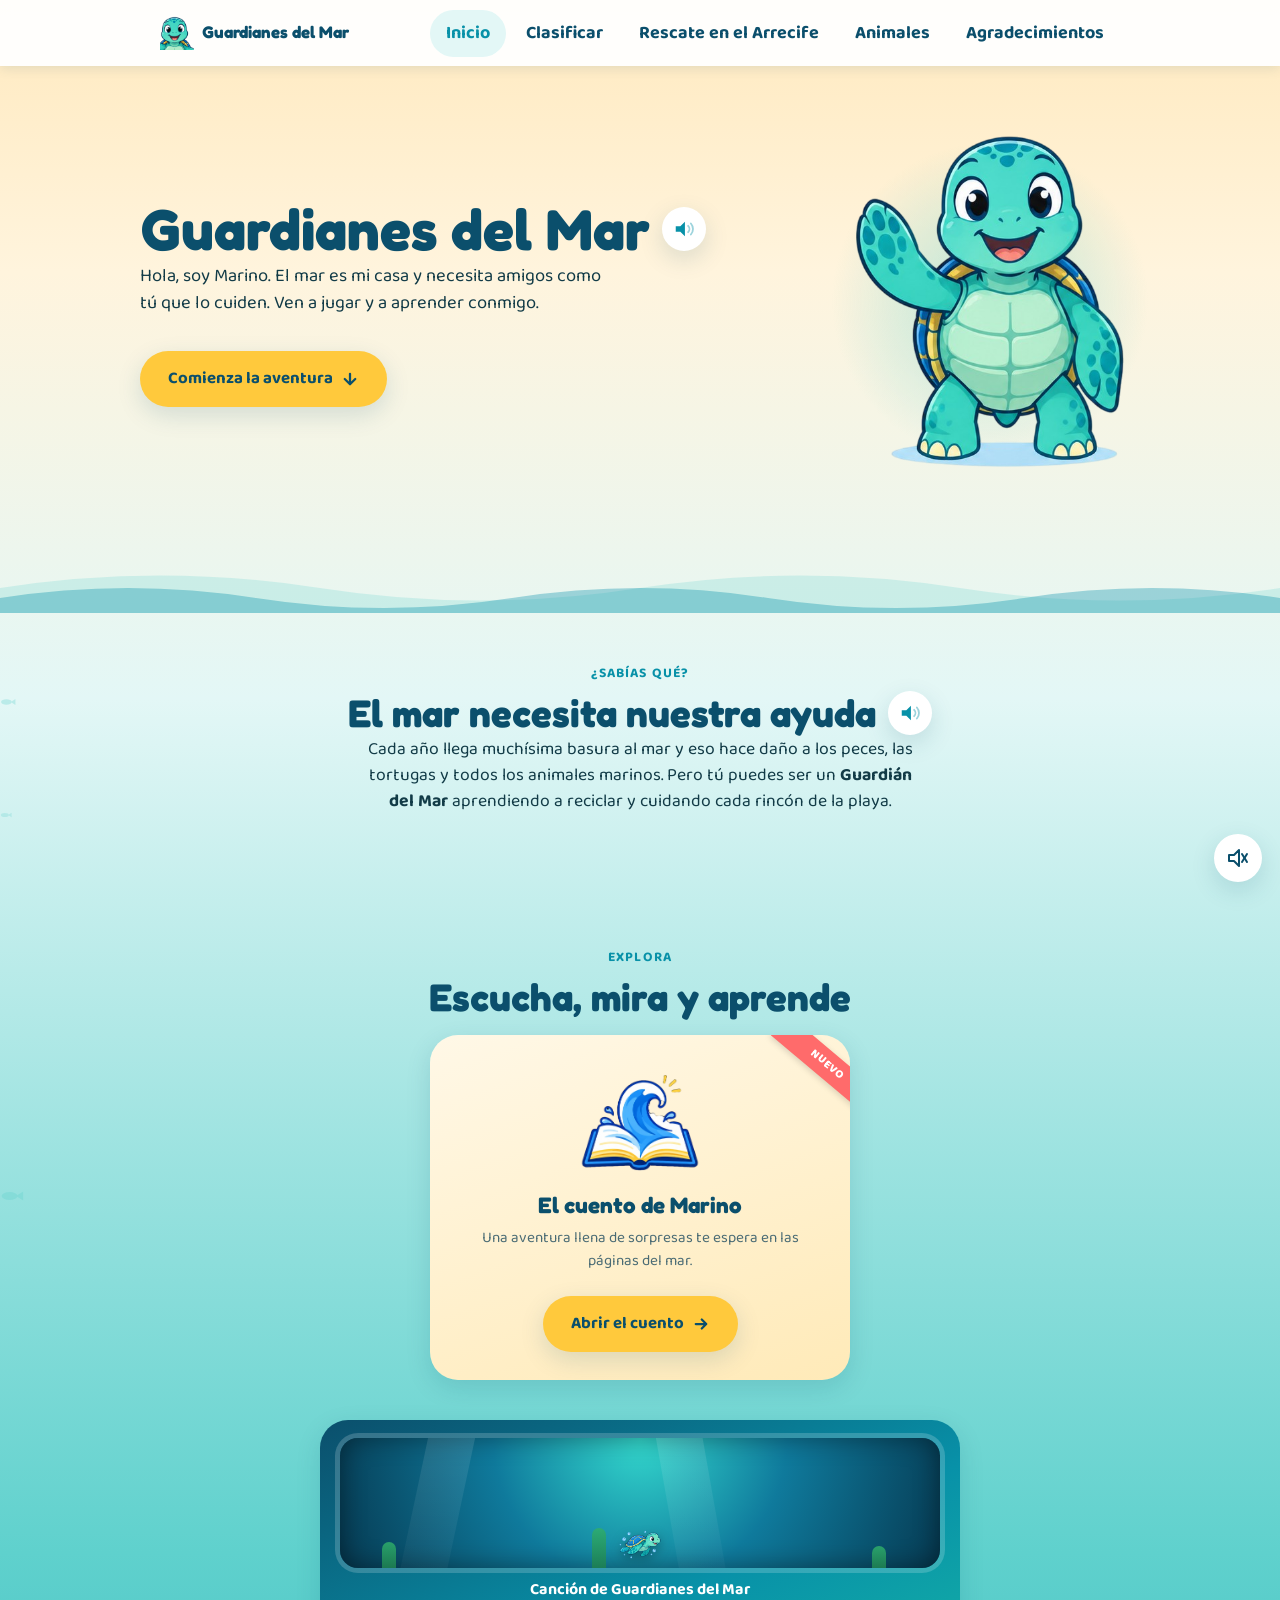
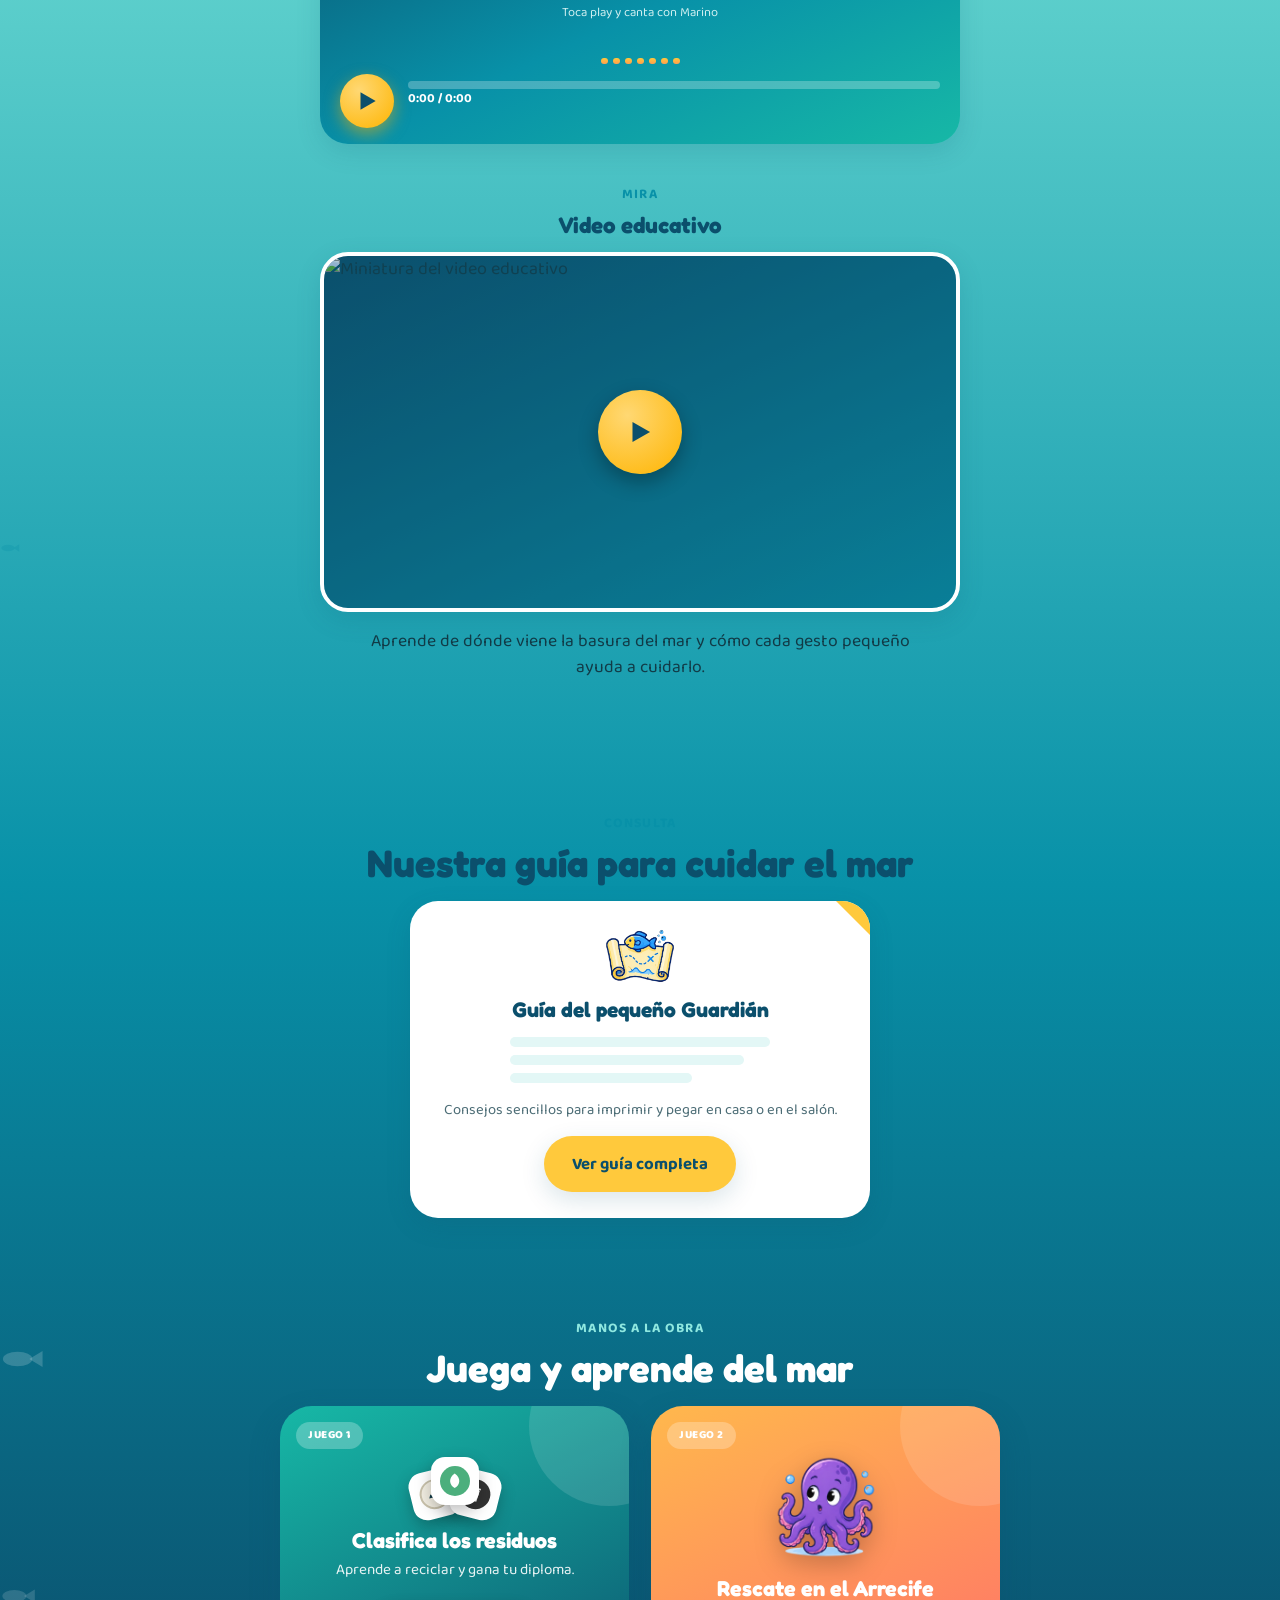
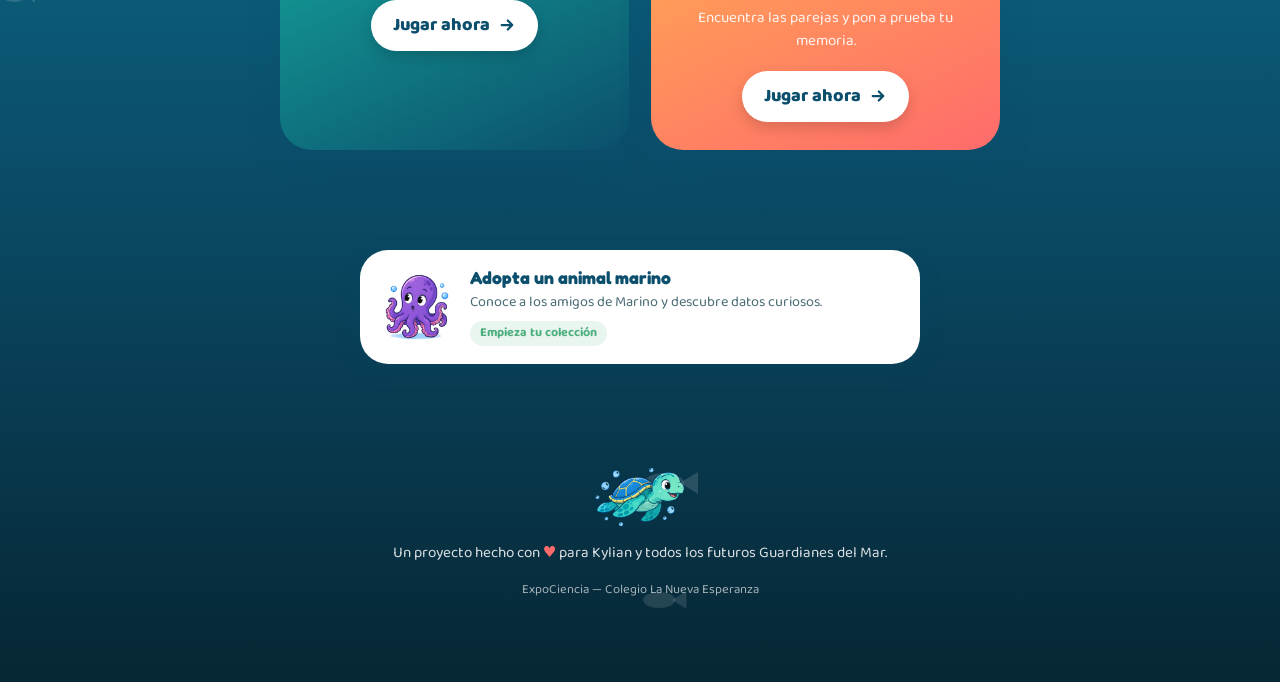
==== index.html @ b90662d3 "Primera versión de Guardianes del Mar Sitio web para el proyecto de ExpoCiencia de Kylian (Colegio L" ====
<!DOCTYPE html>
<html lang="es">
<head>
<meta charset="UTF-8">
<meta name="viewport" content="width=device-width, initial-scale=1, viewport-fit=cover">
<title>Guardianes del Mar</title>
<link rel="preconnect" href="https://fonts.googleapis.com">
<link rel="preconnect" href="https://fonts.gstatic.com" crossorigin>
<link href="https://fonts.googleapis.com/css2?family=Fredoka:wght@500;700&family=Baloo+2:wght@500;700&display=swap" rel="stylesheet">
<link rel="icon" href="imagenes/tortuga_marina.png" type="image/png">
<link rel="stylesheet" href="css/style.css">
</head>
<body>

<div class="burbujas" id="burbujas"></div>

<nav class="topnav">
  <div class="container topnav-inner">
    <a href="index.html" class="marca">
      <img src="imagenes/logo.png" alt="">
      Guardianes del Mar
    </a>
    <button class="menu-toggle" id="menuToggle" aria-label="Abrir menú" aria-expanded="false">
      <span></span><span></span><span></span>
    </button>
    <ul class="topnav-links" id="topnavLinks">
      <li><a href="index.html" class="activa">Inicio</a></li>
      <li><a href="clasificar.html">Clasificar</a></li>
      <li><a href="vuela.html">Rescate en el Arrecife</a></li>
      <li><a href="animales.html">Animales</a></li>
      <li><a href="agradecimientos.html">Agradecimientos</a></li>
    </ul>
  </div>
</nav>

<button class="sound-toggle silenciado" id="soundToggle" aria-label="Activar sonido" aria-pressed="false">
  <svg class="icono" viewBox="0 0 24 24" width="24" height="24" fill="none" stroke="currentColor" stroke-width="2" stroke-linecap="round" stroke-linejoin="round">
    <polygon points="3 9 3 15 8 15 13 20 13 4 8 9 3 9"></polygon>
    <path class="onda1" d="M16 8a5 5 0 0 1 0 8"></path>
    <path class="onda2" d="M19 5a9 9 0 0 1 0 14"></path>
    <line class="linea-muda" x1="16" y1="8" x2="21" y2="16"></line>
    <line class="linea-muda" x1="21" y1="8" x2="16" y2="16"></line>
  </svg>
</button>
<audio id="ambienteAudio" src="audio/ambiente-mar.mp3" loop preload="none"></audio>

<!-- HERO -->
<header class="hero">
  <div class="container hero-grid">
    <div class="hero-texto">
      <div class="titulo-con-audio">
        <h1>Guardianes del Mar</h1>
        <button class="btn-icono-escuchar" id="btnEscucharHero" data-lee="textoHero" type="button" aria-label="Escuchar este texto">
          <svg viewBox="0 0 24 24" width="22" height="22" fill="none" stroke="currentColor" stroke-width="2" stroke-linecap="round" stroke-linejoin="round">
            <polygon points="3 9 3 15 8 15 13 20 13 4 8 9 3 9" fill="currentColor" stroke="none"></polygon>
            <path class="onda-tts onda-tts-1" d="M16.5 8.5a5 5 0 0 1 0 7"></path>
            <path class="onda-tts onda-tts-2" d="M19.5 6a9 9 0 0 1 0 12"></path>
          </svg>
        </button>
      </div>
      <p class="subtitulo" id="textoHero">Hola, soy Marino. El mar es mi casa y necesita amigos como tú que lo cuiden. Ven a jugar y a aprender conmigo.</p>
      <a href="#problema" class="btn btn-primary">
        Comienza la aventura
        <svg viewBox="0 0 24 24" width="18" height="18" fill="none" stroke="currentColor" stroke-width="3" stroke-linecap="round" stroke-linejoin="round"><path d="M12 5v14M5 12l7 7 7-7"></path></svg>
      </a>
    </div>
    <div class="hero-imagen">
      <div class="hero-mancha" aria-hidden="true"></div>
      <img class="mascota" src="imagenes/tortuga_saludo.png" alt="Marino la tortuga saludando">
    </div>
  </div>
</header>
<div class="divisor-ola" aria-hidden="true">
  <svg class="ola-atras" viewBox="0 0 800 50" preserveAspectRatio="none" xmlns="http://www.w3.org/2000/svg">
    <path id="olaPathAtras" d="M0,25 Q50,0 100,25 T200,25 T300,25 T400,25 L400,50 L0,50 Z" fill="#5FD1CD" fill-opacity="0.45"></path>
    <use href="#olaPathAtras" x="400"></use>
  </svg>
  <svg class="ola-frente" viewBox="0 0 800 50" preserveAspectRatio="none" xmlns="http://www.w3.org/2000/svg">
    <path id="olaPathFrente" d="M0,35 Q40,15 80,35 T160,35 T240,35 T320,35 T400,35 L400,50 L0,50 Z" fill="#0891A8" fill-opacity="0.35"></path>
    <use href="#olaPathFrente" x="400"></use>
  </svg>
</div>

<!-- EL PROBLEMA -->
<section id="problema">
  <div class="peces-fondo" aria-hidden="true">
    <svg class="pez-fondo" viewBox="0 0 60 30" style="top:30%;width:16px;height:8px;color:#5FD1CD;opacity:0.3;animation-duration:24s;animation-delay:-3s;" fill="currentColor"><ellipse cx="24" cy="15" rx="20" ry="10"></ellipse><polygon points="40,15 58,4 58,26"></polygon></svg>
    <svg class="pez-fondo" viewBox="0 0 60 30" style="top:70%;width:12px;height:6px;color:#5FD1CD;opacity:0.25;animation-duration:30s;animation-delay:-14s;" fill="currentColor"><ellipse cx="24" cy="15" rx="20" ry="10"></ellipse><polygon points="40,15 58,4 58,26"></polygon></svg>
  </div>
  <div class="container">
    <span class="eyebrow">¿Sabías qué?</span>
    <div class="titulo-con-audio">
      <h2>El mar necesita nuestra ayuda</h2>
      <button class="btn-icono-escuchar" id="btnEscucharProblema" data-lee="textoProblema" type="button" aria-label="Escuchar este texto">
        <svg viewBox="0 0 24 24" width="22" height="22" fill="none" stroke="currentColor" stroke-width="2" stroke-linecap="round" stroke-linejoin="round">
          <polygon points="3 9 3 15 8 15 13 20 13 4 8 9 3 9" fill="currentColor" stroke="none"></polygon>
          <path class="onda-tts onda-tts-1" d="M16.5 8.5a5 5 0 0 1 0 7"></path>
          <path class="onda-tts onda-tts-2" d="M19.5 6a9 9 0 0 1 0 12"></path>
        </svg>
      </button>
    </div>
    <p class="lead" id="textoProblema">
      Cada año llega muchísima basura al mar y eso hace daño a los peces, las tortugas y todos los animales marinos.
      Pero tú puedes ser un <strong>Guardián del Mar</strong> aprendiendo a reciclar y cuidando cada rincón de la playa.
    </p>
  </div>
</section>

<!-- ESCUCHA, MIRA Y APRENDE -->
<section>
  <div class="peces-fondo" aria-hidden="true">
    <svg class="pez-fondo" viewBox="0 0 60 30" style="top:20%;width:24px;height:12px;color:#5FD1CD;opacity:0.3;animation-duration:26s;animation-delay:-8s;" fill="currentColor"><ellipse cx="24" cy="15" rx="20" ry="10"></ellipse><polygon points="40,15 58,4 58,26"></polygon></svg>
    <svg class="pez-fondo" viewBox="0 0 60 30" style="top:85%;width:20px;height:10px;color:#0891A8;opacity:0.28;animation-duration:32s;animation-delay:-20s;" fill="currentColor"><ellipse cx="24" cy="15" rx="20" ry="10"></ellipse><polygon points="40,15 58,4 58,26"></polygon></svg>
  </div>
  <div class="container">
    <span class="eyebrow">Explora</span>
    <h2>Escucha, mira y aprende</h2>

    <a href="proximamente.html?recurso=cuento" class="cuento-card">
      <span class="cuento-cinta">Nuevo</span>
      <img src="imagenes/icono_libro.png" alt="">
      <h3>El cuento de Marino</h3>
      <p>Una aventura llena de sorpresas te espera en las páginas del mar.</p>
      <span class="btn btn-primary">
        Abrir el cuento
        <svg viewBox="0 0 24 24" width="18" height="18" fill="none" stroke="currentColor" stroke-width="3" stroke-linecap="round" stroke-linejoin="round"><path d="M5 12h14M13 6l6 6-6 6"></path></svg>
      </span>
    </a>

    <div class="cancion-viva" id="cancionViva">
      <div class="ventana-mar" id="ventanaMar">
        <span class="rayo-luz r1"></span>
        <span class="rayo-luz r2"></span>
        <img class="pez-silueta" src="imagenes/pez.png" alt="">
        <span class="alga a1"></span>
        <span class="alga a2"></span>
        <span class="alga a3"></span>
        <img class="mascota-nadando" id="mascotaVentana" src="imagenes/tortuga_nadando.png" alt="">
        <div class="particulas-ventana" id="particulasVentana"></div>

        <div class="letra-ventana" id="letraVentana">
          <p class="letra-anterior" id="letraAnterior"></p>
          <p class="letra-actual" id="letraActual"></p>
          <p class="letra-siguiente" id="letraSiguiente"></p>
        </div>
      </div>

      <div class="cancion-info">
        <p class="cancion-titulo">Canción de Guardianes del Mar</p>
        <p class="cancion-subtitulo">Toca play y canta con Marino</p>
      </div>

      <div class="ecualizador" id="ecualizador" aria-hidden="true">
        <span></span><span></span><span></span><span></span><span></span><span></span><span></span>
      </div>

      <div class="cancion-controles">
        <button class="cancion-play" id="playCancion" aria-label="Reproducir canción">
          <svg class="icono-play" viewBox="0 0 24 24" width="26" height="26" fill="currentColor"><polygon points="6 4 20 12 6 20 6 4"></polygon></svg>
          <svg class="icono-pausa" viewBox="0 0 24 24" width="26" height="26" fill="currentColor"><rect x="6" y="4" width="4" height="16"></rect><rect x="14" y="4" width="4" height="16"></rect></svg>
        </button>
        <div class="cancion-progreso-wrap">
          <div class="player-barra" id="cancionBarra">
            <div class="player-progreso" id="cancionProgreso"></div>
          </div>
          <p class="player-tiempo" id="cancionTiempo">0:00 / 0:00</p>
        </div>
      </div>

      <div class="notas-contenedor" id="notasContenedor"></div>
      <audio id="cancionAudio" src="audio/cancion.mp3" preload="none"></audio>
    </div>

    <div class="video-feature">
      <span class="eyebrow" style="margin-top:40px;">Mira</span>
      <h3 style="text-align:center;color:var(--ocean-deep);font-size:1.4rem;">Video educativo</h3>
      <div class="video-marco-nuevo" id="videoMarco" data-video-id="cSQhPy1_XRA">
        <img class="video-miniatura" src="https://img.youtube.com/vi/cSQhPy1_XRA/hqdefault.jpg" alt="Miniatura del video educativo">
        <button class="video-overlay-boton" id="videoOverlayBoton" aria-label="Reproducir video">
          <span class="circulo">
            <svg viewBox="0 0 24 24" width="30" height="30" fill="currentColor"><polygon points="6 4 20 12 6 20 6 4"></polygon></svg>
          </span>
        </button>
      </div>
      <p class="lead" style="margin-top:16px;">Aprende de dónde viene la basura del mar y cómo cada gesto pequeño ayuda a cuidarlo.</p>
    </div>

  </div>
</section>

<!-- GUÍA -->
<section>
  <div class="peces-fondo" aria-hidden="true">
    <svg class="pez-fondo" viewBox="0 0 60 30" style="top:25%;width:30px;height:15px;color:#0891A8;opacity:0.3;animation-duration:28s;animation-delay:-6s;" fill="currentColor"><ellipse cx="24" cy="15" rx="20" ry="10"></ellipse><polygon points="40,15 58,4 58,26"></polygon></svg>
  </div>
  <div class="container">
    <span class="eyebrow">Consulta</span>
    <h2>Nuestra guía para cuidar el mar</h2>
    <div class="guia-preview">
      <img src="imagenes/icono_mapa.png" alt="">
      <h3 style="color:var(--ocean-deep);margin-bottom:4px;">Guía del pequeño Guardián</h3>
      <div class="guia-lineas">
        <span></span><span></span><span></span>
      </div>
      <p style="font-size:0.92rem;color:#4a6b74;">Consejos sencillos para imprimir y pegar en casa o en el salón.</p>
      <a href="proximamente.html?recurso=guia" class="btn btn-primary">Ver guía completa</a>
    </div>
  </div>
</section>

<!-- JUEGA Y APRENDE -->
<section class="seccion-profunda">
  <div class="peces-fondo" aria-hidden="true">
    <svg class="pez-fondo" viewBox="0 0 60 30" style="top:15%;width:44px;height:22px;color:rgba(255,255,255,0.18);animation-duration:24s;animation-delay:-2s;" fill="currentColor"><ellipse cx="24" cy="15" rx="20" ry="10"></ellipse><polygon points="40,15 58,4 58,26"></polygon></svg>
    <svg class="pez-fondo" viewBox="0 0 60 30" style="top:60%;width:36px;height:18px;color:rgba(255,255,255,0.15);animation-duration:34s;animation-delay:-18s;" fill="currentColor"><ellipse cx="24" cy="15" rx="20" ry="10"></ellipse><polygon points="40,15 58,4 58,26"></polygon></svg>
  </div>
  <div class="container">
    <span class="eyebrow">Manos a la obra</span>
    <h2>Juega y aprende del mar</h2>
    <div class="juegos-grid">
      <a href="clasificar.html" class="juego-card juego-clasificar">
        <span class="juego-badge">Juego 1</span>
        <div class="baraja-canecas baraja-mini" aria-hidden="true">
          <span class="carta-baraja carta-1">
            <span class="simbolo-caneca simbolo-blanco tam-mini">
              <svg viewBox="0 0 100 100" fill="currentColor"><path d="M50 6 L65 30 H55 V50 H45 V30 H35 Z" transform="rotate(0 50 50)"></path><path d="M50 6 L65 30 H55 V50 H45 V30 H35 Z" transform="rotate(120 50 50)"></path><path d="M50 6 L65 30 H55 V50 H45 V30 H35 Z" transform="rotate(240 50 50)"></path></svg>
            </span>
          </span>
          <span class="carta-baraja carta-2">
            <span class="simbolo-caneca simbolo-verde tam-mini">
              <svg viewBox="0 0 100 100" fill="currentColor"><path d="M50 92 C18 75 12 32 50 8 C88 32 82 75 50 92 Z"></path></svg>
            </span>
          </span>
          <span class="carta-baraja carta-3">
            <span class="simbolo-caneca simbolo-negro tam-mini">
              <svg viewBox="0 0 100 100" fill="currentColor"><rect x="24" y="14" width="52" height="10" rx="3"></rect><rect x="40" y="5" width="20" height="9" rx="3"></rect><path d="M28 28 H72 L67 92 H33 Z"></path></svg>
            </span>
          </span>
        </div>
        <h3>Clasifica los residuos</h3>
        <p>Aprende a reciclar y gana tu diploma.</p>
        <span class="btn-jugar">
          Jugar ahora
          <svg viewBox="0 0 24 24" width="18" height="18" fill="none" stroke="currentColor" stroke-width="3" stroke-linecap="round" stroke-linejoin="round"><path d="M5 12h14M13 6l6 6-6 6"></path></svg>
        </span>
      </a>
      <a href="vuela.html" class="juego-card juego-vuela">
        <span class="juego-badge">Juego 2</span>
        <img src="imagenes/pulpo.png" alt="">
        <h3>Rescate en el Arrecife</h3>
        <p>Encuentra las parejas y pon a prueba tu memoria.</p>
        <span class="btn-jugar">
          Jugar ahora
          <svg viewBox="0 0 24 24" width="18" height="18" fill="none" stroke="currentColor" stroke-width="3" stroke-linecap="round" stroke-linejoin="round"><path d="M5 12h14M13 6l6 6-6 6"></path></svg>
        </span>
      </a>
    </div>
  </div>
</section>

<!-- ADOPTA (teaser) -->
<section>
  <div class="container">
    <a href="animales.html" class="adopta-teaser">
      <img src="imagenes/pulpo.png" alt="">
      <div class="texto">
        <h3>Adopta un animal marino</h3>
        <p>Conoce a los amigos de Marino y descubre datos curiosos.</p>
        <span class="adopta-teaser-progreso" id="adoptaTeaserProgreso"></span>
      </div>
    </a>
  </div>
</section>

<footer class="seccion-profunda">
  <div class="peces-fondo" aria-hidden="true">
    <svg class="pez-fondo" viewBox="0 0 60 30" style="top:20%;width:60px;height:30px;color:rgba(255,255,255,0.14);animation-duration:26s;animation-delay:-10s;" fill="currentColor"><ellipse cx="24" cy="15" rx="20" ry="10"></ellipse><polygon points="40,15 58,4 58,26"></polygon></svg>
    <svg class="pez-fondo" viewBox="0 0 60 30" style="top:65%;width:48px;height:24px;color:rgba(255,255,255,0.12);animation-duration:36s;animation-delay:-24s;" fill="currentColor"><ellipse cx="24" cy="15" rx="20" ry="10"></ellipse><polygon points="40,15 58,4 58,26"></polygon></svg>
  </div>
  <img src="imagenes/tortuga_nadando.png" alt="Marino nadando" style="width:100px;margin:0 auto 12px;position:relative;z-index:2;">
  <p style="position:relative;z-index:2;">Un proyecto hecho con <span class="corazon">&#9829;</span> para Kylian y todos los futuros Guardianes del Mar.</p>
  <p class="footer-evento" style="position:relative;z-index:2;">ExpoCiencia &mdash; Colegio La Nueva Esperanza</p>
</footer>

<script src="js/common.js"></script>
<script src="js/home.js"></script>
</body>
</html>
---- css/style.css ----
/* ===== Guardianes del Mar — estilos ===== */

:root {
  --ocean-deep: #0B4F6C;
  --ocean: #0891A8;
  --ocean-light: #5FD1CD;
  --ocean-pale: #E3F7F6;
  --sand: #FFF8E7;
  --sun: #FFC93C;
  --coral: #FF6B6B;
  --leaf: #4CAF7D;
  --ink: #123B47;

  --bin-blanco: #F2EEE2;
  --bin-blanco-border: #C9C2AC;
  --bin-verde: #4CAF7D;
  --bin-negro: #333333;

  --font-heading: 'Fredoka', 'Baloo 2', system-ui, sans-serif;
  --font-body: 'Baloo 2', 'Fredoka', system-ui, sans-serif;

  --radius-lg: 28px;
  --radius-md: 18px;
  --shadow-soft: 0 8px 24px rgba(11, 79, 108, 0.15);
  --tap-min: 56px;
  --nav-height: 66px;
}

* { box-sizing: border-box; }

html {
  scroll-behavior: smooth;
}

body {
  margin: 0;
  font-family: var(--font-body);
  /* Recorrido tipo landing: playa arriba, mar profundo abajo */
  background: linear-gradient(180deg,
    #FFE9BE 0%,
    #FFF4DD 7%,
    var(--ocean-pale) 18%,
    var(--ocean-light) 40%,
    var(--ocean) 64%,
    var(--ocean-deep) 86%,
    #062634 100%
  );
  color: var(--ink);
  font-size: 18px;
  line-height: 1.5;
  overflow-x: hidden;
  padding-top: var(--nav-height);
  position: relative;
}

/* ===== Divisor de olas (bajo el hero) — bucle sin costuras ===== */
.divisor-ola {
  position: relative;
  height: 50px;
  overflow: hidden;
}
.divisor-ola svg {
  position: absolute;
  top: 0;
  left: 0;
  width: 200%;
  height: 100%;
  display: block;
}
.divisor-ola .ola-atras {
  animation: deslizar-ola-svg 16s linear infinite;
  opacity: 0.5;
}
.divisor-ola .ola-frente {
  animation: deslizar-ola-svg 10s linear infinite reverse;
}
@keyframes deslizar-ola-svg {
  from { transform: translateX(0); }
  to { transform: translateX(-50%); }
}

/* ===== Zona de océano profundo (texto claro) ===== */
.seccion-profunda .eyebrow { color: #8fe8e0; }
.seccion-profunda h2 { color: white; }
.seccion-profunda footer,
footer.seccion-profunda { color: rgba(255,255,255,0.85); }

img { max-width: 100%; display: block; }

a {
  text-decoration: none;
  color: inherit;
}

h1, h2, h3 {
  font-family: var(--font-heading);
  margin: 0 0 0.4em;
  line-height: 1.15;
}

h2 {
  font-size: clamp(1.6rem, 5vw, 2.4rem);
  color: var(--ocean-deep);
  text-align: center;
}

p { margin: 0 0 1em; }

button {
  font-family: var(--font-body);
  cursor: pointer;
}

.container {
  max-width: 1000px;
  margin: 0 auto;
  padding: 0 20px;
  position: relative;
  z-index: 1;
}

section {
  padding: 50px 0;
  position: relative;
}

.eyebrow {
  display: block;
  text-align: center;
  font-weight: 700;
  color: var(--ocean);
  letter-spacing: 0.08em;
  text-transform: uppercase;
  font-size: 0.85rem;
  margin-bottom: 8px;
}

.lead {
  text-align: center;
  max-width: 560px;
  margin: 0 auto 2rem;
  font-size: 1.1rem;
}

/* ===== Iconos SVG (reemplazan emojis) ===== */
.icono {
  display: inline-block;
  vertical-align: middle;
  flex-shrink: 0;
}

/* ===== Botones ===== */
.btn {
  display: inline-flex;
  align-items: center;
  justify-content: center;
  gap: 8px;
  min-height: var(--tap-min);
  padding: 14px 28px;
  border-radius: 999px;
  border: none;
  font-weight: 700;
  font-size: 1.05rem;
  box-shadow: var(--shadow-soft);
  transition: transform 0.15s ease, box-shadow 0.15s ease;
}
.btn:active { transform: scale(0.96); }
.btn:disabled {
  opacity: 0.5;
  pointer-events: none;
}

.btn-primary {
  background: var(--sun);
  color: var(--ocean-deep);
}
.btn-secondary {
  background: white;
  color: var(--ocean-deep);
  border: 2px solid var(--ocean-light);
}
.btn-block { width: 100%; }

/* ===== Sonido flotante ===== */
.sound-toggle {
  position: fixed;
  bottom: 18px;
  right: 18px;
  z-index: 110;
  width: 48px;
  height: 48px;
  border-radius: 50%;
  border: none;
  background: white;
  box-shadow: var(--shadow-soft);
  display: flex;
  align-items: center;
  justify-content: center;
  color: var(--ocean-deep);
}
.sound-toggle .linea-muda { display: none; }
.sound-toggle.silenciado .onda1,
.sound-toggle.silenciado .onda2 { display: none; }
.sound-toggle.silenciado .linea-muda { display: block; }

/* ===== Navegación ===== */
.topnav {
  position: fixed;
  top: 0;
  left: 0;
  right: 0;
  height: var(--nav-height);
  background: rgba(255, 255, 255, 0.94);
  backdrop-filter: blur(6px);
  box-shadow: 0 2px 12px rgba(11, 79, 108, 0.12);
  z-index: 100;
}
.topnav-inner {
  height: var(--nav-height);
  display: flex;
  align-items: center;
  justify-content: space-between;
}
.marca {
  display: flex;
  align-items: center;
  gap: 8px;
  font-family: var(--font-heading);
  font-weight: 700;
  color: var(--ocean-deep);
  font-size: 1.05rem;
}
.marca img { width: 34px; height: 34px; }

.menu-toggle {
  display: flex;
  flex-direction: column;
  justify-content: center;
  gap: 5px;
  width: 44px;
  height: 44px;
  border: none;
  background: none;
  padding: 0;
}
.menu-toggle span {
  display: block;
  height: 3px;
  border-radius: 2px;
  background: var(--ocean-deep);
  transition: transform 0.2s ease, opacity 0.2s ease;
}
.menu-toggle.abierto span:nth-child(1) { transform: translateY(8px) rotate(45deg); }
.menu-toggle.abierto span:nth-child(2) { opacity: 0; }
.menu-toggle.abierto span:nth-child(3) { transform: translateY(-8px) rotate(-45deg); }

.topnav-links {
  list-style: none;
  margin: 0;
  padding: 0;
  position: fixed;
  top: var(--nav-height);
  left: 0;
  right: 0;
  background: white;
  flex-direction: column;
  max-height: 0;
  overflow: hidden;
  transition: max-height 0.25s ease;
  box-shadow: 0 8px 12px rgba(11, 79, 108, 0.08);
}
.topnav-links.abierto {
  max-height: 400px;
}
.topnav-links li a {
  display: block;
  padding: 16px 24px;
  font-weight: 700;
  color: var(--ocean-deep);
  border-top: 1px solid var(--ocean-pale);
}
.topnav-links li a.activa {
  color: var(--ocean);
  background: var(--ocean-pale);
}

@media (min-width: 860px) {
  .menu-toggle { display: none; }
  .topnav-links {
    position: static;
    display: flex;
    flex-direction: row;
    max-height: none;
    box-shadow: none;
    background: none;
    gap: 4px;
  }
  .topnav-links li a {
    border-top: none;
    padding: 10px 16px;
    border-radius: 999px;
  }
  .topnav-links li a.activa {
    background: var(--ocean-pale);
  }
}

/* ===== Burbujas flotantes ===== */
.burbujas {
  position: fixed;
  inset: 0;
  overflow: hidden;
  pointer-events: none;
  z-index: 1;
  transition: opacity 0.5s ease;
}
.burbuja {
  position: absolute;
  bottom: -60px;
  border-radius: 50%;
  background: radial-gradient(circle at 30% 30%, rgba(255,255,255,0.9), rgba(95, 209, 205, 0.25));
  border: 1px solid rgba(255,255,255,0.6);
  animation-name: subir-burbuja;
  animation-timing-function: ease-in;
  animation-iteration-count: infinite;
}
@keyframes subir-burbuja {
  0% { transform: translateY(0) translateX(0); opacity: 0; }
  10% { opacity: 0.8; }
  90% { opacity: 0.6; }
  100% { transform: translateY(-110vh) translateX(var(--deriva, 30px)); opacity: 0; }
}

/* ===== Peces de fondo (más grandes según la profundidad) ===== */
.peces-fondo {
  position: absolute;
  inset: 0;
  overflow: hidden;
  pointer-events: none;
  z-index: 0;
}
.pez-fondo {
  position: absolute;
  animation-name: nadar-fondo;
  animation-timing-function: linear;
  animation-iteration-count: infinite;
}
@keyframes nadar-fondo {
  0% { transform: translateX(-20vw) scaleX(1); }
  49% { transform: translateX(120vw) scaleX(1); }
  50% { transform: translateX(120vw) scaleX(-1); }
  99% { transform: translateX(-20vw) scaleX(-1); }
  100% { transform: translateX(-20vw) scaleX(1); }
}

/* ===== Cabecera de página interna ===== */
.page-header {
  text-align: center;
  padding: 34px 0 10px;
}
.page-header img {
  width: 100px;
  margin: 0 auto 10px;
}

/* ===== Hero (home) ===== */
.hero {
  position: relative;
  padding-top: 20px;
  padding-bottom: 46px;
  text-align: center;
  overflow: hidden;
}
.hero .container {
  position: relative;
  z-index: 2;
}
.hero-grid {
  display: flex;
  flex-direction: column;
  align-items: center;
}
.hero-texto { order: 2; }
.hero-imagen {
  order: 1;
  position: relative;
  display: flex;
  align-items: center;
  justify-content: center;
}
.hero-mancha {
  position: absolute;
  width: min(320px, 80vw);
  height: min(320px, 80vw);
  border-radius: 50%;
  background: radial-gradient(circle, rgba(95, 209, 205, 0.45) 0%, rgba(95, 209, 205, 0) 70%);
}
.hero .mascota {
  position: relative;
  width: min(260px, 60vw);
  margin: 0 auto 12px;
  animation: float 3.5s ease-in-out infinite;
}
.hero h1 {
  font-size: clamp(2.2rem, 8vw, 3.6rem);
  color: var(--ocean-deep);
}
.hero .subtitulo {
  font-size: 1.15rem;
  max-width: 480px;
  margin: 0 auto 1.8rem;
}
.hero .btn-primary { margin-top: 4px; }

@media (min-width: 900px) {
  .hero-grid {
    flex-direction: row;
    justify-content: space-between;
    gap: 40px;
    text-align: left;
    padding: 30px 0;
  }
  .hero-texto { order: 1; flex: 1; }
  .hero-imagen { order: 2; flex-shrink: 0; }
  .hero .titulo-con-audio { justify-content: flex-start; }
  .hero .subtitulo { margin: 0 0 1.8rem; }
  .hero .mascota { width: 300px; margin: 0; }
}


@keyframes float {
  0%, 100% { transform: translateY(0); }
  50% { transform: translateY(-12px); }
}

/* ===== Tarjetas de navegación (home) ===== */
.hub-grid {
  display: grid;
  grid-template-columns: 1fr;
  gap: 18px;
}
@media (min-width: 700px) {
  .hub-grid { grid-template-columns: repeat(2, 1fr); }
}
@media (min-width: 1024px) {
  .hub-grid { grid-template-columns: repeat(3, 1fr); }
}
.hub-card {
  background: white;
  border-radius: var(--radius-lg);
  padding: 26px 22px;
  text-align: center;
  box-shadow: var(--shadow-soft);
  display: block;
  transition: transform 0.15s ease;
}
.hub-card:active { transform: scale(0.97); }
.hub-card img {
  width: 96px;
  margin: 0 auto 12px;
}
.hub-card h3 {
  color: var(--ocean-deep);
  font-size: 1.25rem;
}
.hub-card p {
  font-size: 0.92rem;
  color: #4a6b74;
  margin-bottom: 0;
}

/* ===== Tarjetas de juegos (llamativas) ===== */
.juegos-grid {
  display: grid;
  grid-template-columns: 1fr;
  gap: 22px;
  max-width: 720px;
  margin: 0 auto;
}
@media (min-width: 700px) {
  .juegos-grid { grid-template-columns: repeat(2, 1fr); }
}
.juego-card {
  position: relative;
  display: block;
  border-radius: 32px;
  padding: 40px 24px 28px;
  text-align: center;
  color: white;
  overflow: hidden;
  box-shadow: 0 14px 30px rgba(11, 79, 108, 0.28);
  transition: transform 0.18s ease;
}
.juego-card:active { transform: scale(0.96); }
.juego-clasificar { background: linear-gradient(155deg, #17b8a6 0%, #0B4F6C 100%); }
.juego-vuela { background: linear-gradient(155deg, #FFB84D 0%, #FF6B6B 100%); }
.juego-card::after {
  content: '';
  position: absolute;
  width: 160px;
  height: 160px;
  border-radius: 50%;
  background: rgba(255,255,255,0.12);
  top: -60px;
  right: -60px;
}
.juego-badge {
  position: absolute;
  top: 16px;
  left: 16px;
  background: rgba(255,255,255,0.25);
  color: white;
  font-size: 0.7rem;
  font-weight: 800;
  text-transform: uppercase;
  letter-spacing: 0.05em;
  padding: 5px 12px;
  border-radius: 999px;
}
.juego-card img {
  width: 108px;
  margin: 6px auto 14px;
  filter: drop-shadow(0 8px 12px rgba(0,0,0,0.25));
  position: relative;
}
.juego-card h3 { color: white; font-size: 1.35rem; margin-bottom: 6px; }
.juego-card p { color: rgba(255,255,255,0.9); font-size: 0.95rem; margin-bottom: 0; }
.btn-jugar {
  display: inline-flex;
  align-items: center;
  gap: 8px;
  background: white;
  color: var(--ocean-deep);
  font-weight: 800;
  padding: 12px 22px;
  border-radius: 999px;
  margin-top: 18px;
  box-shadow: 0 6px 14px rgba(0,0,0,0.15);
  position: relative;
}

/* ===== Tarjetas de recursos ===== */
.recurso-grid {
  display: grid;
  grid-template-columns: 1fr;
  gap: 20px;
}
@media (min-width: 700px) {
  .recurso-grid { grid-template-columns: repeat(2, 1fr); }
}

.recurso-card {
  background: white;
  border-radius: var(--radius-lg);
  padding: 28px 22px;
  text-align: center;
  box-shadow: var(--shadow-soft);
}
.recurso-card img {
  width: 84px;
  margin: 0 auto 14px;
}
.recurso-card h3 {
  color: var(--ocean-deep);
  font-size: 1.3rem;
}
.recurso-card p {
  font-size: 0.95rem;
  color: #4a6b74;
}

/* ===== Cuento animado (invitación a leer) ===== */
.cuento-card {
  position: relative;
  display: block;
  max-width: 420px;
  margin: 0 auto 40px;
  background: linear-gradient(160deg, #FFF8E7 0%, #FFEAB8 100%);
  border-radius: 28px;
  padding: 34px 26px 28px;
  text-align: center;
  box-shadow: var(--shadow-soft);
  overflow: hidden;
}
.cuento-card:active { transform: scale(0.98); }
.cuento-cinta {
  position: absolute;
  top: 16px;
  right: -38px;
  background: var(--coral);
  color: white;
  font-weight: 800;
  font-size: 0.72rem;
  text-transform: uppercase;
  letter-spacing: 0.04em;
  padding: 5px 42px;
  transform: rotate(40deg);
  box-shadow: 0 2px 6px rgba(0,0,0,0.15);
}
.cuento-card img {
  width: 130px;
  margin: 0 auto 16px;
  animation: flotar-libro 3s ease-in-out infinite;
}
@keyframes flotar-libro {
  0%, 100% { transform: translateY(0) rotate(-2deg); }
  50% { transform: translateY(-7px) rotate(2deg); }
}
.cuento-card h3 { color: var(--ocean-deep); font-size: 1.4rem; }
.cuento-card p { font-size: 0.95rem; color: #4a6b74; }
.cuento-card .btn { margin-top: 8px; pointer-events: none; }

/* ===== Reproductor de canción ===== */
.player-marco {
  max-width: 420px;
  margin: 0 auto;
  background: white;
  border-radius: var(--radius-lg);
  padding: 22px;
  text-align: center;
  box-shadow: var(--shadow-soft);
  border: 4px dashed var(--ocean-light);
  position: relative;
}
.player-marco img {
  width: 90px;
  margin: 0 auto 10px;
}
.player-barra {
  flex: 1;
  height: 10px;
  border-radius: 999px;
  background: var(--ocean-pale);
  overflow: hidden;
  cursor: pointer;
}
.player-progreso {
  height: 100%;
  width: 0%;
  background: var(--ocean-light);
  border-radius: 999px;
  transition: width 0.1s linear;
}
.player-tiempo {
  font-size: 0.8rem;
  color: var(--ocean-deep);
  font-weight: 700;
  min-width: 74px;
}

/* ===== Marco ilustrado del reproductor de canción =====
   Coordenadas medidas sobre imagenes/audio_marco.png (1774x887),
   expresadas como % del ancho del contenedor para que el botón
   circular y la barra queden encajados sin importar el tamaño. */
.audio-marco {
  position: relative;
  width: 100%;
  max-width: 640px;
  margin: 0 auto;
  aspect-ratio: 1774 / 887;
  background-image: url('../imagenes/audio_marco.png');
  background-size: 100% 100%;
  background-repeat: no-repeat;
}
.audio-marco .player-play {
  position: absolute;
  left: 13.8%;
  top: 38.3%;
  width: 15.6%;
  aspect-ratio: 1 / 1;
  border: none;
  background: transparent;
  border-radius: 50%;
  padding: 0;
  cursor: pointer;
}
.audio-marco .pausa-icono {
  position: absolute;
  inset: 0;
  border-radius: 50%;
  background: radial-gradient(circle at 35% 30%, #ffd873, #feb400);
  display: none;
  align-items: center;
  justify-content: center;
  gap: 14%;
}
.audio-marco .player-play.reproduciendo .pausa-icono { display: flex; }
.audio-marco .pausa-icono span {
  width: 15%;
  height: 42%;
  background: white;
  border-radius: 3px;
}
.audio-marco .track {
  position: absolute;
  left: 34.5%;
  top: 46.2%;
  width: 47.3%;
  height: 17.5%;
  display: flex;
  flex-direction: column;
  justify-content: center;
  gap: 6px;
}
.audio-marco .track .player-barra { height: 8px; background: rgba(8, 145, 168, 0.18); }
.audio-marco .track .player-tiempo {
  text-align: center;
  min-width: 0;
  font-size: 0.72rem;
}

/* ===== Botón "escuchar" (texto a voz) — solo ícono ===== */
.titulo-con-audio {
  display: flex;
  align-items: center;
  justify-content: center;
  gap: 12px;
  flex-wrap: wrap;
}
.titulo-con-audio h1,
.titulo-con-audio h2 { margin-bottom: 0; }

.btn-icono-escuchar {
  width: 44px;
  height: 44px;
  flex-shrink: 0;
  border-radius: 50%;
  border: none;
  background: white;
  color: var(--ocean);
  box-shadow: var(--shadow-soft);
  display: flex;
  align-items: center;
  justify-content: center;
}
.btn-icono-escuchar:active { transform: scale(0.92); }
.btn-icono-escuchar.leyendo {
  background: var(--sun);
  color: var(--ocean-deep);
}
.onda-tts { opacity: 0.4; transform-origin: 12px 12px; }
.btn-icono-escuchar.leyendo .onda-tts-1 { animation: pulso-onda 0.7s ease-in-out infinite; }
.btn-icono-escuchar.leyendo .onda-tts-2 { animation: pulso-onda 0.7s ease-in-out infinite 0.15s; }
@keyframes pulso-onda {
  0%, 100% { opacity: 0.35; transform: scale(0.85); }
  50% { opacity: 1; transform: scale(1.1); }
}

/* ===== Reproductor de canción dinámico ===== */
.cancion-viva {
  position: relative;
  max-width: 640px;
  margin: 0 auto;
  border-radius: 28px;
  padding: 18px 20px 16px;
  background: linear-gradient(155deg, #0B4F6C 0%, #0891A8 55%, #17b8a6 100%);
  color: white;
  overflow: hidden;
  box-shadow: var(--shadow-soft);
}
/* ---- Ventana al mar (visualizador) ---- */
.ventana-mar {
  position: relative;
  height: 130px;
  border-radius: 18px;
  overflow: hidden;
  margin-bottom: 10px;
  background: radial-gradient(circle at 50% 0%, #34d9ce 0%, #0f7a9c 45%, #063a52 100%);
  box-shadow: inset 0 0 26px rgba(0,0,0,0.4), 0 0 0 5px rgba(255,255,255,0.18);
  transition: transform 0.1s ease;
}
.rayo-luz {
  position: absolute;
  top: -20%;
  width: 46px;
  height: 160%;
  background: linear-gradient(180deg, rgba(255,255,255,0.4), rgba(255,255,255,0));
  opacity: 0.3;
  transition: opacity 0.15s ease;
}
.rayo-luz.r1 { left: 12%; transform: rotate(12deg); }
.rayo-luz.r2 { left: 55%; transform: rotate(-10deg); }

.pez-silueta {
  position: absolute;
  width: 32px;
  top: 26%;
  left: -15%;
  opacity: 0.9;
  animation: nadar-pez 11s linear infinite;
}
@keyframes nadar-pez {
  0% { left: -15%; transform: scaleX(1) translateY(0); }
  48% { transform: scaleX(1) translateY(-8px); }
  50% { left: 115%; transform: scaleX(1) translateY(0); }
  50.01% { transform: scaleX(-1) translateY(0); }
  98% { transform: scaleX(-1) translateY(8px); }
  100% { left: -15%; transform: scaleX(-1) translateY(0); }
}

.mascota-nadando {
  position: absolute;
  width: 46px;
  bottom: 8px;
  left: 50%;
  transform: translateX(-50%);
  filter: drop-shadow(0 4px 6px rgba(0,0,0,0.3));
}
.cancion-viva.reproduciendo .mascota-nadando {
  animation: mascota-nadar 2.2s ease-in-out infinite;
}
@keyframes mascota-nadar {
  0%, 100% { transform: translateX(-50%) translateY(0) rotate(-4deg); }
  50% { transform: translateX(-50%) translateY(-12px) rotate(4deg); }
}

.alga { position: absolute; bottom: -6px; width: 14px; border-radius: 40px 40px 4px 4px; background: linear-gradient(180deg, #2fae6b, #1c7a4a); opacity: 0.85; transform-origin: bottom center; }
.alga.a1 { left: 7%; height: 32px; }
.alga.a2 { left: 42%; height: 46px; }
.alga.a3 { right: 9%; height: 28px; }
.cancion-viva.reproduciendo .alga { animation: mecer-alga 1.6s ease-in-out infinite; }
.alga.a1 { animation-delay: 0s; }
.alga.a2 { animation-delay: 0.2s; }
.alga.a3 { animation-delay: 0.4s; }
@keyframes mecer-alga {
  0%, 100% { transform: rotate(-8deg); }
  50% { transform: rotate(8deg); }
}

.particulas-ventana { position: absolute; inset: 0; overflow: hidden; pointer-events: none; }
.particula-ventana {
  position: absolute;
  bottom: -8px;
  width: 6px;
  height: 6px;
  border-radius: 50%;
  background: rgba(255,255,255,0.65);
  animation: subir-particula-ventana 3.6s linear forwards;
}
@keyframes subir-particula-ventana {
  0% { transform: translateY(0); opacity: 0; }
  10% { opacity: 0.8; }
  100% { transform: translateY(-180px); opacity: 0; }
}

/* ---- Letra sincronizada (estilo Spotify) ---- */
.letra-ventana {
  position: absolute;
  inset: 0;
  display: flex;
  flex-direction: column;
  align-items: center;
  justify-content: center;
  gap: 4px;
  padding: 8px 16px;
  text-align: center;
  background: rgba(3, 30, 42, 0.4);
  opacity: 0;
  transition: opacity 0.35s ease;
  pointer-events: none;
}
.cancion-viva.reproduciendo .letra-ventana { opacity: 1; }
.letra-actual {
  font-family: var(--font-heading);
  font-weight: 700;
  font-size: 1.05rem;
  line-height: 1.25;
  color: white;
  text-shadow: 0 2px 8px rgba(0,0,0,0.55);
  margin: 0;
}
.letra-actual.nueva { animation: aparecer-letra 0.35s ease; }
@keyframes aparecer-letra {
  from { opacity: 0; transform: translateY(8px); }
  to { opacity: 1; transform: translateY(0); }
}
.letra-anterior, .letra-siguiente {
  font-size: 0.72rem;
  color: rgba(255,255,255,0.55);
  margin: 0;
  min-height: 1em;
}

.cancion-info { text-align: center; margin-bottom: 0; }
.cancion-titulo { font-weight: 700; margin: 0; font-size: 1rem; }
.cancion-subtitulo { margin: 1px 0 0; font-size: 0.8rem; color: #cfeff0; }

.ecualizador {
  display: flex;
  align-items: flex-end;
  justify-content: center;
  gap: 5px;
  height: 32px;
  margin: 10px 0 10px;
}
.ecualizador span {
  width: 7px;
  min-height: 6px;
  height: 18%;
  border-radius: 4px;
  background: linear-gradient(180deg, var(--sun), #ff9f4d);
  transition: height 0.25s ease;
}
.cancion-viva.reproduciendo .ecualizador span {
  animation-name: rebotar-barra;
  animation-timing-function: ease-in-out;
  animation-iteration-count: infinite;
}
.ecualizador span:nth-child(1) { animation-duration: 0.7s; }
.ecualizador span:nth-child(2) { animation-duration: 0.9s; animation-delay: 0.1s; }
.ecualizador span:nth-child(3) { animation-duration: 0.6s; animation-delay: 0.05s; }
.ecualizador span:nth-child(4) { animation-duration: 1s; animation-delay: 0.2s; }
.ecualizador span:nth-child(5) { animation-duration: 0.65s; animation-delay: 0.15s; }
.ecualizador span:nth-child(6) { animation-duration: 0.85s; animation-delay: 0.05s; }
.ecualizador span:nth-child(7) { animation-duration: 0.75s; animation-delay: 0.25s; }
@keyframes rebotar-barra {
  0%, 100% { height: 18%; }
  50% { height: 100%; }
}

.cancion-controles {
  display: flex;
  align-items: center;
  gap: 14px;
}
.cancion-play {
  width: 54px;
  height: 54px;
  flex-shrink: 0;
  border-radius: 50%;
  border: none;
  background: radial-gradient(circle at 35% 30%, #ffd873, #feb400);
  color: var(--ocean-deep);
  display: flex;
  align-items: center;
  justify-content: center;
  box-shadow: 0 6px 16px rgba(254, 180, 0, 0.5);
}
.cancion-play:active { transform: scale(0.94); }
.cancion-play .icono-pausa { display: none; }
.cancion-play.reproduciendo .icono-play { display: none; }
.cancion-play.reproduciendo .icono-pausa { display: block; }

.cancion-progreso-wrap { flex: 1; min-width: 0; }
.cancion-viva .player-barra { height: 8px; background: rgba(255,255,255,0.25); }
.cancion-viva .player-progreso { background: var(--sun); }
.cancion-viva .player-tiempo { color: white; }

.notas-contenedor {
  position: absolute;
  inset: 0;
  overflow: hidden;
  pointer-events: none;
}
.nota-flotante {
  position: absolute;
  bottom: 20px;
  color: rgba(255, 255, 255, 0.85);
  animation: nota-subir 2.4s ease-out forwards;
}
@keyframes nota-subir {
  0% { transform: translateY(0) rotate(0deg); opacity: 0; }
  15% { opacity: 1; }
  100% { transform: translateY(-140px) rotate(18deg); opacity: 0; }
}

/* ===== Video educativo ===== */
.video-feature { max-width: 640px; margin: 40px auto 0; }
.video-marco-nuevo {
  position: relative;
  max-width: 640px;
  margin: 14px auto 0;
  border-radius: var(--radius-lg);
  overflow: hidden;
  aspect-ratio: 16 / 9;
  background: linear-gradient(155deg, var(--ocean-deep), var(--ocean));
  box-shadow: var(--shadow-soft);
  border: 4px solid white;
}
.video-marco-nuevo iframe {
  width: 100%;
  height: 100%;
  border: 0;
  display: block;
  background: #000;
}
.video-miniatura {
  width: 100%;
  height: 100%;
  object-fit: cover;
  display: block;
}
.video-overlay-boton {
  position: absolute;
  inset: 0;
  width: 100%;
  border: none;
  padding: 0;
  background: rgba(11, 79, 108, 0.28);
  display: flex;
  align-items: center;
  justify-content: center;
  transition: opacity 0.2s ease;
}
.video-overlay-boton .circulo {
  width: 84px;
  height: 84px;
  border-radius: 50%;
  background: radial-gradient(circle at 35% 30%, #ffd873, #feb400);
  color: var(--ocean-deep);
  display: flex;
  align-items: center;
  justify-content: center;
  box-shadow: 0 8px 20px rgba(0,0,0,0.3);
}

/* ===== Preview de guía ===== */
.guia-preview {
  max-width: 460px;
  margin: 0 auto;
  background: white;
  border-radius: var(--radius-lg);
  box-shadow: var(--shadow-soft);
  padding: 26px 24px;
  text-align: center;
  position: relative;
  overflow: hidden;
}
.guia-preview::before {
  content: '';
  position: absolute;
  top: 0; right: 0;
  width: 0; height: 0;
  border-style: solid;
  border-width: 0 34px 34px 0;
  border-color: transparent var(--sun) transparent transparent;
}
.guia-preview img { width: 76px; margin: 0 auto 12px; }
.guia-lineas {
  margin: 16px auto;
  max-width: 260px;
  text-align: left;
}
.guia-lineas span {
  display: block;
  height: 10px;
  border-radius: 6px;
  background: var(--ocean-pale);
  margin-bottom: 8px;
}
.guia-lineas span:nth-child(1) { width: 100%; }
.guia-lineas span:nth-child(2) { width: 90%; }
.guia-lineas span:nth-child(3) { width: 70%; }

/* ===== Adopta (teaser en home) ===== */
.adopta-teaser {
  display: flex;
  align-items: center;
  gap: 18px;
  max-width: 560px;
  margin: 0 auto;
  background: white;
  border-radius: var(--radius-lg);
  box-shadow: var(--shadow-soft);
  padding: 18px 22px;
}
.adopta-teaser img { width: 70px; flex-shrink: 0; }
.adopta-teaser .texto { flex: 1; }
.adopta-teaser h3 { margin: 0 0 4px; color: var(--ocean-deep); font-size: 1.1rem; }
.adopta-teaser p { margin: 0; font-size: 0.9rem; color: #4a6b74; }
.adopta-teaser-progreso {
  display: inline-block;
  margin-top: 8px;
  font-size: 0.78rem;
  font-weight: 700;
  color: var(--leaf);
  background: rgba(76, 175, 125, 0.12);
  padding: 3px 10px;
  border-radius: 999px;
}

/* ===== Páginas placeholder (próximamente) ===== */
.proximamente {
  text-align: center;
  padding: 60px 0 90px;
}
.proximamente img {
  width: 140px;
  margin: 0 auto 20px;
}
.proximamente .caja {
  max-width: 420px;
  margin: 0 auto 26px;
  background: white;
  border-radius: var(--radius-lg);
  padding: 30px 24px;
  box-shadow: var(--shadow-soft);
}

/* ===== Juego de clasificación ===== */
.juego {
  background: var(--ocean-deep);
  color: white;
  border-radius: var(--radius-lg);
  padding: 30px 16px 40px;
}
.juego h2 { color: white; }
.juego .lead { color: #cfeff0; }

/* ===== Guía animada previa al juego ===== */
.guia-intro {
  max-width: 640px;
  margin: 0 auto 30px;
  background: rgba(255,255,255,0.07);
  border-radius: var(--radius-lg);
  padding: 24px 18px;
  text-align: center;
}
.baraja-canecas {
  position: relative;
  height: 108px;
  display: flex;
  align-items: center;
  justify-content: center;
  margin-bottom: 6px;
}
.carta-baraja {
  position: absolute;
  width: 66px;
  height: 66px;
  display: flex;
  align-items: center;
  justify-content: center;
  background: white;
  border-radius: 14px;
  padding: 8px;
  box-shadow: 0 6px 16px rgba(0,0,0,0.25);
  transition: transform 0.25s ease;
}
.carta-1 { transform: rotate(-14deg) translate(-34px, 6px); z-index: 1; }
.carta-2 { transform: rotate(0deg) translateY(-6px); z-index: 3; }
.carta-3 { transform: rotate(14deg) translate(34px, 6px); z-index: 2; }
.baraja-canecas:hover .carta-1 { transform: rotate(-20deg) translate(-44px, 0); }
.baraja-canecas:hover .carta-3 { transform: rotate(20deg) translate(44px, 0); }

/* ===== Símbolos de canecas (dibujados en SVG) ===== */
.simbolo-caneca {
  display: flex;
  align-items: center;
  justify-content: center;
  border-radius: 50%;
  flex-shrink: 0;
}
.simbolo-caneca svg { width: 58%; height: 58%; display: block; }
.simbolo-caneca.simbolo-blanco { background: var(--bin-blanco); color: var(--ink); border: 2px solid var(--bin-blanco-border); }
.simbolo-caneca.simbolo-verde { background: var(--bin-verde); color: white; }
.simbolo-caneca.simbolo-negro { background: var(--bin-negro); color: white; }

.simbolo-caneca.tam-baraja { width: 46px; height: 46px; }
.simbolo-caneca.tam-guia { width: 52px; height: 52px; }
.simbolo-caneca.tam-mini { width: 30px; height: 30px; }

.baraja-mini { height: 78px; margin-bottom: 4px; }
.baraja-mini .carta-baraja { width: 48px; height: 48px; padding: 5px; }
.baraja-mini .carta-1 { transform: rotate(-14deg) translate(-22px, 4px); }
.baraja-mini .carta-2 { transform: translateY(-4px); }
.baraja-mini .carta-3 { transform: rotate(14deg) translate(22px, 4px); }
.juego-card:hover .baraja-mini .carta-1,
.juego-card:active .baraja-mini .carta-1 { transform: rotate(-20deg) translate(-28px, 0); }
.juego-card:hover .baraja-mini .carta-3,
.juego-card:active .baraja-mini .carta-3 { transform: rotate(20deg) translate(28px, 0); }

/* Símbolo directo sobre el cuerpo de la caneca dentro del juego (sin insignia propia) */
.caneca-icono { width: 46px; height: 46px; display: flex; align-items: center; justify-content: center; }
.caneca-icono svg { width: 100%; height: 100%; }

.guia-titulo {
  font-family: var(--font-heading);
  font-weight: 700;
  font-size: 1.15rem;
  margin: 0 0 18px;
  color: white;
}
.guia-tarjetas {
  display: grid;
  grid-template-columns: 1fr;
  gap: 12px;
  margin-bottom: 20px;
}
@media (min-width: 600px) {
  .guia-tarjetas { grid-template-columns: repeat(3, 1fr); }
}
.guia-tarjeta {
  background: white;
  border-radius: var(--radius-md);
  padding: 16px 12px;
  opacity: 0;
  animation: aparecer-guia 0.5s ease forwards;
}
@keyframes aparecer-guia {
  from { opacity: 0; transform: translateY(14px); }
  to { opacity: 1; transform: translateY(0); }
}
.guia-tarjeta img { width: 52px; height: 52px; object-fit: contain; margin: 0 auto 8px; }
.guia-tarjeta h4 { margin: 0 0 4px; color: var(--ocean-deep); font-family: var(--font-heading); }
.guia-tarjeta p { margin: 0; font-size: 0.85rem; color: #4a6b74; }

.juego-contenido.oculto { display: none; }

.marcador {
  text-align: center;
  font-family: var(--font-heading);
  font-size: 1.1rem;
  margin-bottom: 20px;
}

.canecas {
  display: grid;
  grid-template-columns: repeat(3, 1fr);
  gap: 12px;
  max-width: 560px;
  margin: 0 auto 30px;
}
.caneca {
  position: relative;
  border: none;
  background: transparent;
  padding: 22px 6px 14px;
  min-height: 128px;
  display: flex;
  flex-direction: column;
  align-items: center;
  justify-content: flex-end;
  gap: 6px;
  font-weight: 700;
  font-size: 0.85rem;
  transition: transform 0.15s ease;
}
.caneca-tapa {
  position: absolute;
  top: 0;
  left: 8%;
  right: 8%;
  height: 14px;
  background: var(--color-caneca-oscuro);
  border-radius: 5px 5px 0 0;
  z-index: 1;
}
.caneca-tapa::after {
  content: '';
  position: absolute;
  top: -6px;
  left: 32%;
  right: 32%;
  height: 7px;
  background: var(--color-caneca-oscuro);
  border-radius: 4px;
}
.caneca::before {
  content: '';
  position: absolute;
  inset: 14px 0 0 0;
  background: var(--color-caneca);
  clip-path: polygon(9% 0%, 91% 0%, 82% 100%, 18% 100%);
  border-radius: 0 0 8px 8px;
  box-shadow: 0 6px 0 rgba(0,0,0,0.15);
  z-index: 0;
}
.caneca img, .caneca-icono, .caneca-texto { position: relative; z-index: 2; }
.caneca img { width: 52px; height: 52px; object-fit: contain; margin-bottom: 2px; }

.caneca[data-categoria="blanco"] { --color-caneca: var(--bin-blanco); --color-caneca-oscuro: var(--bin-blanco-border); color: var(--ink); transform: rotate(-4deg); }
.caneca[data-categoria="verde"] { --color-caneca: var(--bin-verde); --color-caneca-oscuro: #2e7d54; color: white; }
.caneca[data-categoria="negro"] { --color-caneca: var(--bin-negro); --color-caneca-oscuro: #1a1a1a; color: white; transform: rotate(4deg); }

.caneca.activa {
  transform: rotate(0deg) translateY(-4px) scale(1.04);
}
.caneca.activa::before {
  box-shadow: 0 10px 0 rgba(0,0,0,0.2), 0 0 0 4px var(--sun);
}
.caneca.sacudir {
  animation: sacudir 0.4s;
}
@keyframes sacudir {
  0%, 100% { transform: translateX(0); }
  25% { transform: translateX(-6px); }
  75% { transform: translateX(6px); }
}

.pool-objetos {
  display: grid;
  grid-template-columns: repeat(3, 1fr);
  gap: 14px;
  max-width: 560px;
  margin: 0 auto;
}
@media (min-width: 700px) {
  .pool-objetos { grid-template-columns: repeat(4, 1fr); }
}

.objeto {
  background: white;
  border: none;
  border-radius: var(--radius-md);
  padding: 10px;
  min-height: 84px;
  display: flex;
  align-items: center;
  justify-content: center;
  box-shadow: var(--shadow-soft);
  transition: transform 0.15s ease, box-shadow 0.15s ease, opacity 0.3s ease;
}
.objeto img { width: 56px; height: 56px; object-fit: contain; }
.objeto.seleccionado {
  transform: scale(1.12) translateY(-6px);
  box-shadow: 0 0 0 4px var(--sun), var(--shadow-soft);
}
.objeto.resuelto {
  opacity: 0;
  transform: scale(0.4);
  pointer-events: none;
}

.mensaje-juego {
  text-align: center;
  min-height: 1.6em;
  font-weight: 700;
  margin-top: 18px;
  font-size: 1.05rem;
  max-width: 480px;
  margin-left: auto;
  margin-right: auto;
}
.mensaje-juego.mensaje-pista {
  color: var(--sun);
  font-size: 0.95rem;
}

.juego-completo {
  text-align: center;
  margin-top: 10px;
  max-width: 420px;
  margin-left: auto;
  margin-right: auto;
  background: rgba(255,255,255,0.08);
  border-radius: var(--radius-lg);
  padding: 26px 20px;
  display: none;
}
.juego-completo.visible { display: block; }

/* ===== Adopta un animal ===== */
.animales-grid {
  display: grid;
  grid-template-columns: repeat(2, 1fr);
  gap: 16px;
  max-width: 560px;
  margin: 0 auto;
}
@media (min-width: 700px) {
  .animales-grid { grid-template-columns: repeat(5, 1fr); max-width: 720px; }
}
.animal-card {
  position: relative;
  background: white;
  border: none;
  border-radius: var(--radius-md);
  padding: 16px 10px;
  text-align: center;
  box-shadow: var(--shadow-soft);
  min-height: var(--tap-min);
  transition: transform 0.15s ease;
}
.animal-card img {
  width: 90px;
  margin: 0 auto 8px;
  transition: transform 0.2s ease;
}
.animal-card:active img { transform: scale(0.92); }
.animal-card .dato {
  display: none;
  font-size: 0.85rem;
  color: var(--ocean-deep);
  margin-top: 6px;
}
.animal-card.abierta .dato { display: block; }

.animal-insignia {
  position: absolute;
  top: -8px;
  right: -8px;
  width: 28px;
  height: 28px;
  border-radius: 50%;
  background: var(--leaf);
  color: white;
  display: none;
  align-items: center;
  justify-content: center;
  box-shadow: var(--shadow-soft);
  animation: pop-match 0.4s ease;
}
.animal-card.adoptado .animal-insignia { display: flex; }
.animal-card.adoptado { box-shadow: 0 0 0 3px var(--leaf), var(--shadow-soft); }

/* ===== Progreso de adopción ===== */
.adopcion-progreso {
  max-width: 420px;
  margin: 0 auto 26px;
  text-align: center;
}
.adopcion-progreso p {
  font-weight: 700;
  color: var(--ocean-deep);
  margin-bottom: 8px;
}
.adopcion-barra {
  height: 14px;
  border-radius: 999px;
  background: white;
  box-shadow: var(--shadow-soft);
  overflow: hidden;
}
.adopcion-relleno {
  height: 100%;
  width: 0%;
  background: linear-gradient(90deg, var(--leaf), var(--ocean-light));
  border-radius: 999px;
  transition: width 0.4s ease;
}

.adopcion-completa {
  display: none;
  text-align: center;
  max-width: 420px;
  margin: 30px auto 0;
  background: white;
  border-radius: var(--radius-lg);
  padding: 24px 20px;
  box-shadow: var(--shadow-soft);
}
.adopcion-completa.visible { display: block; }
.adopcion-completa img { width: 100px; margin: 0 auto 10px; animation: float 2s ease-in-out infinite; }
.adopcion-completa-titulo {
  font-family: var(--font-heading);
  font-weight: 700;
  font-size: 1.2rem;
  color: var(--ocean-deep);
  margin-bottom: 4px;
}

/* ===== Diploma ===== */
.diploma-wrap {
  text-align: center;
}
.diploma-form {
  max-width: 360px;
  margin: 0 auto 24px;
  display: flex;
  gap: 10px;
}
.diploma-form input {
  flex: 1;
  min-height: var(--tap-min);
  border-radius: 999px;
  border: 2px solid var(--ocean-light);
  padding: 0 18px;
  font-size: 1rem;
  font-family: var(--font-body);
}
canvas#diplomaCanvas {
  max-width: 100%;
  width: 480px;
  border-radius: var(--radius-md);
  box-shadow: var(--shadow-soft);
  margin: 0 auto 20px;
}

/* ===== Juego Vuela y Recicla ===== */
.vuela-wrap {
  text-align: center;
}
.vuela-registro {
  max-width: 360px;
  margin: 0 auto 20px;
  background: white;
  border-radius: var(--radius-lg);
  padding: 24px;
  box-shadow: var(--shadow-soft);
}
.vuela-registro input {
  width: 100%;
  min-height: var(--tap-min);
  border-radius: 999px;
  border: 2px solid var(--ocean-light);
  padding: 0 18px;
  font-size: 1rem;
  font-family: var(--font-body);
  margin-bottom: 12px;
  text-align: center;
}
.vuela-estado {
  max-width: 420px;
  margin: 0 auto 16px;
  font-weight: 700;
  color: var(--ocean-deep);
  text-align: center;
}
.vuela-controles {
  margin-top: 16px;
  display: flex;
  justify-content: center;
  gap: 12px;
  flex-wrap: wrap;
}

/* ===== Juego de memoria: Rescate en el Arrecife ===== */
.memoria-stats {
  display: flex;
  justify-content: space-around;
  max-width: 420px;
  margin: 0 auto 18px;
  background: white;
  border-radius: var(--radius-md);
  padding: 14px 10px;
  box-shadow: var(--shadow-soft);
}
.memoria-stats > div { display: flex; flex-direction: column; align-items: center; }
.memoria-stats-numero {
  font-family: var(--font-heading);
  font-weight: 700;
  font-size: 1.3rem;
  color: var(--ocean-deep);
}
.memoria-stats-label { font-size: 0.72rem; color: #6a8a92; text-transform: uppercase; letter-spacing: 0.04em; }

.memoria-grid {
  display: grid;
  grid-template-columns: repeat(4, 1fr);
  gap: 10px;
  max-width: 420px;
  margin: 0 auto 20px;
}
.memoria-carta {
  border: none;
  background: none;
  padding: 0;
  aspect-ratio: 1;
  perspective: 700px;
  cursor: pointer;
}
.memoria-carta-interior {
  display: block;
  position: relative;
  width: 100%;
  height: 100%;
  transition: transform 0.5s;
  transform-style: preserve-3d;
}
.memoria-carta.volteada .memoria-carta-interior,
.memoria-carta.emparejada .memoria-carta-interior {
  transform: rotateY(180deg);
}
.memoria-cara-atras,
.memoria-cara-frente {
  position: absolute;
  inset: 0;
  backface-visibility: hidden;
  border-radius: var(--radius-md);
  display: flex;
  align-items: center;
  justify-content: center;
  box-shadow: var(--shadow-soft);
}
.memoria-cara-atras {
  background: linear-gradient(155deg, var(--ocean), var(--ocean-deep));
}
.memoria-cara-atras::after {
  content: '';
  position: absolute;
  inset: 0;
  background: url('../imagenes/logo.png') center/55% no-repeat;
  opacity: 0.9;
}
.memoria-cara-frente {
  background: white;
  transform: rotateY(180deg);
  padding: 8px;
}
.memoria-cara-frente img { width: 100%; height: 100%; object-fit: contain; }
.memoria-carta.emparejada .memoria-cara-frente {
  box-shadow: 0 0 0 3px var(--leaf), var(--shadow-soft);
}
.memoria-carta.emparejada { animation: pop-match 0.4s ease; }
@keyframes pop-match {
  0% { transform: scale(1); }
  50% { transform: scale(1.1); }
  100% { transform: scale(1); }
}
.memoria-carta.sacudir .memoria-carta-interior { animation: sacudir 0.4s; }

.memoria-completo {
  display: none;
  text-align: center;
  margin: 6px auto 24px;
  max-width: 420px;
  background: white;
  border-radius: var(--radius-lg);
  padding: 22px 18px;
  box-shadow: var(--shadow-soft);
}
.memoria-completo.visible { display: block; }
.memoria-completo img { width: 100px; margin: 0 auto 10px; animation: float 2s ease-in-out infinite; }
.memoria-completo-titulo {
  font-family: var(--font-heading);
  font-weight: 700;
  font-size: 1.3rem;
  color: var(--ocean-deep);
  margin: 0 0 6px;
}
#memoriaResumen { margin: 0; color: #4a6b74; }

.confeti {
  position: fixed;
  top: -20px;
  border-radius: 2px;
  z-index: 300;
  pointer-events: none;
  animation-name: caer-confeti;
  animation-timing-function: ease-in;
  animation-fill-mode: forwards;
}
@keyframes caer-confeti {
  to { transform: translateY(100vh) rotate(360deg); opacity: 0.3; }
}

.ranking-tabla {
  max-width: 420px;
  margin: 30px auto 0;
  background: white;
  border-radius: var(--radius-lg);
  box-shadow: var(--shadow-soft);
  overflow: hidden;
}
.ranking-tabla h3 {
  background: var(--ocean-deep);
  color: white;
  margin: 0;
  padding: 14px;
  font-size: 1.1rem;
}
.ranking-fila {
  display: flex;
  align-items: center;
  gap: 10px;
  padding: 10px 16px;
  border-bottom: 1px solid var(--ocean-pale);
  font-weight: 700;
}
.ranking-fila:last-child { border-bottom: none; }
.ranking-puesto {
  width: 28px;
  height: 28px;
  border-radius: 50%;
  background: var(--ocean-pale);
  color: var(--ocean-deep);
  display: flex;
  align-items: center;
  justify-content: center;
  font-size: 0.85rem;
  flex-shrink: 0;
}
.ranking-fila:nth-child(2) .ranking-puesto { background: var(--sun); }
.ranking-nombre { flex: 1; text-align: left; }
.ranking-nota {
  font-size: 0.8rem;
  color: #6a8a92;
  text-align: center;
  padding: 10px;
  font-weight: 500;
}

/* ===== Equipo del proyecto ===== */
.equipo-grid {
  display: grid;
  grid-template-columns: repeat(2, 1fr);
  gap: 16px;
  max-width: 640px;
  margin: 0 auto 36px;
}
@media (min-width: 700px) {
  .equipo-grid { grid-template-columns: repeat(3, 1fr); }
}
.equipo-card {
  background: white;
  border-radius: var(--radius-lg);
  padding: 22px 14px;
  text-align: center;
  box-shadow: var(--shadow-soft);
}
.equipo-avatar {
  display: flex;
  align-items: center;
  justify-content: center;
  width: 64px;
  height: 64px;
  margin: 0 auto 12px;
  border-radius: 50%;
  color: white;
  font-family: var(--font-heading);
  font-weight: 700;
  font-size: 1.6rem;
}
.equipo-card h3 { color: var(--ocean-deep); font-size: 1.05rem; margin-bottom: 2px; }
.equipo-card p { margin: 0; font-size: 0.85rem; color: #4a6b74; }

.equipo-color-1 .equipo-avatar { background: var(--ocean-deep); }
.equipo-color-2 .equipo-avatar { background: var(--ocean); }
.equipo-color-3 .equipo-avatar { background: var(--leaf); }
.equipo-color-4 .equipo-avatar { background: var(--coral); }
.equipo-color-5 .equipo-avatar { background: #C77DBE; }
.equipo-color-6 .equipo-avatar { background: #E08E3E; }

.creditos-musica {
  text-align: center;
  font-size: 0.78rem;
  color: #6a8a92;
  max-width: 480px;
  margin: 20px auto 0;
}

/* ===== Agradecimientos ===== */
.agradecimientos-texto {
  max-width: 620px;
  margin: 0 auto;
  background: white;
  border-radius: var(--radius-lg);
  padding: 34px 26px;
  box-shadow: var(--shadow-soft);
}
.agradecimientos-texto p { font-size: 1.05rem; }
.firma {
  text-align: right;
  font-family: var(--font-heading);
  color: var(--ocean);
  margin-top: 20px;
}

/* ===== Footer ===== */
footer {
  text-align: center;
  padding: 50px 20px 70px;
  color: var(--ocean-deep);
  font-size: 0.95rem;
  position: relative;
  z-index: 2;
}
footer .corazon { color: var(--coral); }
footer .footer-evento { font-size: 0.8rem; opacity: 0.75; margin-top: 4px; }
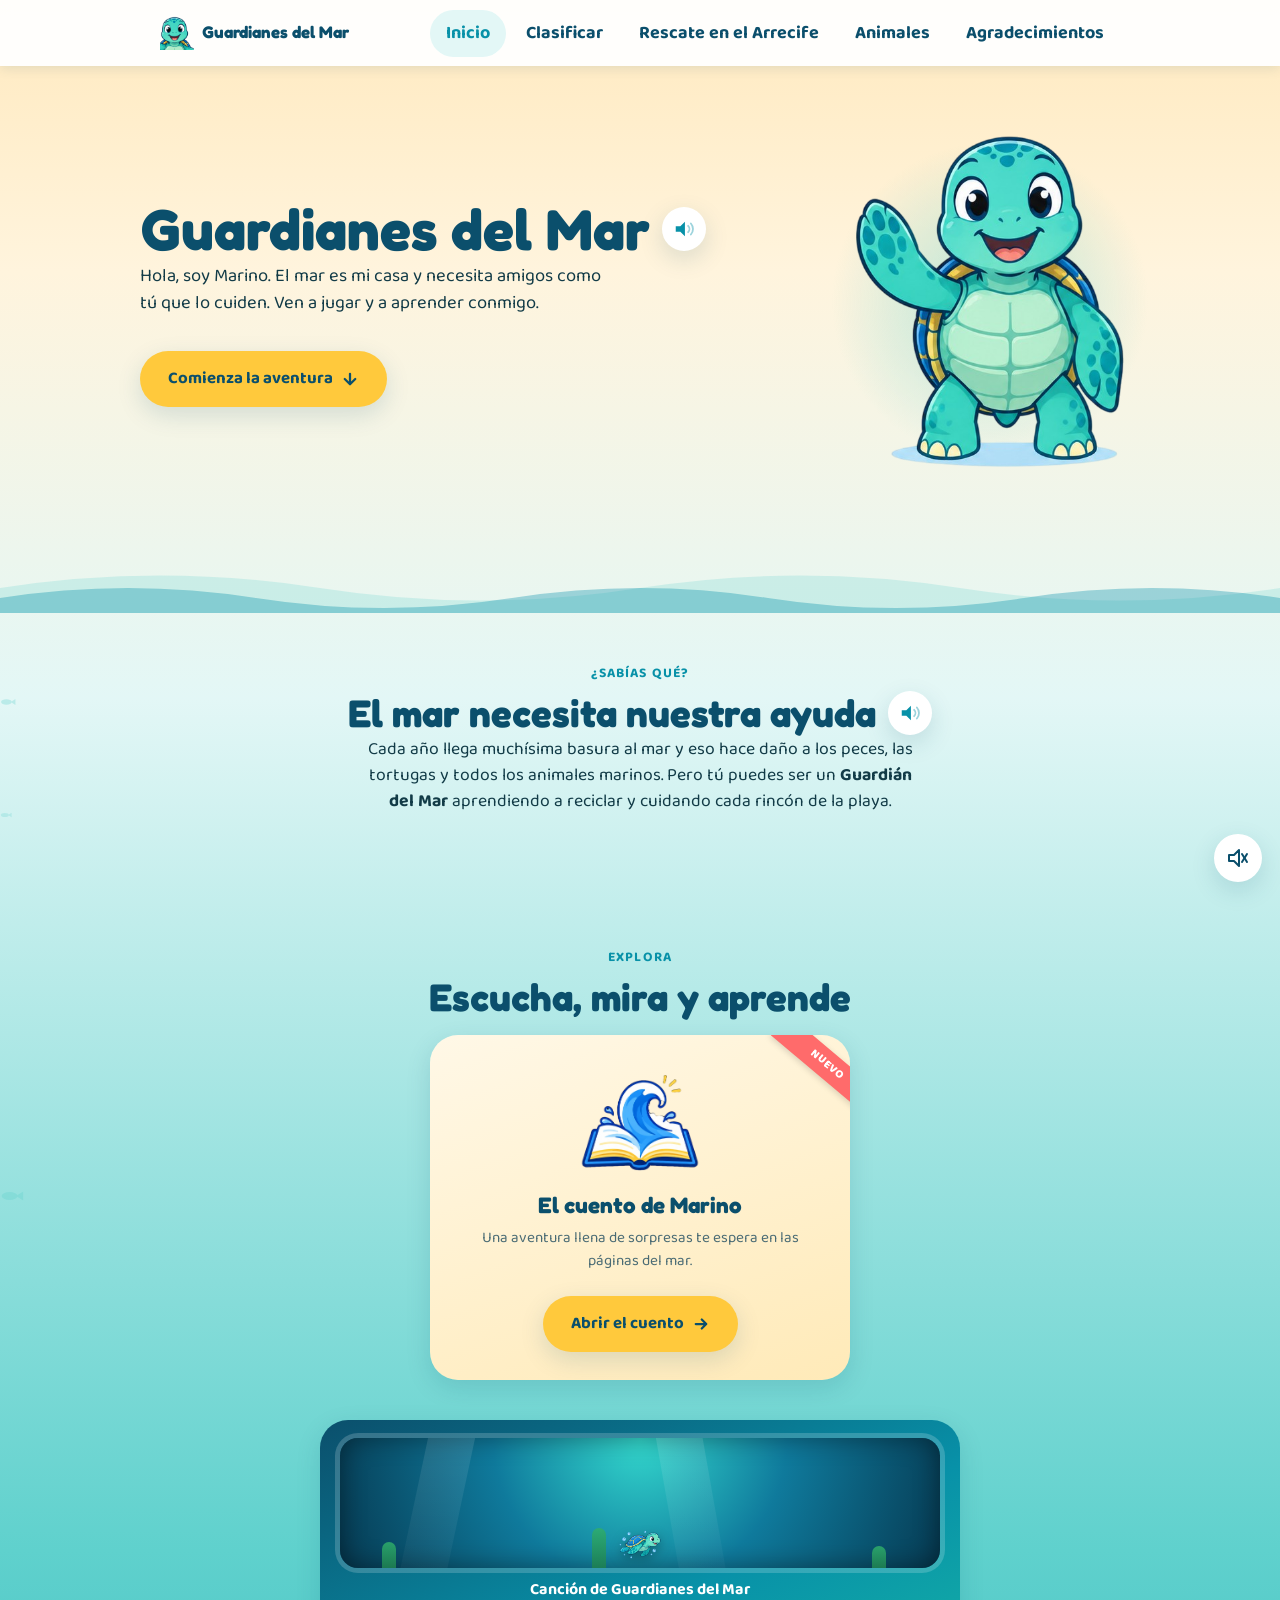
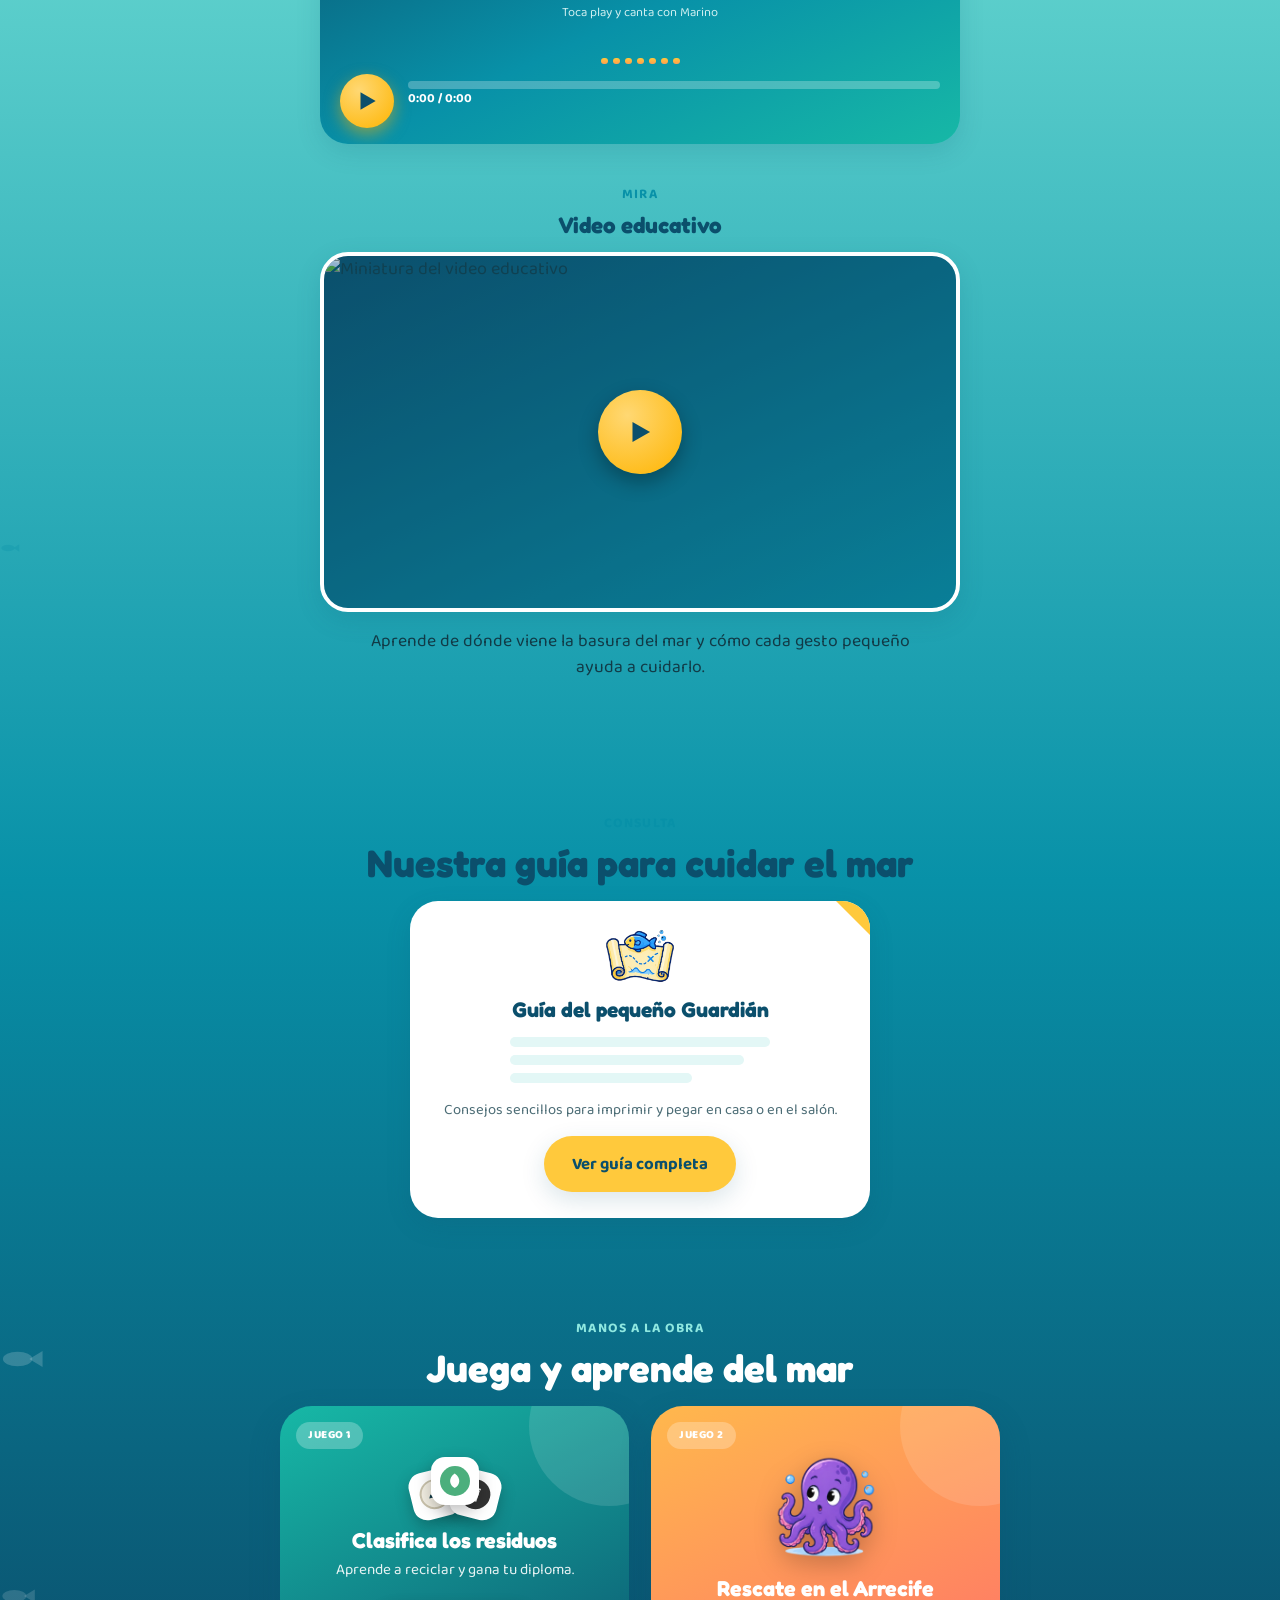
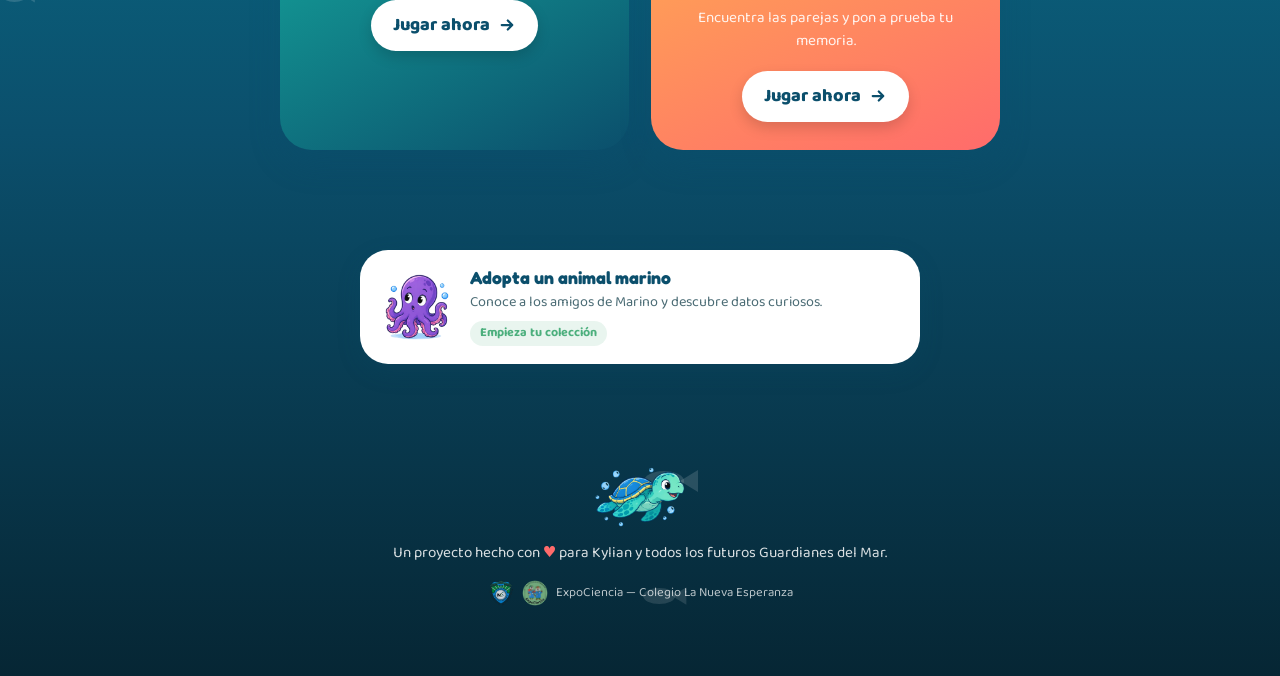
==== commit 30e74bc1: "Agregar los logos del colegio y de ExpoCiencia Se colocan en el encabezado de la página de equipo y " ====
--- a/index.html
+++ b/index.html
@@ -279,7 +279,11 @@
   </div>
   <img src="imagenes/tortuga_nadando.png" alt="Marino nadando" style="width:100px;margin:0 auto 12px;position:relative;z-index:2;">
   <p style="position:relative;z-index:2;">Un proyecto hecho con <span class="corazon">&#9829;</span> para Kylian y todos los futuros Guardianes del Mar.</p>
-  <p class="footer-evento" style="position:relative;z-index:2;">ExpoCiencia &mdash; Colegio La Nueva Esperanza</p>
+  <div class="footer-evento" style="position:relative;z-index:2;">
+    <img src="imagenes/logo_colegio.png" alt="">
+    <img src="imagenes/expociencia.png" alt="">
+    <span>ExpoCiencia &mdash; Colegio La Nueva Esperanza</span>
+  </div>
 </footer>
 
 <script src="js/common.js"></script>
--- a/css/style.css
+++ b/css/style.css
@@ -362,6 +362,19 @@
   width: 100px;
   margin: 0 auto 10px;
 }
+.logos-evento {
+  display: flex;
+  align-items: center;
+  justify-content: center;
+  gap: 18px;
+  margin-bottom: 10px;
+}
+.logos-evento img {
+  width: 76px;
+  margin: 0;
+  border-radius: 50%;
+}
+.logos-evento img:first-child { border-radius: 0; width: 66px; }
 
 /* ===== Hero (home) ===== */
 .hero {
@@ -1757,4 +1770,13 @@
   z-index: 2;
 }
 footer .corazon { color: var(--coral); }
-footer .footer-evento { font-size: 0.8rem; opacity: 0.75; margin-top: 4px; }
+footer .footer-evento {
+  display: flex;
+  align-items: center;
+  justify-content: center;
+  gap: 8px;
+  font-size: 0.8rem;
+  opacity: 0.85;
+  margin-top: 10px;
+}
+footer .footer-evento img { width: 26px; height: 26px; margin: 0; border-radius: 50%; }
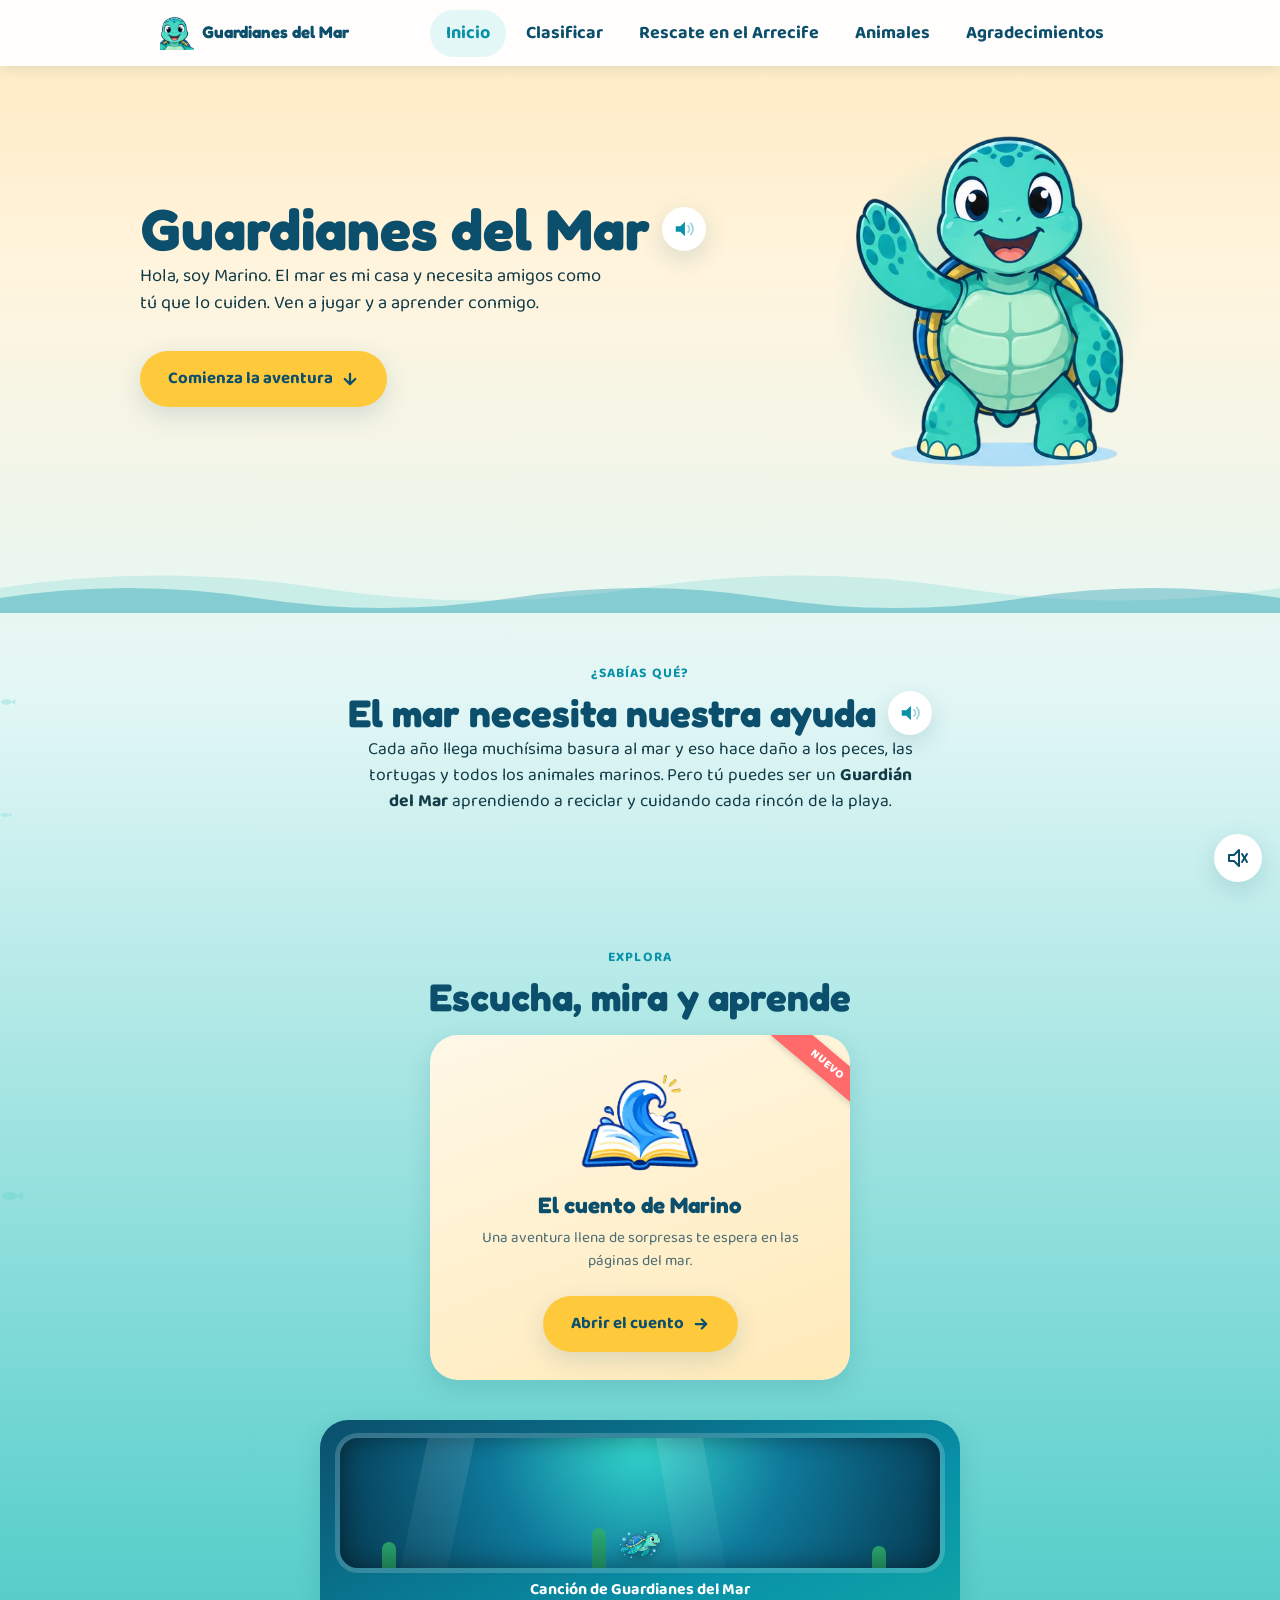
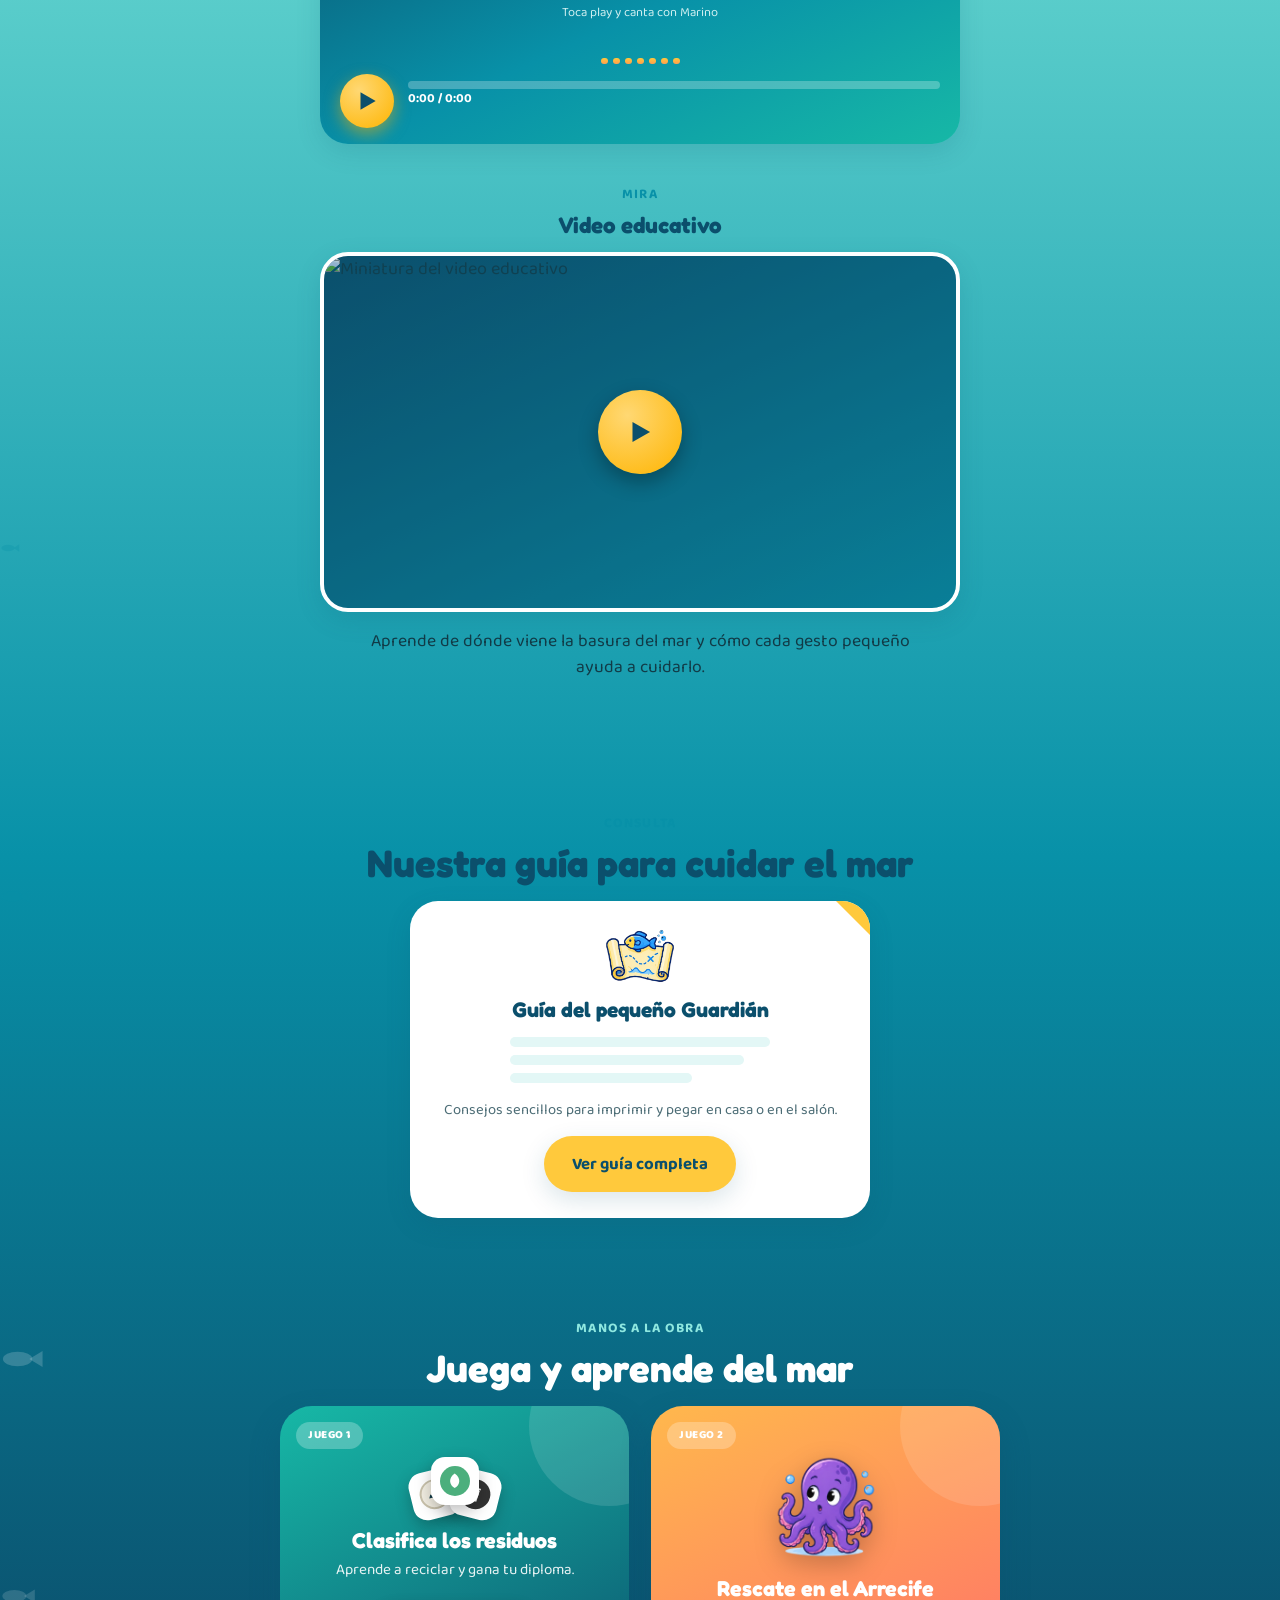
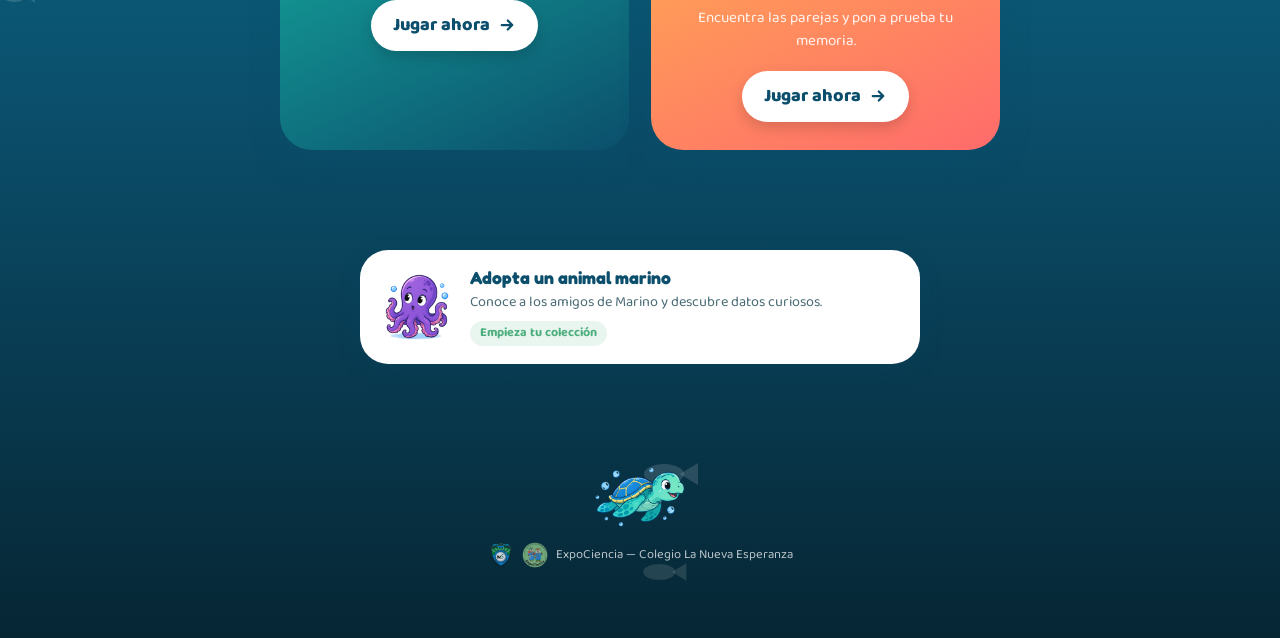
==== commit fcb95f6b: "Quitar la dedicatoria del footer y hacer más general la del equipo La dedicatoria dirigida a Kylian " ====
--- a/index.html
+++ b/index.html
@@ -278,7 +278,6 @@
     <svg class="pez-fondo" viewBox="0 0 60 30" style="top:65%;width:48px;height:24px;color:rgba(255,255,255,0.12);animation-duration:36s;animation-delay:-24s;" fill="currentColor"><ellipse cx="24" cy="15" rx="20" ry="10"></ellipse><polygon points="40,15 58,4 58,26"></polygon></svg>
   </div>
   <img src="imagenes/tortuga_nadando.png" alt="Marino nadando" style="width:100px;margin:0 auto 12px;position:relative;z-index:2;">
-  <p style="position:relative;z-index:2;">Un proyecto hecho con <span class="corazon">&#9829;</span> para Kylian y todos los futuros Guardianes del Mar.</p>
   <div class="footer-evento" style="position:relative;z-index:2;">
     <img src="imagenes/logo_colegio.png" alt="">
     <img src="imagenes/expociencia.png" alt="">
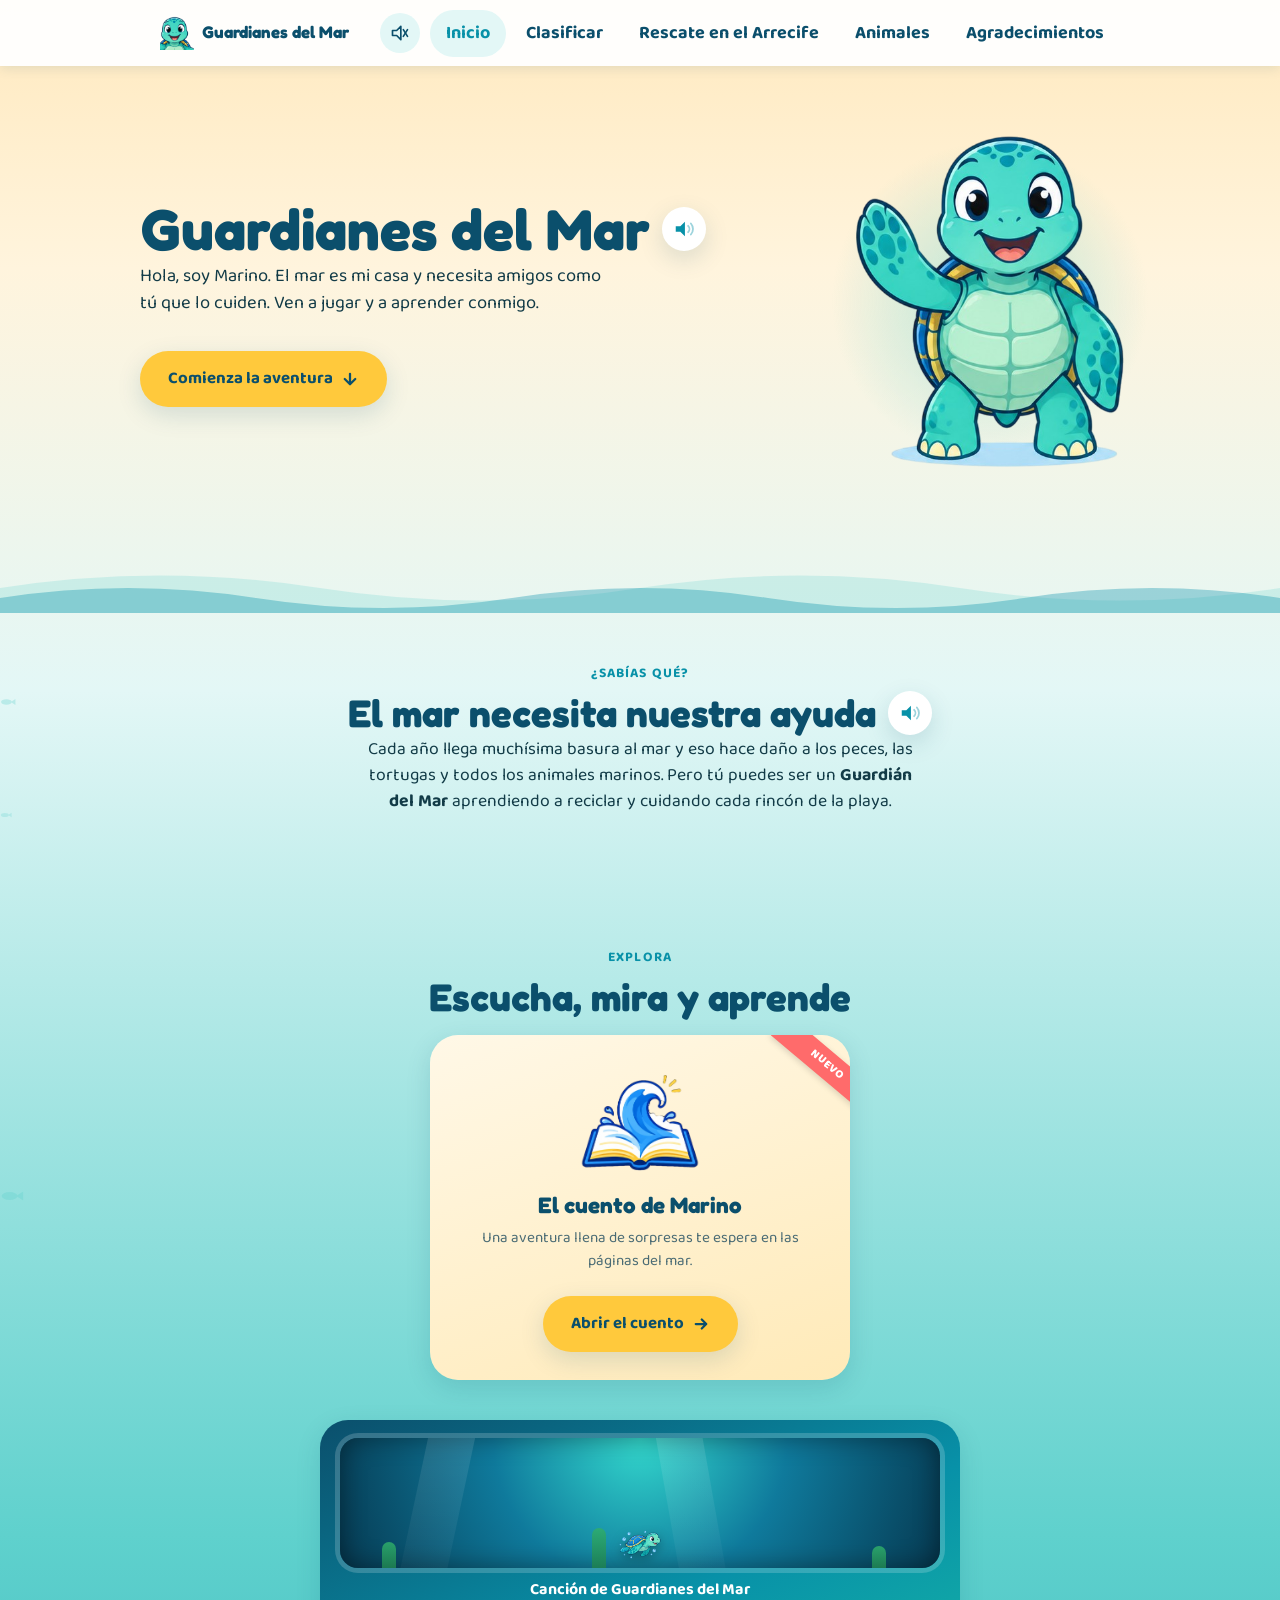
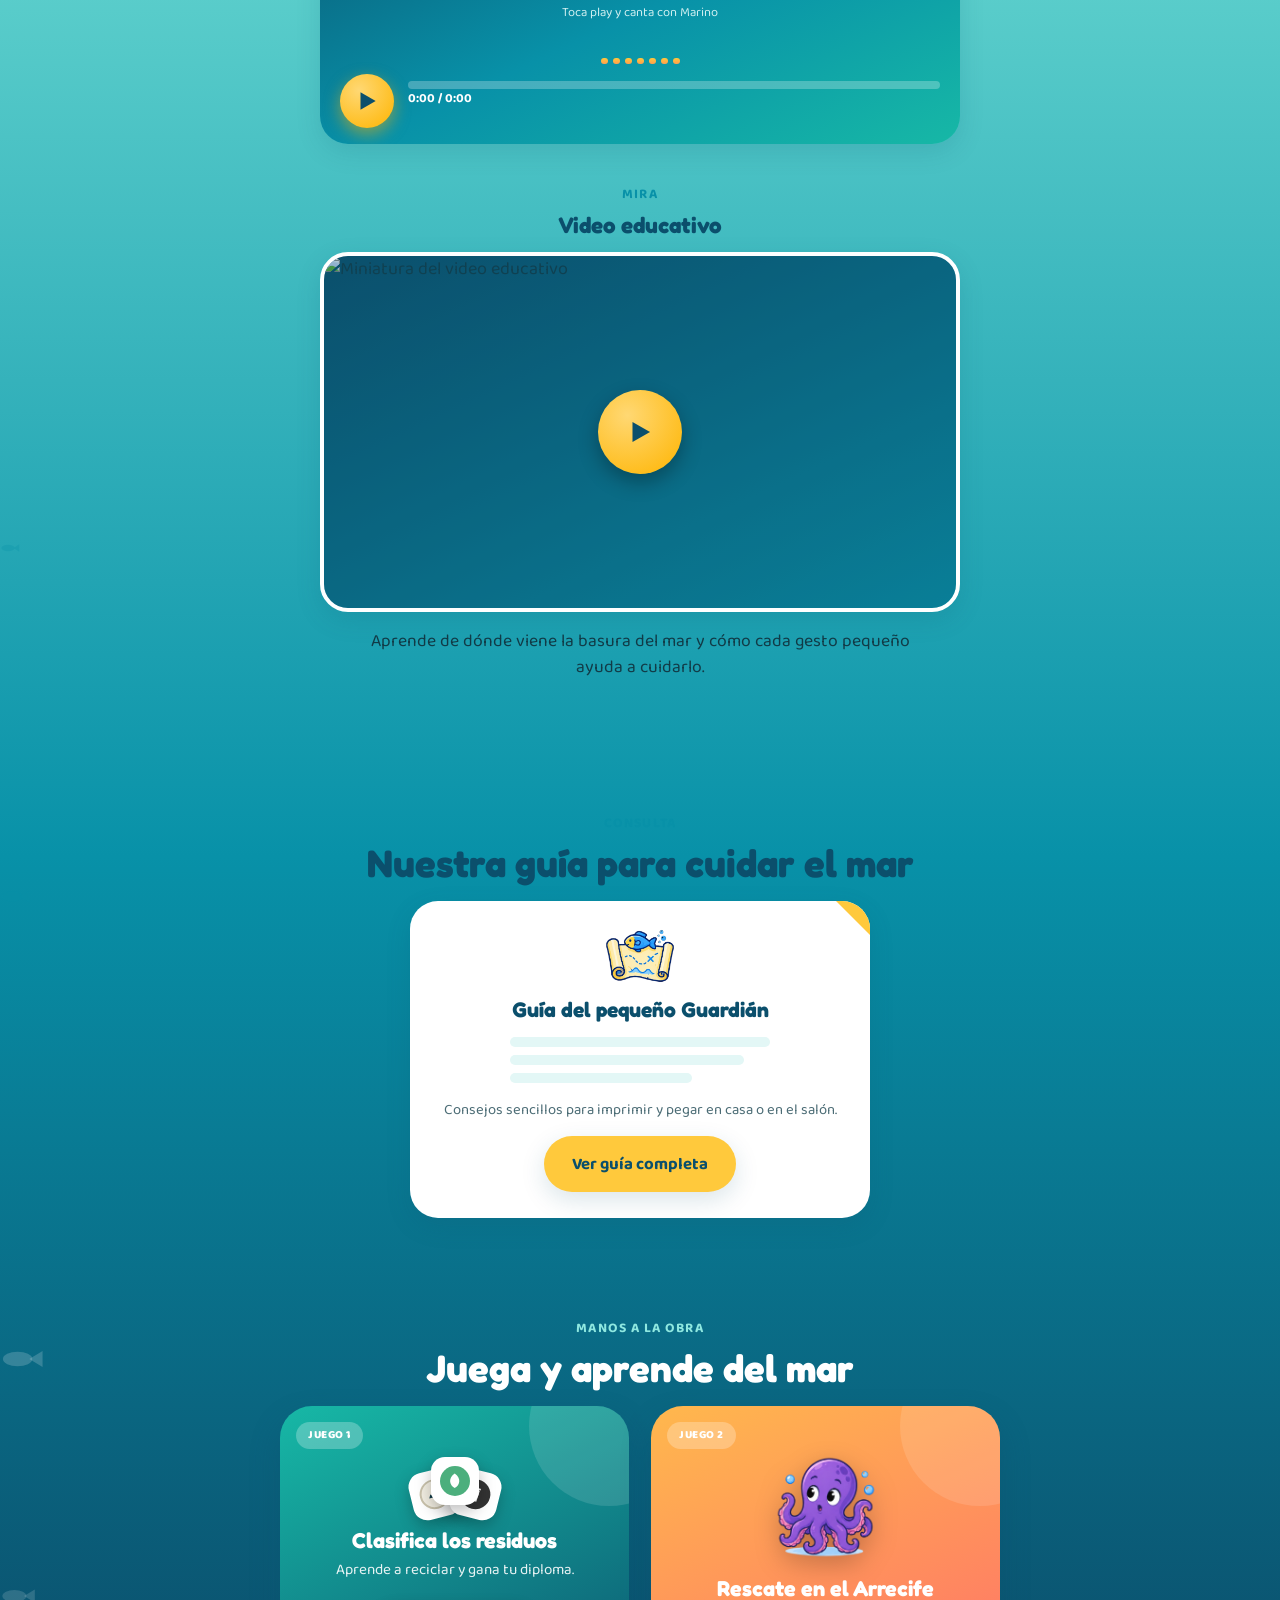
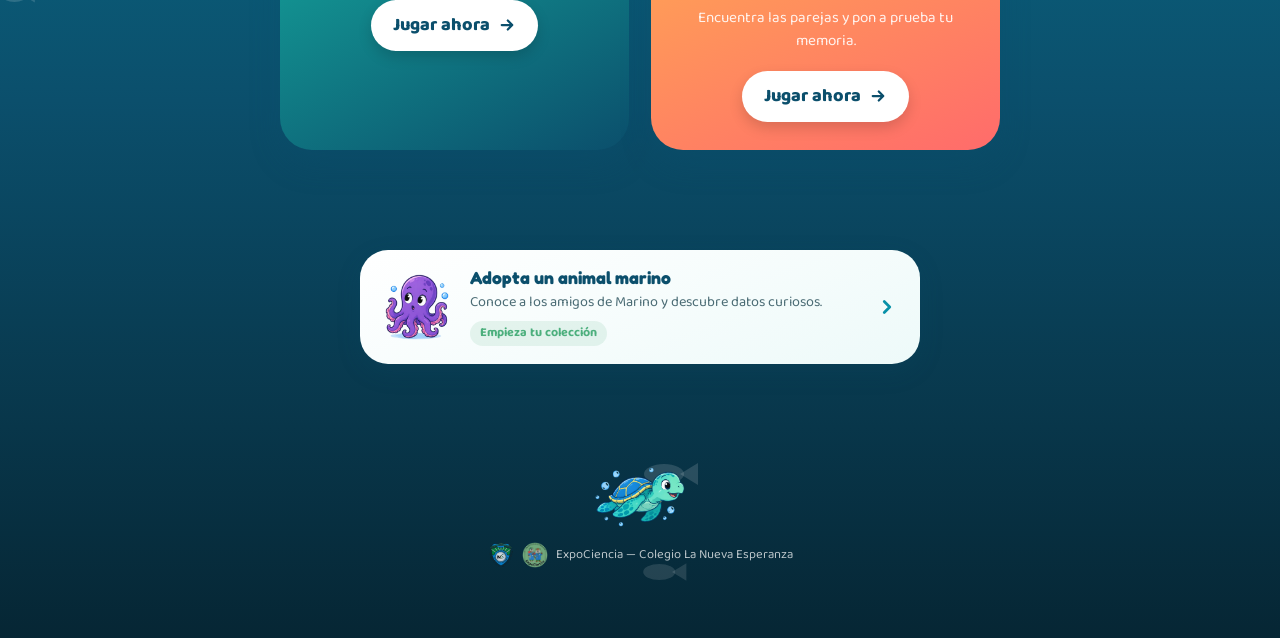
==== commit fd3170bd: "Rediseño UI/UX móvil: navbar integra el botón de sonido, animaciones de aparición al hacer scroll y " ====
--- a/index.html
+++ b/index.html
@@ -20,9 +20,20 @@
       <img src="imagenes/logo.png" alt="">
       Guardianes del Mar
     </a>
-    <button class="menu-toggle" id="menuToggle" aria-label="Abrir menú" aria-expanded="false">
-      <span></span><span></span><span></span>
-    </button>
+    <div class="topnav-acciones">
+      <button class="sound-toggle silenciado" id="soundToggle" aria-label="Activar sonido" aria-pressed="false">
+        <svg class="icono" viewBox="0 0 24 24" width="20" height="20" fill="none" stroke="currentColor" stroke-width="2" stroke-linecap="round" stroke-linejoin="round">
+          <polygon points="3 9 3 15 8 15 13 20 13 4 8 9 3 9"></polygon>
+          <path class="onda1" d="M16 8a5 5 0 0 1 0 8"></path>
+          <path class="onda2" d="M19 5a9 9 0 0 1 0 14"></path>
+          <line class="linea-muda" x1="16" y1="8" x2="21" y2="16"></line>
+          <line class="linea-muda" x1="21" y1="8" x2="16" y2="16"></line>
+        </svg>
+      </button>
+      <button class="menu-toggle" id="menuToggle" aria-label="Abrir menú" aria-expanded="false">
+        <span></span><span></span><span></span>
+      </button>
+    </div>
     <ul class="topnav-links" id="topnavLinks">
       <li><a href="index.html" class="activa">Inicio</a></li>
       <li><a href="clasificar.html">Clasificar</a></li>
@@ -33,15 +44,6 @@
   </div>
 </nav>
 
-<button class="sound-toggle silenciado" id="soundToggle" aria-label="Activar sonido" aria-pressed="false">
-  <svg class="icono" viewBox="0 0 24 24" width="24" height="24" fill="none" stroke="currentColor" stroke-width="2" stroke-linecap="round" stroke-linejoin="round">
-    <polygon points="3 9 3 15 8 15 13 20 13 4 8 9 3 9"></polygon>
-    <path class="onda1" d="M16 8a5 5 0 0 1 0 8"></path>
-    <path class="onda2" d="M19 5a9 9 0 0 1 0 14"></path>
-    <line class="linea-muda" x1="16" y1="8" x2="21" y2="16"></line>
-    <line class="linea-muda" x1="21" y1="8" x2="16" y2="16"></line>
-  </svg>
-</button>
 <audio id="ambienteAudio" src="audio/ambiente-mar.mp3" loop preload="none"></audio>
 
 <!-- HERO -->
@@ -268,6 +270,7 @@
         <p>Conoce a los amigos de Marino y descubre datos curiosos.</p>
         <span class="adopta-teaser-progreso" id="adoptaTeaserProgreso"></span>
       </div>
+      <svg class="adopta-teaser-flecha" viewBox="0 0 24 24" width="22" height="22" fill="none" stroke="currentColor" stroke-width="3" stroke-linecap="round" stroke-linejoin="round"><path d="M9 6l6 6-6 6"></path></svg>
     </a>
   </div>
 </section>
--- a/css/style.css
+++ b/css/style.css
@@ -142,6 +142,24 @@
   font-size: 1.1rem;
 }
 
+/* ===== Animaciones de entrada al hacer scroll ===== */
+.reveal {
+  opacity: 0;
+  transform: translateY(28px);
+  transition: opacity 0.6s ease, transform 0.6s ease;
+}
+.reveal.visible {
+  opacity: 1;
+  transform: translateY(0);
+}
+@media (prefers-reduced-motion: reduce) {
+  .reveal {
+    opacity: 1;
+    transform: none;
+    transition: none;
+  }
+}
+
 /* ===== Iconos SVG (reemplazan emojis) ===== */
 .icono {
   display: inline-block;
@@ -181,23 +199,23 @@
 }
 .btn-block { width: 100%; }
 
-/* ===== Sonido flotante ===== */
+/* ===== Sonido (integrado en la barra de navegación) ===== */
 .sound-toggle {
-  position: fixed;
-  bottom: 18px;
-  right: 18px;
-  z-index: 110;
-  width: 48px;
-  height: 48px;
+  position: relative;
+  flex-shrink: 0;
+  width: 40px;
+  height: 40px;
   border-radius: 50%;
   border: none;
-  background: white;
-  box-shadow: var(--shadow-soft);
-  display: flex;
-  align-items: center;
-  justify-content: center;
-  color: var(--ocean-deep);
-}
+  background: var(--ocean-pale);
+  display: flex;
+  align-items: center;
+  justify-content: center;
+  color: var(--ocean-deep);
+  transition: transform 0.15s ease, background 0.15s ease;
+}
+.sound-toggle:active { transform: scale(0.9); }
+.sound-toggle:not(.silenciado) { background: var(--ocean-light); color: white; }
 .sound-toggle .linea-muda { display: none; }
 .sound-toggle.silenciado .onda1,
 .sound-toggle.silenciado .onda2 { display: none; }
@@ -219,18 +237,25 @@
   height: var(--nav-height);
   display: flex;
   align-items: center;
-  justify-content: space-between;
+  gap: 10px;
 }
 .marca {
   display: flex;
   align-items: center;
   gap: 8px;
+  margin-right: auto;
   font-family: var(--font-heading);
   font-weight: 700;
   color: var(--ocean-deep);
   font-size: 1.05rem;
 }
 .marca img { width: 34px; height: 34px; }
+
+.topnav-acciones {
+  display: flex;
+  align-items: center;
+  gap: 8px;
+}
 
 .menu-toggle {
   display: flex;
@@ -1038,7 +1063,9 @@
   text-align: center;
   position: relative;
   overflow: hidden;
-}
+  transition: transform 0.15s ease;
+}
+.guia-preview:active { transform: scale(0.98); }
 .guia-preview::before {
   content: '';
   position: absolute;
@@ -1072,15 +1099,21 @@
   gap: 18px;
   max-width: 560px;
   margin: 0 auto;
-  background: white;
+  background: linear-gradient(160deg, #ffffff 0%, var(--ocean-pale) 160%);
   border-radius: var(--radius-lg);
   box-shadow: var(--shadow-soft);
   padding: 18px 22px;
-}
+  transition: transform 0.15s ease;
+}
+.adopta-teaser:active { transform: scale(0.98); }
 .adopta-teaser img { width: 70px; flex-shrink: 0; }
 .adopta-teaser .texto { flex: 1; }
 .adopta-teaser h3 { margin: 0 0 4px; color: var(--ocean-deep); font-size: 1.1rem; }
 .adopta-teaser p { margin: 0; font-size: 0.9rem; color: #4a6b74; }
+.adopta-teaser-flecha {
+  flex-shrink: 0;
+  color: var(--ocean);
+}
 .adopta-teaser-progreso {
   display: inline-block;
   margin-top: 8px;
@@ -1182,6 +1215,8 @@
 .juego-card:active .baraja-mini .carta-1 { transform: rotate(-20deg) translate(-28px, 0); }
 .juego-card:hover .baraja-mini .carta-3,
 .juego-card:active .baraja-mini .carta-3 { transform: rotate(20deg) translate(28px, 0); }
+.carta-baraja img { width: 100%; height: 100%; object-fit: contain; }
+.vuela-registro .baraja-mini { margin-bottom: 14px; }
 
 /* Símbolo directo sobre el cuerpo de la caneca dentro del juego (sin insignia propia) */
 .caneca-icono { width: 46px; height: 46px; display: flex; align-items: center; justify-content: center; }
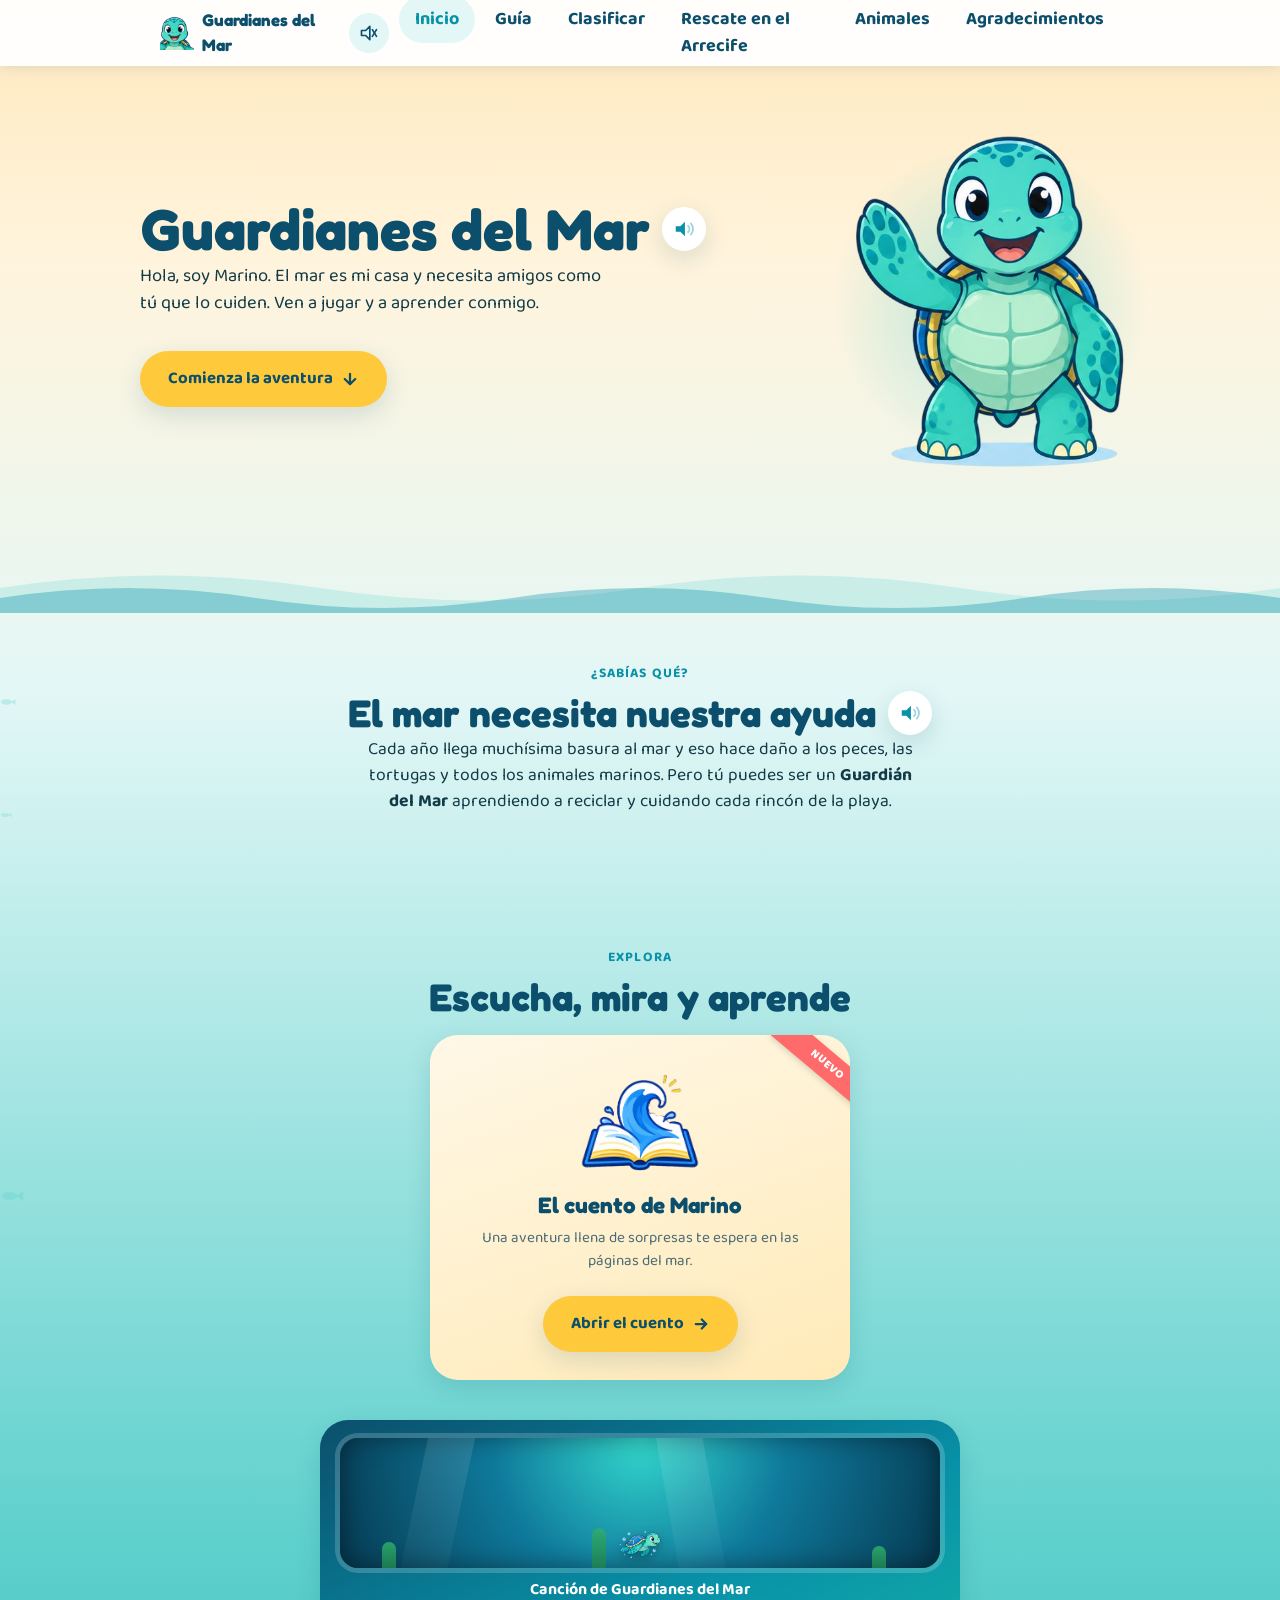
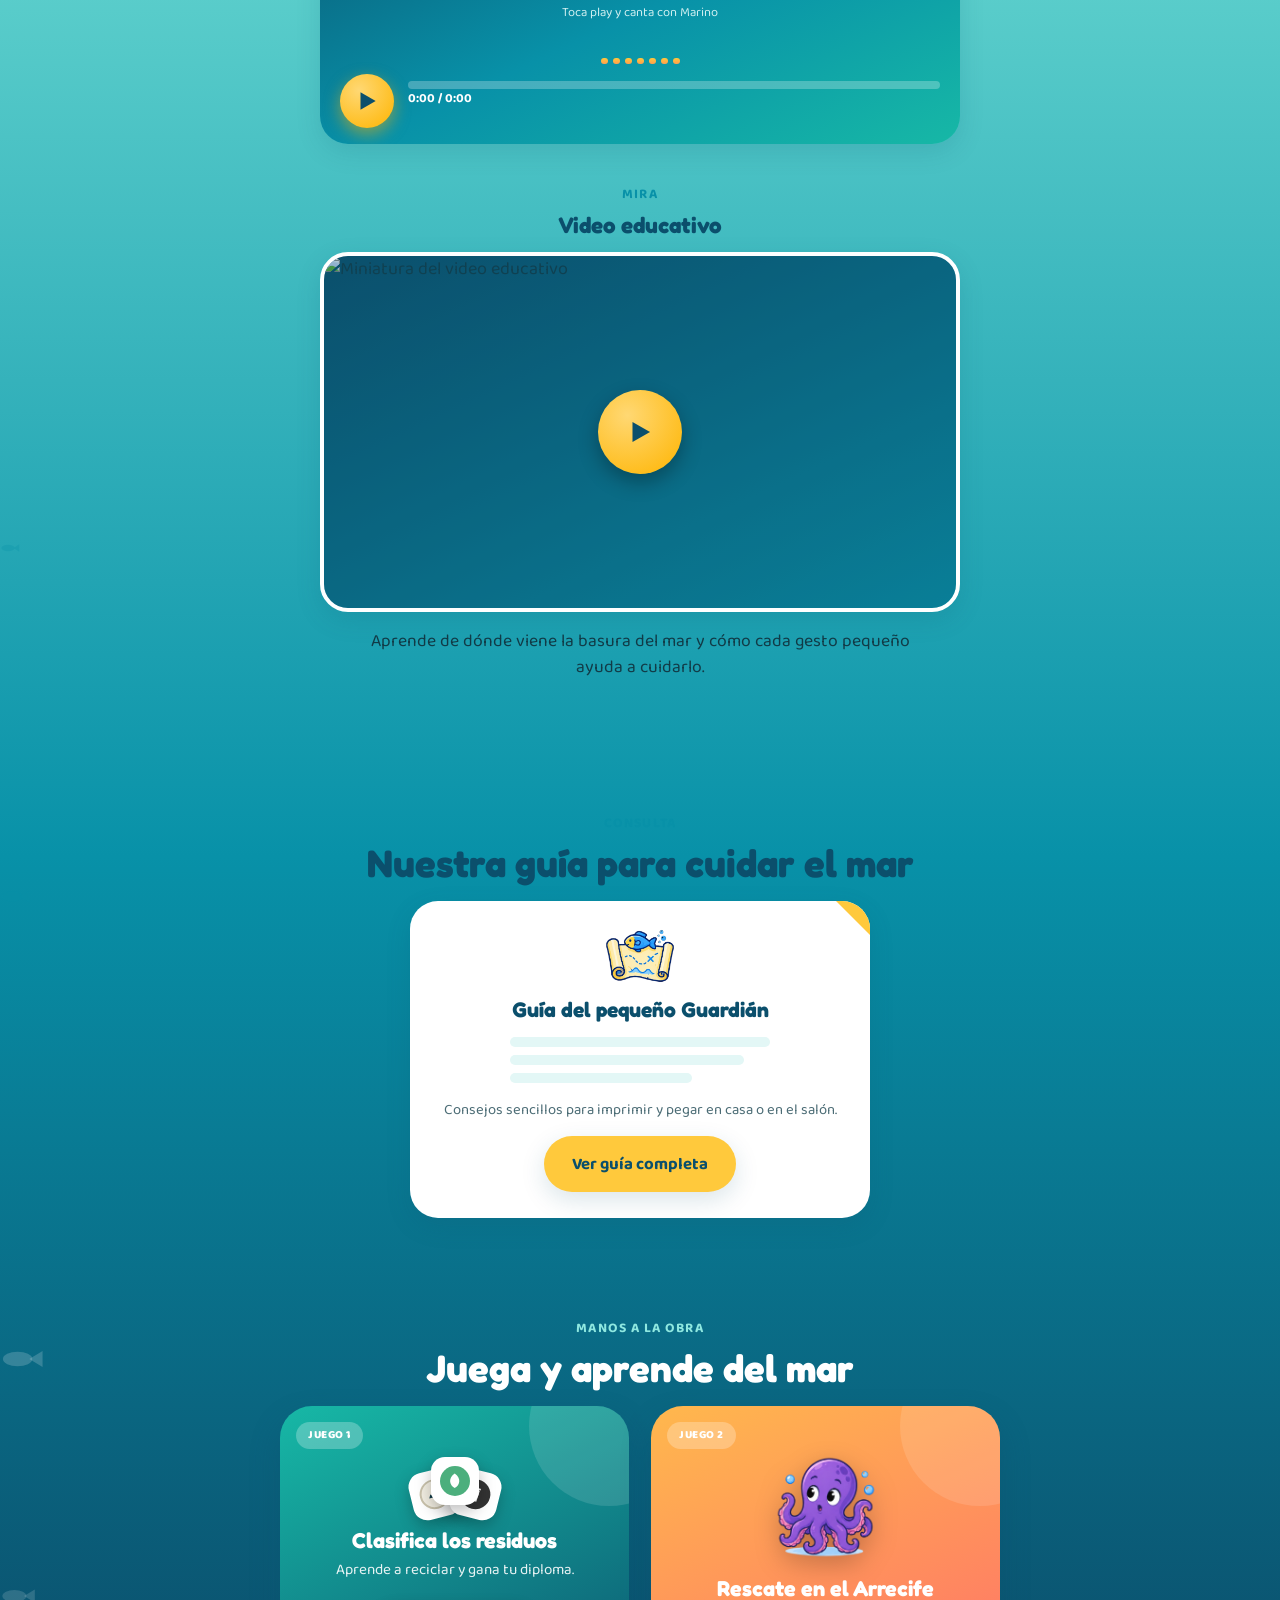
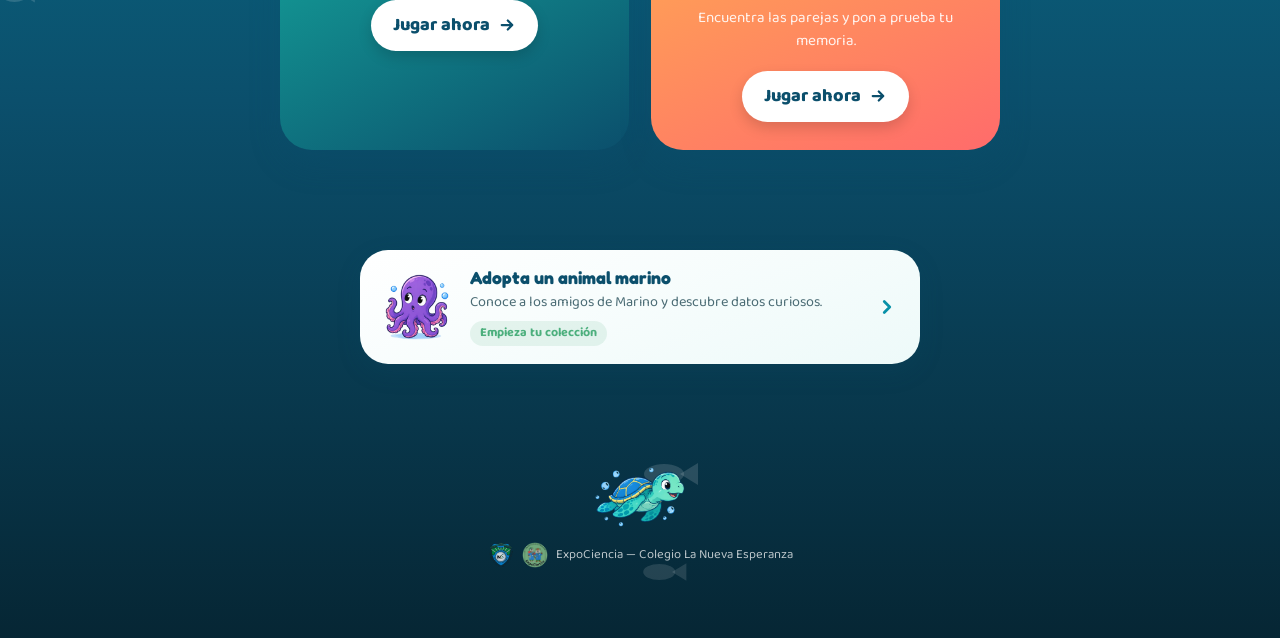
==== commit 38b09071: "Guia" ====
--- a/index.html
+++ b/index.html
@@ -36,6 +36,7 @@
     </div>
     <ul class="topnav-links" id="topnavLinks">
       <li><a href="index.html" class="activa">Inicio</a></li>
+      <li><a href="guia.html">Guía</a></li>
       <li><a href="clasificar.html">Clasificar</a></li>
       <li><a href="vuela.html">Rescate en el Arrecife</a></li>
       <li><a href="animales.html">Animales</a></li>
@@ -205,7 +206,7 @@
         <span></span><span></span><span></span>
       </div>
       <p style="font-size:0.92rem;color:#4a6b74;">Consejos sencillos para imprimir y pegar en casa o en el salón.</p>
-      <a href="proximamente.html?recurso=guia" class="btn btn-primary">Ver guía completa</a>
+      <a href="guia.html" class="btn btn-primary">Ver guía completa</a>
     </div>
   </div>
 </section>
--- a/css/style.css
+++ b/css/style.css
@@ -1815,3 +1815,166 @@
   margin-top: 10px;
 }
 footer .footer-evento img { width: 26px; height: 26px; margin: 0; border-radius: 50%; }
+
+/* ===== Guía del pequeño Guardián (guia.html) ===== */
+.guia-pasos {
+  max-width: 640px;
+  margin: 0 auto 6px;
+  text-align: center;
+}
+.consejo-grid {
+  display: grid;
+  grid-template-columns: 1fr;
+  gap: 16px;
+  max-width: 780px;
+  margin: 0 auto;
+}
+@media (min-width: 620px) {
+  .consejo-grid { grid-template-columns: repeat(2, 1fr); }
+}
+@media (min-width: 960px) {
+  .consejo-grid.consejo-grid-3 { grid-template-columns: repeat(3, 1fr); }
+}
+.consejo-card {
+  background: white;
+  border-radius: var(--radius-lg);
+  padding: 22px 20px;
+  text-align: center;
+  box-shadow: var(--shadow-soft);
+}
+.consejo-card img {
+  width: 58px;
+  height: 58px;
+  object-fit: contain;
+  margin: 0 auto 12px;
+}
+.consejo-card h3 {
+  color: var(--ocean-deep);
+  font-size: 1.05rem;
+  margin-bottom: 6px;
+}
+.consejo-card p {
+  margin: 0;
+  font-size: 0.92rem;
+  color: #4a6b74;
+}
+
+/* ---- Secreto de marinero (dato curioso del agua de lastre) ---- */
+.curiosidad-marino {
+  max-width: 780px;
+  margin: 0 auto;
+  background: white;
+  border-radius: var(--radius-lg);
+  box-shadow: var(--shadow-soft);
+  border-left: 6px solid var(--sun);
+  padding: 28px 24px;
+  display: flex;
+  flex-direction: column;
+  gap: 16px;
+  align-items: center;
+  text-align: center;
+}
+@media (min-width: 700px) {
+  .curiosidad-marino {
+    flex-direction: row;
+    text-align: left;
+    padding: 32px;
+  }
+}
+.curiosidad-marino img {
+  width: 120px;
+  flex-shrink: 0;
+}
+.curiosidad-marino h3 {
+  color: var(--ocean-deep);
+  font-size: 1.25rem;
+  margin-bottom: 8px;
+}
+.curiosidad-truco {
+  margin-top: 14px;
+  padding: 12px 16px;
+  background: var(--ocean-pale);
+  border-radius: var(--radius-md);
+  font-size: 0.92rem;
+  color: var(--ocean-deep);
+  font-weight: 700;
+}
+
+/* ---- Promesas del Guardián (tarjeta para imprimir) ---- */
+.promesas-card {
+  max-width: 560px;
+  margin: 0 auto;
+  background: white;
+  border-radius: var(--radius-lg);
+  box-shadow: var(--shadow-soft);
+  padding: 30px 26px;
+}
+.promesas-lista {
+  list-style: none;
+  margin: 0 0 20px;
+  padding: 0;
+}
+.promesas-lista li {
+  display: flex;
+  align-items: flex-start;
+  gap: 12px;
+  padding: 10px 0;
+  border-bottom: 1px dashed var(--ocean-pale);
+  font-size: 1rem;
+}
+.promesas-lista li:last-child { border-bottom: none; }
+.promesa-check {
+  flex-shrink: 0;
+  width: 26px;
+  height: 26px;
+  border-radius: 50%;
+  border: 2px solid var(--ocean-light);
+  display: flex;
+  align-items: center;
+  justify-content: center;
+  color: var(--ocean);
+  margin-top: 2px;
+}
+.promesas-firma {
+  display: flex;
+  flex-wrap: wrap;
+  gap: 20px;
+  justify-content: space-between;
+  border-top: 2px solid var(--ocean-pale);
+  padding-top: 18px;
+  margin-bottom: 20px;
+  font-size: 0.9rem;
+  color: #4a6b74;
+}
+.promesas-firma span {
+  display: block;
+  min-width: 180px;
+  border-bottom: 2px solid var(--ocean-light);
+  padding-bottom: 22px;
+}
+.promesas-acciones {
+  display: flex;
+  justify-content: center;
+}
+
+/* ---- CTA final: seguir jugando ---- */
+.guia-cta {
+  max-width: 560px;
+  margin: 0 auto;
+  text-align: center;
+}
+.guia-cta-botones {
+  display: flex;
+  flex-wrap: wrap;
+  gap: 12px;
+  justify-content: center;
+  margin-top: 8px;
+}
+
+@media print {
+  .topnav, .burbujas, .peces-fondo, .divisor-ola, footer,
+  .btn-icono-escuchar, .guia-cta, audio { display: none !important; }
+  body { background: white; padding-top: 0; }
+  section { padding: 14px 0; }
+  .curiosidad-marino, .consejo-card, .promesas-card { box-shadow: none; border: 1.5px solid var(--ocean-pale); }
+}
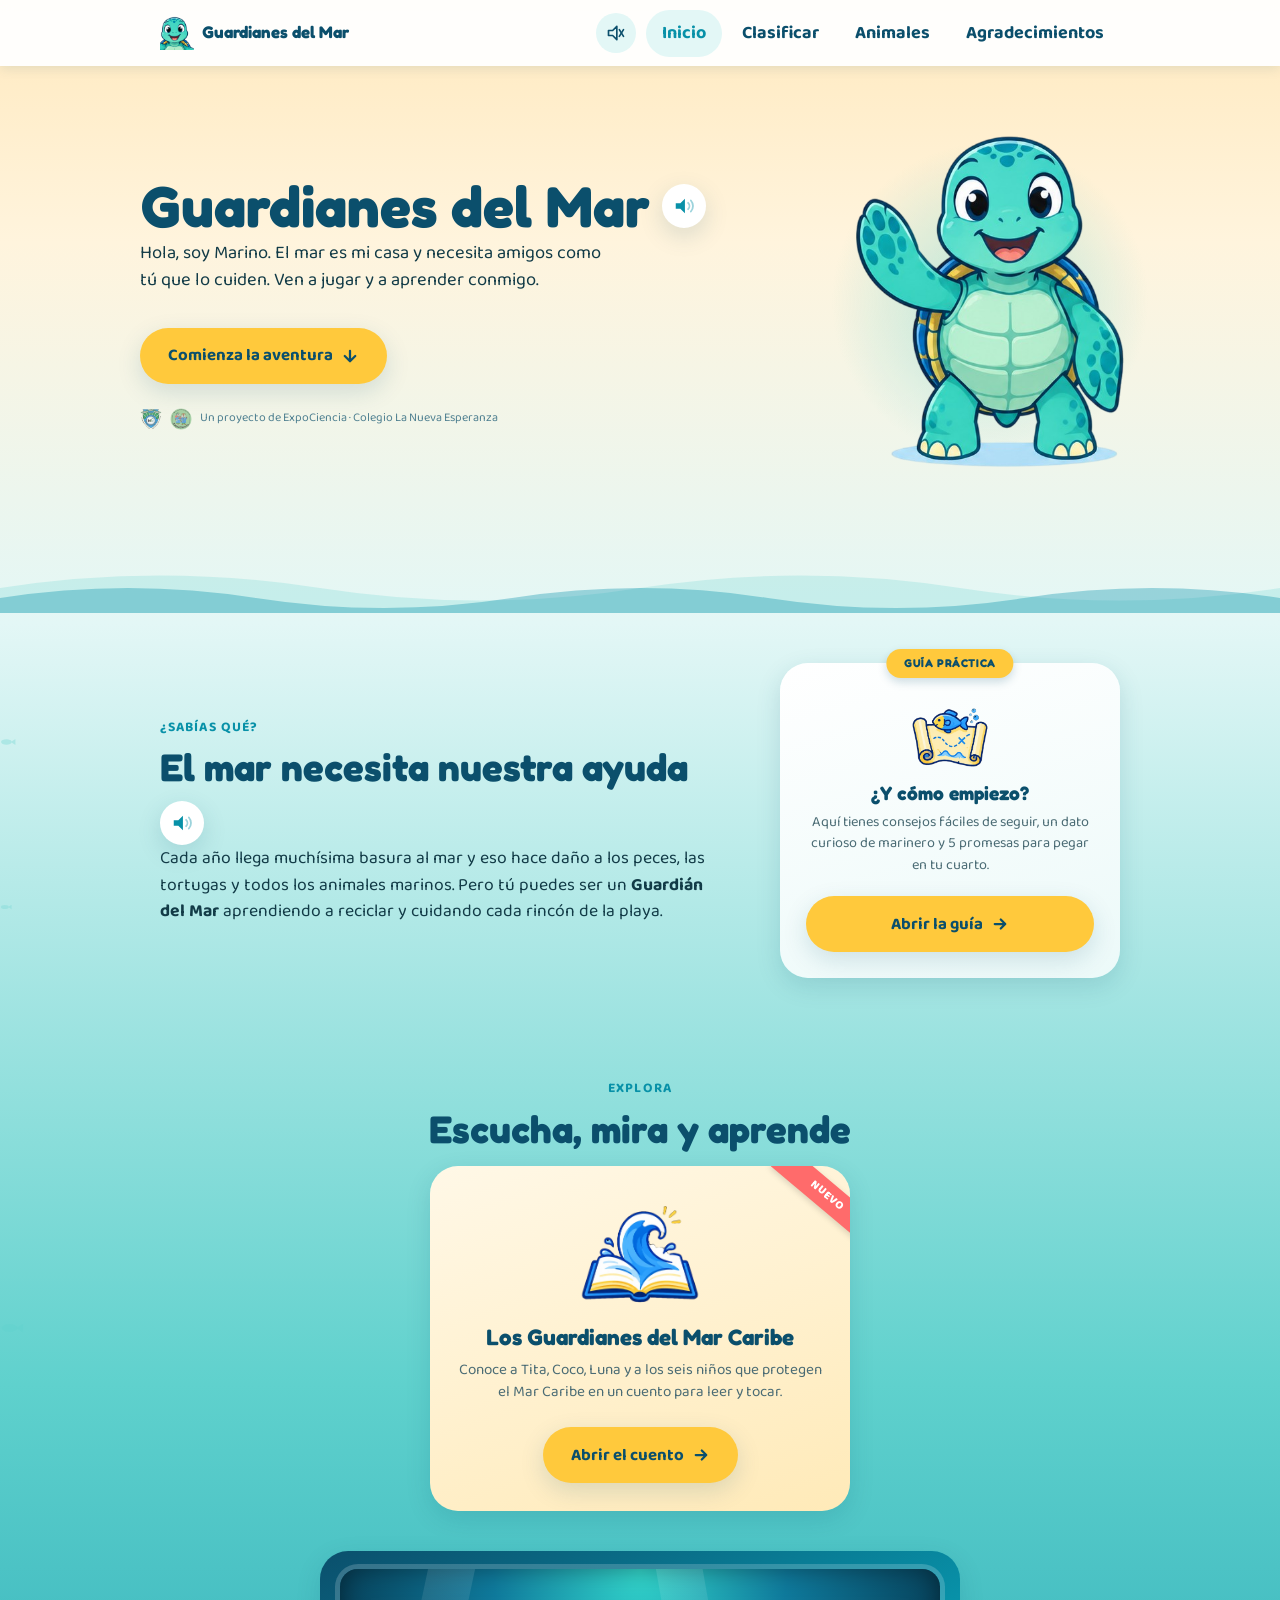
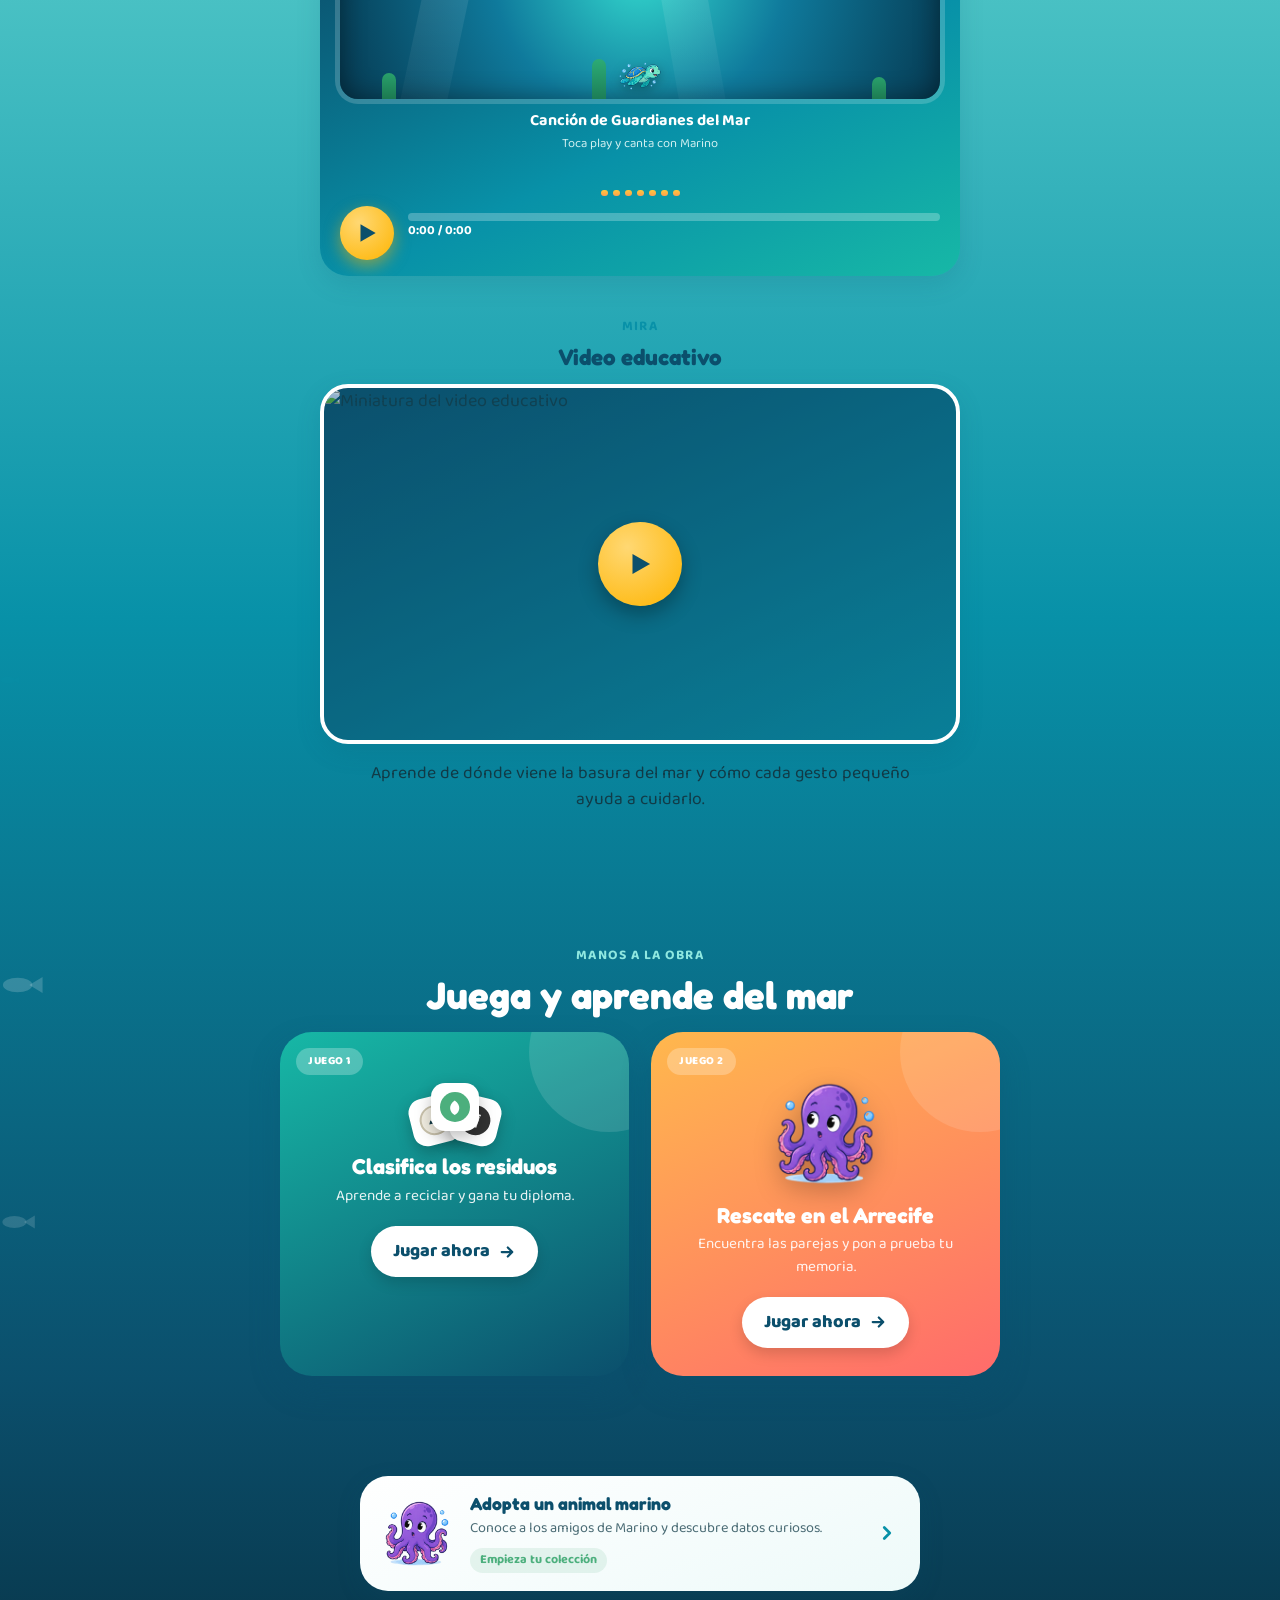
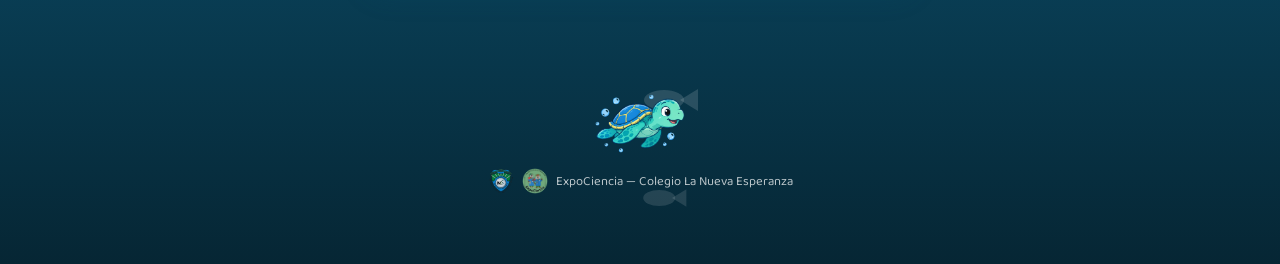
==== commit 67f10fc3: "Inicio del Cuento" ====
--- a/index.html
+++ b/index.html
@@ -36,9 +36,9 @@
     </div>
     <ul class="topnav-links" id="topnavLinks">
       <li><a href="index.html" class="activa">Inicio</a></li>
-      <li><a href="guia.html">Guía</a></li>
+      <li class="solo-movil"><a href="guia.html">Guía</a></li>
       <li><a href="clasificar.html">Clasificar</a></li>
-      <li><a href="vuela.html">Rescate en el Arrecife</a></li>
+      <li class="solo-movil"><a href="vuela.html">Rescate en el Arrecife</a></li>
       <li><a href="animales.html">Animales</a></li>
       <li><a href="agradecimientos.html">Agradecimientos</a></li>
     </ul>
@@ -66,6 +66,11 @@
         Comienza la aventura
         <svg viewBox="0 0 24 24" width="18" height="18" fill="none" stroke="currentColor" stroke-width="3" stroke-linecap="round" stroke-linejoin="round"><path d="M12 5v14M5 12l7 7 7-7"></path></svg>
       </a>
+      <div class="hero-creditos">
+        <img src="imagenes/logo_colegio.png" alt="">
+        <img src="imagenes/expociencia.png" alt="">
+        <span>Un proyecto de ExpoCiencia &middot; Colegio La Nueva Esperanza</span>
+      </div>
     </div>
     <div class="hero-imagen">
       <div class="hero-mancha" aria-hidden="true"></div>
@@ -90,22 +95,37 @@
     <svg class="pez-fondo" viewBox="0 0 60 30" style="top:30%;width:16px;height:8px;color:#5FD1CD;opacity:0.3;animation-duration:24s;animation-delay:-3s;" fill="currentColor"><ellipse cx="24" cy="15" rx="20" ry="10"></ellipse><polygon points="40,15 58,4 58,26"></polygon></svg>
     <svg class="pez-fondo" viewBox="0 0 60 30" style="top:70%;width:12px;height:6px;color:#5FD1CD;opacity:0.25;animation-duration:30s;animation-delay:-14s;" fill="currentColor"><ellipse cx="24" cy="15" rx="20" ry="10"></ellipse><polygon points="40,15 58,4 58,26"></polygon></svg>
   </div>
-  <div class="container">
-    <span class="eyebrow">¿Sabías qué?</span>
-    <div class="titulo-con-audio">
-      <h2>El mar necesita nuestra ayuda</h2>
-      <button class="btn-icono-escuchar" id="btnEscucharProblema" data-lee="textoProblema" type="button" aria-label="Escuchar este texto">
-        <svg viewBox="0 0 24 24" width="22" height="22" fill="none" stroke="currentColor" stroke-width="2" stroke-linecap="round" stroke-linejoin="round">
-          <polygon points="3 9 3 15 8 15 13 20 13 4 8 9 3 9" fill="currentColor" stroke="none"></polygon>
-          <path class="onda-tts onda-tts-1" d="M16.5 8.5a5 5 0 0 1 0 7"></path>
-          <path class="onda-tts onda-tts-2" d="M19.5 6a9 9 0 0 1 0 12"></path>
-        </svg>
-      </button>
-    </div>
-    <p class="lead" id="textoProblema">
-      Cada año llega muchísima basura al mar y eso hace daño a los peces, las tortugas y todos los animales marinos.
-      Pero tú puedes ser un <strong>Guardián del Mar</strong> aprendiendo a reciclar y cuidando cada rincón de la playa.
-    </p>
+  <div class="container problema-grid">
+    <div class="problema-texto">
+      <span class="eyebrow">¿Sabías qué?</span>
+      <div class="titulo-con-audio">
+        <h2>El mar necesita nuestra ayuda</h2>
+        <button class="btn-icono-escuchar" id="btnEscucharProblema" data-lee="textoProblema" type="button" aria-label="Escuchar este texto">
+          <svg viewBox="0 0 24 24" width="22" height="22" fill="none" stroke="currentColor" stroke-width="2" stroke-linecap="round" stroke-linejoin="round">
+            <polygon points="3 9 3 15 8 15 13 20 13 4 8 9 3 9" fill="currentColor" stroke="none"></polygon>
+            <path class="onda-tts onda-tts-1" d="M16.5 8.5a5 5 0 0 1 0 7"></path>
+            <path class="onda-tts onda-tts-2" d="M19.5 6a9 9 0 0 1 0 12"></path>
+          </svg>
+        </button>
+      </div>
+      <p class="lead" id="textoProblema">
+        Cada año llega muchísima basura al mar y eso hace daño a los peces, las tortugas y todos los animales marinos.
+        Pero tú puedes ser un <strong>Guardián del Mar</strong> aprendiendo a reciclar y cuidando cada rincón de la playa.
+      </p>
+    </div>
+
+    <a href="guia.html" class="guia-destacada">
+      <span class="guia-destacada-cinta">Guía práctica</span>
+      <span class="guia-destacada-icono" aria-hidden="true">
+        <img src="imagenes/icono_mapa.png" alt="">
+      </span>
+      <h3>¿Y cómo empiezo?</h3>
+      <p>Aquí tienes consejos fáciles de seguir, un dato curioso de marinero y 5 promesas para pegar en tu cuarto.</p>
+      <span class="btn btn-primary">
+        Abrir la guía
+        <svg viewBox="0 0 24 24" width="18" height="18" fill="none" stroke="currentColor" stroke-width="3" stroke-linecap="round" stroke-linejoin="round"><path d="M5 12h14M13 6l6 6-6 6"></path></svg>
+      </span>
+    </a>
   </div>
 </section>
 
@@ -119,11 +139,11 @@
     <span class="eyebrow">Explora</span>
     <h2>Escucha, mira y aprende</h2>
 
-    <a href="proximamente.html?recurso=cuento" class="cuento-card">
+    <a href="cuento.html" class="cuento-card">
       <span class="cuento-cinta">Nuevo</span>
       <img src="imagenes/icono_libro.png" alt="">
-      <h3>El cuento de Marino</h3>
-      <p>Una aventura llena de sorpresas te espera en las páginas del mar.</p>
+      <h3>Los Guardianes del Mar Caribe</h3>
+      <p>Conoce a Tita, Coco, Luna y a los seis niños que protegen el Mar Caribe en un cuento para leer y tocar.</p>
       <span class="btn btn-primary">
         Abrir el cuento
         <svg viewBox="0 0 24 24" width="18" height="18" fill="none" stroke="currentColor" stroke-width="3" stroke-linecap="round" stroke-linejoin="round"><path d="M5 12h14M13 6l6 6-6 6"></path></svg>
@@ -191,25 +211,6 @@
   </div>
 </section>
 
-<!-- GUÍA -->
-<section>
-  <div class="peces-fondo" aria-hidden="true">
-    <svg class="pez-fondo" viewBox="0 0 60 30" style="top:25%;width:30px;height:15px;color:#0891A8;opacity:0.3;animation-duration:28s;animation-delay:-6s;" fill="currentColor"><ellipse cx="24" cy="15" rx="20" ry="10"></ellipse><polygon points="40,15 58,4 58,26"></polygon></svg>
-  </div>
-  <div class="container">
-    <span class="eyebrow">Consulta</span>
-    <h2>Nuestra guía para cuidar el mar</h2>
-    <div class="guia-preview">
-      <img src="imagenes/icono_mapa.png" alt="">
-      <h3 style="color:var(--ocean-deep);margin-bottom:4px;">Guía del pequeño Guardián</h3>
-      <div class="guia-lineas">
-        <span></span><span></span><span></span>
-      </div>
-      <p style="font-size:0.92rem;color:#4a6b74;">Consejos sencillos para imprimir y pegar en casa o en el salón.</p>
-      <a href="guia.html" class="btn btn-primary">Ver guía completa</a>
-    </div>
-  </div>
-</section>
 
 <!-- JUEGA Y APRENDE -->
 <section class="seccion-profunda">
--- a/css/style.css
+++ b/css/style.css
@@ -328,6 +328,7 @@
   .topnav-links li a.activa {
     background: var(--ocean-pale);
   }
+  .topnav-links li.solo-movil { display: none; }
 }
 
 /* ===== Burbujas flotantes ===== */
@@ -449,6 +450,18 @@
   margin: 0 auto 1.8rem;
 }
 .hero .btn-primary { margin-top: 4px; }
+.hero-creditos {
+  display: flex;
+  align-items: center;
+  justify-content: center;
+  gap: 8px;
+  margin-top: 24px;
+  font-size: 0.76rem;
+  color: var(--ocean-deep);
+  opacity: 0.7;
+}
+.hero-creditos img { width: 22px; height: 22px; margin: 0; border-radius: 50%; flex-shrink: 0; }
+.hero-creditos img:first-child { border-radius: 4px; }
 
 @media (min-width: 900px) {
   .hero-grid {
@@ -463,6 +476,7 @@
   .hero .titulo-con-audio { justify-content: flex-start; }
   .hero .subtitulo { margin: 0 0 1.8rem; }
   .hero .mascota { width: 300px; margin: 0; }
+  .hero-creditos { justify-content: flex-start; }
 }
 
 
@@ -1052,45 +1066,71 @@
   box-shadow: 0 8px 20px rgba(0,0,0,0.3);
 }
 
-/* ===== Preview de guía ===== */
-.guia-preview {
-  max-width: 460px;
+/* ===== El problema + guía destacada (home) ===== */
+.problema-grid {
+  display: flex;
+  flex-direction: column;
+  gap: 34px;
+}
+.problema-texto { text-align: center; }
+@media (min-width: 900px) {
+  .problema-grid { flex-direction: row; align-items: center; gap: 50px; }
+  .problema-texto { flex: 1; text-align: left; }
+  .problema-texto .eyebrow { text-align: left; }
+  .problema-texto .titulo-con-audio { justify-content: flex-start; }
+  .problema-texto .lead { text-align: left; margin: 0; max-width: none; }
+}
+
+.guia-destacada {
+  position: relative;
+  display: block;
+  flex-shrink: 0;
+  width: 100%;
+  max-width: 340px;
   margin: 0 auto;
-  background: white;
+  background: linear-gradient(165deg, white 0%, var(--ocean-pale) 145%);
   border-radius: var(--radius-lg);
-  box-shadow: var(--shadow-soft);
-  padding: 26px 24px;
-  text-align: center;
-  position: relative;
-  overflow: hidden;
+  padding: 32px 26px 26px;
+  text-align: center;
+  box-shadow: var(--shadow-soft);
   transition: transform 0.15s ease;
 }
-.guia-preview:active { transform: scale(0.98); }
-.guia-preview::before {
-  content: '';
-  position: absolute;
-  top: 0; right: 0;
-  width: 0; height: 0;
-  border-style: solid;
-  border-width: 0 34px 34px 0;
-  border-color: transparent var(--sun) transparent transparent;
-}
-.guia-preview img { width: 76px; margin: 0 auto 12px; }
-.guia-lineas {
-  margin: 16px auto;
-  max-width: 260px;
-  text-align: left;
-}
-.guia-lineas span {
-  display: block;
-  height: 10px;
-  border-radius: 6px;
-  background: var(--ocean-pale);
+.guia-destacada:active { transform: scale(0.98); }
+.guia-destacada-cinta {
+  position: absolute;
+  top: -14px;
+  left: 50%;
+  transform: translateX(-50%);
+  background: var(--sun);
+  color: var(--ocean-deep);
+  font-family: var(--font-heading);
+  font-weight: 700;
+  font-size: 0.7rem;
+  letter-spacing: 0.05em;
+  text-transform: uppercase;
+  padding: 6px 18px;
+  border-radius: 999px;
+  box-shadow: 0 4px 10px rgba(11, 79, 108, 0.2);
+  white-space: nowrap;
+}
+.guia-destacada-icono {
+  display: flex;
+  align-items: center;
+  justify-content: center;
+  margin: 10px auto 12px;
+}
+.guia-destacada-icono img { width: 84px; }
+.guia-destacada h3 {
+  color: var(--ocean-deep);
+  font-size: 1.2rem;
   margin-bottom: 8px;
 }
-.guia-lineas span:nth-child(1) { width: 100%; }
-.guia-lineas span:nth-child(2) { width: 90%; }
-.guia-lineas span:nth-child(3) { width: 70%; }
+.guia-destacada p {
+  font-size: 0.9rem;
+  color: #4a6b74;
+  margin-bottom: 20px;
+}
+.guia-destacada .btn { width: 100%; pointer-events: none; }
 
 /* ===== Adopta (teaser en home) ===== */
 .adopta-teaser {
@@ -1822,32 +1862,61 @@
   margin: 0 auto 6px;
   text-align: center;
 }
-.consejo-grid {
-  display: grid;
-  grid-template-columns: 1fr;
+/* ---- Carrusel de consejos: tarjetas que se deslizan ---- */
+.carrusel-envoltura {
+  display: flex;
+  align-items: center;
+  gap: 6px;
+  max-width: 920px;
+  margin: 0 auto;
+}
+.consejo-carrusel {
+  display: flex;
   gap: 16px;
-  max-width: 780px;
-  margin: 0 auto;
-}
-@media (min-width: 620px) {
-  .consejo-grid { grid-template-columns: repeat(2, 1fr); }
-}
-@media (min-width: 960px) {
-  .consejo-grid.consejo-grid-3 { grid-template-columns: repeat(3, 1fr); }
-}
+  flex: 1;
+  min-width: 0;
+  overflow-x: auto;
+  scroll-snap-type: x mandatory;
+  scroll-padding: 0 8px;
+  padding: 10px 8px 26px;
+  -webkit-overflow-scrolling: touch;
+  scrollbar-width: none;
+}
+.consejo-carrusel::-webkit-scrollbar { display: none; }
+
 .consejo-card {
+  scroll-snap-align: center;
+  flex: 0 0 auto;
+  width: 74vw;
+  max-width: 250px;
   background: white;
   border-radius: var(--radius-lg);
-  padding: 22px 20px;
-  text-align: center;
-  box-shadow: var(--shadow-soft);
-}
-.consejo-card img {
-  width: 58px;
-  height: 58px;
-  object-fit: contain;
-  margin: 0 auto 12px;
-}
+  padding: 26px 20px;
+  text-align: center;
+  box-shadow: var(--shadow-soft);
+}
+@media (min-width: 700px) {
+  .consejo-card { width: 260px; }
+}
+.consejo-icono {
+  width: 62px;
+  height: 62px;
+  border-radius: 50%;
+  display: flex;
+  align-items: center;
+  justify-content: center;
+  margin: 0 auto 14px;
+  color: white;
+  flex-shrink: 0;
+}
+.consejo-icono svg { width: 30px; height: 30px; }
+.consejo-color-1 { background: var(--ocean-deep); }
+.consejo-color-2 { background: var(--ocean); }
+.consejo-color-3 { background: var(--leaf); }
+.consejo-color-4 { background: var(--coral); }
+.consejo-color-5 { background: #C77DBE; }
+.consejo-color-6 { background: #E08E3E; }
+
 .consejo-card h3 {
   color: var(--ocean-deep);
   font-size: 1.05rem;
@@ -1857,6 +1926,49 @@
   margin: 0;
   font-size: 0.92rem;
   color: #4a6b74;
+}
+
+.carrusel-flecha {
+  flex-shrink: 0;
+  width: 42px;
+  height: 42px;
+  border-radius: 50%;
+  border: none;
+  background: white;
+  box-shadow: var(--shadow-soft);
+  color: var(--ocean-deep);
+  display: flex;
+  align-items: center;
+  justify-content: center;
+  transition: transform 0.15s ease, background 0.15s ease;
+}
+.carrusel-flecha:active { transform: scale(0.88); }
+.carrusel-flecha:disabled { opacity: 0.35; pointer-events: none; }
+.carrusel-flecha svg { width: 18px; height: 18px; }
+
+.carrusel-puntos {
+  display: flex;
+  justify-content: center;
+  gap: 8px;
+  margin: -14px 0 6px;
+}
+.carrusel-puntos .punto {
+  width: 8px;
+  height: 8px;
+  border-radius: 50%;
+  background: var(--ocean-pale);
+  transition: background 0.2s ease, transform 0.2s ease;
+}
+.carrusel-puntos .punto.activo {
+  background: var(--ocean);
+  transform: scale(1.35);
+}
+
+.carrusel-ayuda {
+  text-align: center;
+  font-size: 0.85rem;
+  color: #6a8a92;
+  margin: 0 0 22px;
 }
 
 /* ---- Secreto de marinero (dato curioso del agua de lastre) ---- */
@@ -1978,3 +2090,274 @@
   section { padding: 14px 0; }
   .curiosidad-marino, .consejo-card, .promesas-card { box-shadow: none; border: 1.5px solid var(--ocean-pale); }
 }
+
+/* ===== Cuento interactivo (cuento.html) ===== */
+.cuento-libro {
+  max-width: 860px;
+  margin: 0 auto;
+}
+.cuento-escena { display: none; }
+.cuento-escena.activa {
+  display: block;
+  animation: cuento-aparecer 0.45s ease;
+}
+@keyframes cuento-aparecer {
+  from { opacity: 0; transform: translateY(16px); }
+  to { opacity: 1; transform: translateY(0); }
+}
+
+.cuento-marco {
+  position: relative;
+  overflow: hidden;
+  border-radius: var(--radius-lg);
+  box-shadow: var(--shadow-soft);
+  padding: 40px 22px 26px;
+  margin-bottom: 20px;
+}
+.fondo-1 { background: linear-gradient(160deg, #FFF8E7 0%, var(--ocean-pale) 100%); }
+.fondo-2 { background: linear-gradient(160deg, #F2EEE2 0%, #E4E9DC 100%); }
+.fondo-3 { background: linear-gradient(160deg, var(--ocean-pale) 0%, #ffffff 100%); }
+.fondo-4 { background: linear-gradient(160deg, var(--ocean-pale) 0%, #d7f0ee 100%); }
+.fondo-5 { background: linear-gradient(160deg, #eef2df 0%, var(--ocean-pale) 100%); }
+.fondo-6 { background: linear-gradient(160deg, #FFF4DD 0%, var(--ocean-pale) 100%); }
+.fondo-7 { background: linear-gradient(160deg, var(--ocean-pale) 0%, #FFF8E7 100%); }
+
+.cuento-numero {
+  position: absolute;
+  top: 14px;
+  left: 14px;
+  width: 32px;
+  height: 32px;
+  border-radius: 50%;
+  background: white;
+  color: var(--ocean-deep);
+  font-family: var(--font-heading);
+  font-weight: 700;
+  display: flex;
+  align-items: center;
+  justify-content: center;
+  box-shadow: var(--shadow-soft);
+}
+.cuento-marco h3 {
+  text-align: center;
+  color: var(--ocean-deep);
+  font-size: 1.25rem;
+  margin: 0 0 20px;
+}
+
+.cuento-personajes {
+  display: flex;
+  flex-wrap: wrap;
+  align-items: flex-end;
+  justify-content: center;
+  gap: 20px;
+  min-height: 130px;
+  margin-bottom: 8px;
+}
+.cuento-personaje { position: relative; text-align: center; }
+.cuento-personaje img {
+  width: 84px;
+  display: block;
+  margin: 0 auto;
+  filter: drop-shadow(0 6px 10px rgba(11, 79, 108, 0.18));
+}
+.cuento-personaje-nombre {
+  display: block;
+  font-size: 0.72rem;
+  font-weight: 700;
+  color: var(--ocean-deep);
+  margin-top: 4px;
+}
+
+.burbuja-dialogo {
+  position: relative;
+  display: inline-block;
+  background: white;
+  color: var(--ink);
+  font-size: 0.8rem;
+  font-weight: 600;
+  padding: 8px 12px;
+  border-radius: 14px;
+  box-shadow: var(--shadow-soft);
+  margin-bottom: 10px;
+  max-width: 150px;
+}
+.burbuja-dialogo::after {
+  content: '';
+  position: absolute;
+  left: 50%;
+  bottom: -7px;
+  transform: translateX(-50%);
+  border-width: 8px 7px 0;
+  border-style: solid;
+  border-color: white transparent transparent;
+}
+
+.icono-criatura {
+  width: 52px;
+  height: 52px;
+  border-radius: 50%;
+  display: flex;
+  align-items: center;
+  justify-content: center;
+  color: white;
+  margin: 0 auto;
+  box-shadow: var(--shadow-soft);
+  flex-shrink: 0;
+}
+.icono-criatura svg { width: 26px; height: 26px; }
+
+.cuento-narrador {
+  max-width: 600px;
+  margin: 0 auto;
+  text-align: center;
+  font-size: 1.02rem;
+  font-style: italic;
+  color: var(--ink);
+}
+
+/* ---- Escena 2: basura interactiva ---- */
+.cuento-basura-fila {
+  display: flex;
+  justify-content: center;
+  gap: 18px;
+  margin: 6px 0 18px;
+  flex-wrap: wrap;
+}
+.cuento-basura {
+  border: none;
+  background: white;
+  border-radius: 16px;
+  padding: 12px 10px 10px;
+  width: 92px;
+  box-shadow: var(--shadow-soft);
+  display: flex;
+  flex-direction: column;
+  align-items: center;
+  gap: 6px;
+  transition: transform 0.15s ease;
+}
+.cuento-basura:active { transform: scale(0.94); }
+.cuento-basura img { width: 36px; height: 36px; object-fit: contain; }
+.cuento-basura .icono-criatura { width: 36px; height: 36px; }
+.cuento-basura .icono-criatura svg { width: 18px; height: 18px; }
+.cuento-basura .etiqueta { font-size: 0.72rem; font-weight: 700; color: var(--ocean-deep); }
+.cuento-basura-info {
+  display: none;
+  max-width: 540px;
+  margin: 0 auto 12px;
+  background: white;
+  border-radius: var(--radius-md);
+  padding: 14px 18px;
+  text-align: center;
+  font-size: 0.9rem;
+  color: #4a6b74;
+  border-left: 5px solid var(--coral);
+  box-shadow: var(--shadow-soft);
+}
+.cuento-basura-info.activa { display: block; animation: cuento-aparecer 0.3s ease; }
+
+/* ---- Escena 3: los seis Guardianes ---- */
+.guardianes-mini-grid {
+  display: grid;
+  grid-template-columns: repeat(3, 1fr);
+  gap: 12px;
+  max-width: 480px;
+  margin: 0 auto 4px;
+}
+@media (min-width: 600px) {
+  .guardianes-mini-grid { grid-template-columns: repeat(6, 1fr); }
+}
+.guardian-mini {
+  border: none;
+  background: white;
+  border-radius: 16px;
+  padding: 12px 6px;
+  box-shadow: var(--shadow-soft);
+  text-align: center;
+  display: flex;
+  flex-direction: column;
+  align-items: center;
+  gap: 6px;
+}
+.guardian-mini .equipo-avatar { width: 44px; height: 44px; font-size: 1.05rem; margin: 0; }
+.guardian-mini .nombre { font-size: 0.7rem; font-weight: 700; color: var(--ocean-deep); }
+.guardian-mini-frase {
+  display: none;
+  max-width: 540px;
+  margin: 16px auto 0;
+  background: white;
+  border-radius: var(--radius-md);
+  padding: 14px 18px;
+  text-align: center;
+  font-size: 0.92rem;
+  color: var(--ink);
+  font-weight: 600;
+  border-left: 5px solid var(--ocean);
+  box-shadow: var(--shadow-soft);
+}
+.guardian-mini-frase.activa { display: block; animation: cuento-aparecer 0.3s ease; }
+
+/* ---- Escena 4: enlace hacia la guía ---- */
+.cuento-enlace-guia {
+  display: inline-flex;
+  align-items: center;
+  gap: 6px;
+  margin: 16px auto 0;
+  padding: 10px 18px;
+  background: white;
+  border-radius: 999px;
+  box-shadow: var(--shadow-soft);
+  color: var(--ocean-deep);
+  font-weight: 700;
+  font-size: 0.86rem;
+}
+
+/* ---- Escena 5: el río (antes / después) ---- */
+.rio-escenario {
+  position: relative;
+  height: 120px;
+  max-width: 480px;
+  margin: 0 auto 16px;
+  border-radius: var(--radius-md);
+  overflow: hidden;
+}
+.rio-capa {
+  position: absolute;
+  inset: 0;
+  display: flex;
+  align-items: center;
+  justify-content: center;
+  transition: opacity 0.8s ease;
+}
+.rio-capa img { width: 60px; }
+.rio-capa-sucio { background: linear-gradient(160deg, #c9d18a, #8a9c5c); }
+.rio-capa-limpio { background: linear-gradient(160deg, var(--ocean-light), var(--ocean)); opacity: 0; }
+.rio-escenario.limpio .rio-capa-sucio { opacity: 0; }
+.rio-escenario.limpio .rio-capa-limpio { opacity: 1; }
+.rio-toggle-btn { display: flex; margin: 0 auto; }
+
+/* ---- Paginador del cuento ---- */
+.cuento-pager {
+  display: flex;
+  align-items: center;
+  justify-content: center;
+  gap: 16px;
+  margin-top: 4px;
+}
+.cuento-contador {
+  font-family: var(--font-heading);
+  font-weight: 700;
+  color: var(--ocean-deep);
+  font-size: 0.95rem;
+  min-width: 116px;
+  text-align: center;
+}
+.cuento-final-cta {
+  text-align: center;
+  margin-top: 24px;
+  display: flex;
+  flex-wrap: wrap;
+  gap: 12px;
+  justify-content: center;
+}
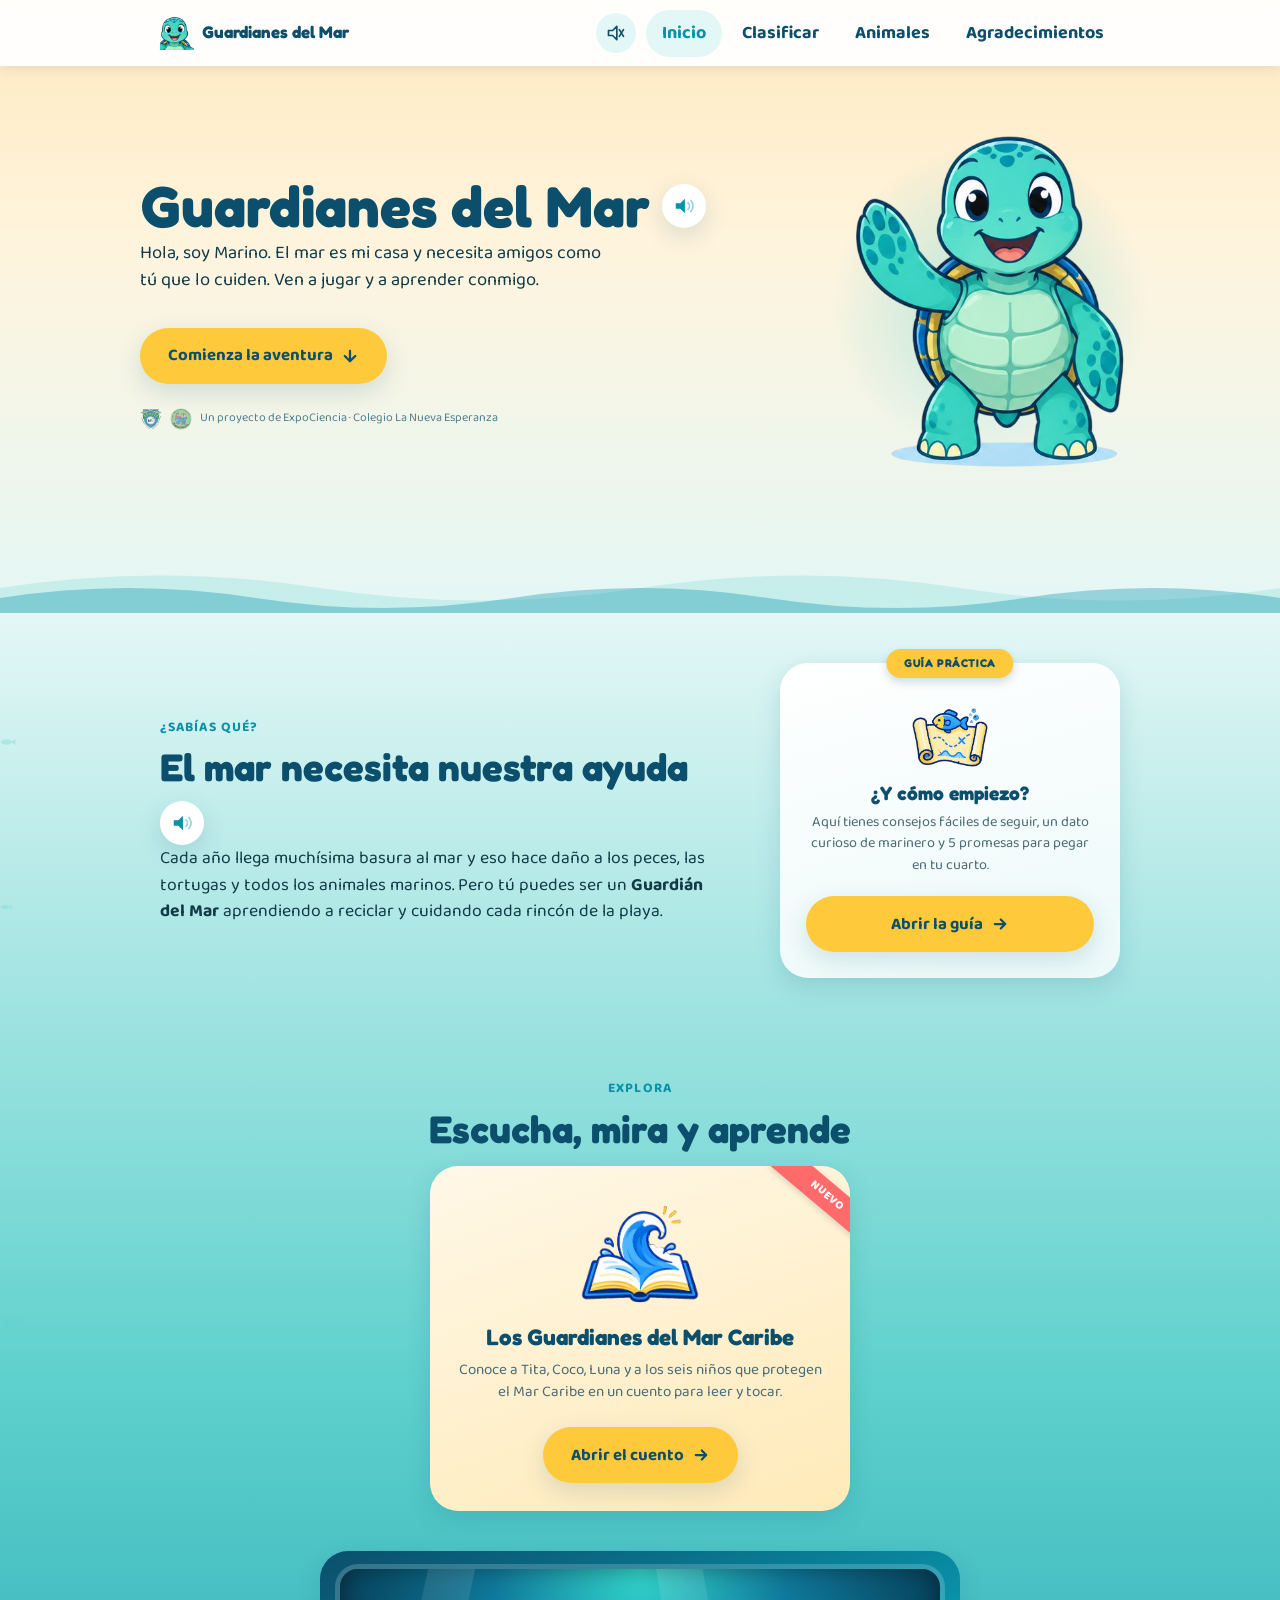
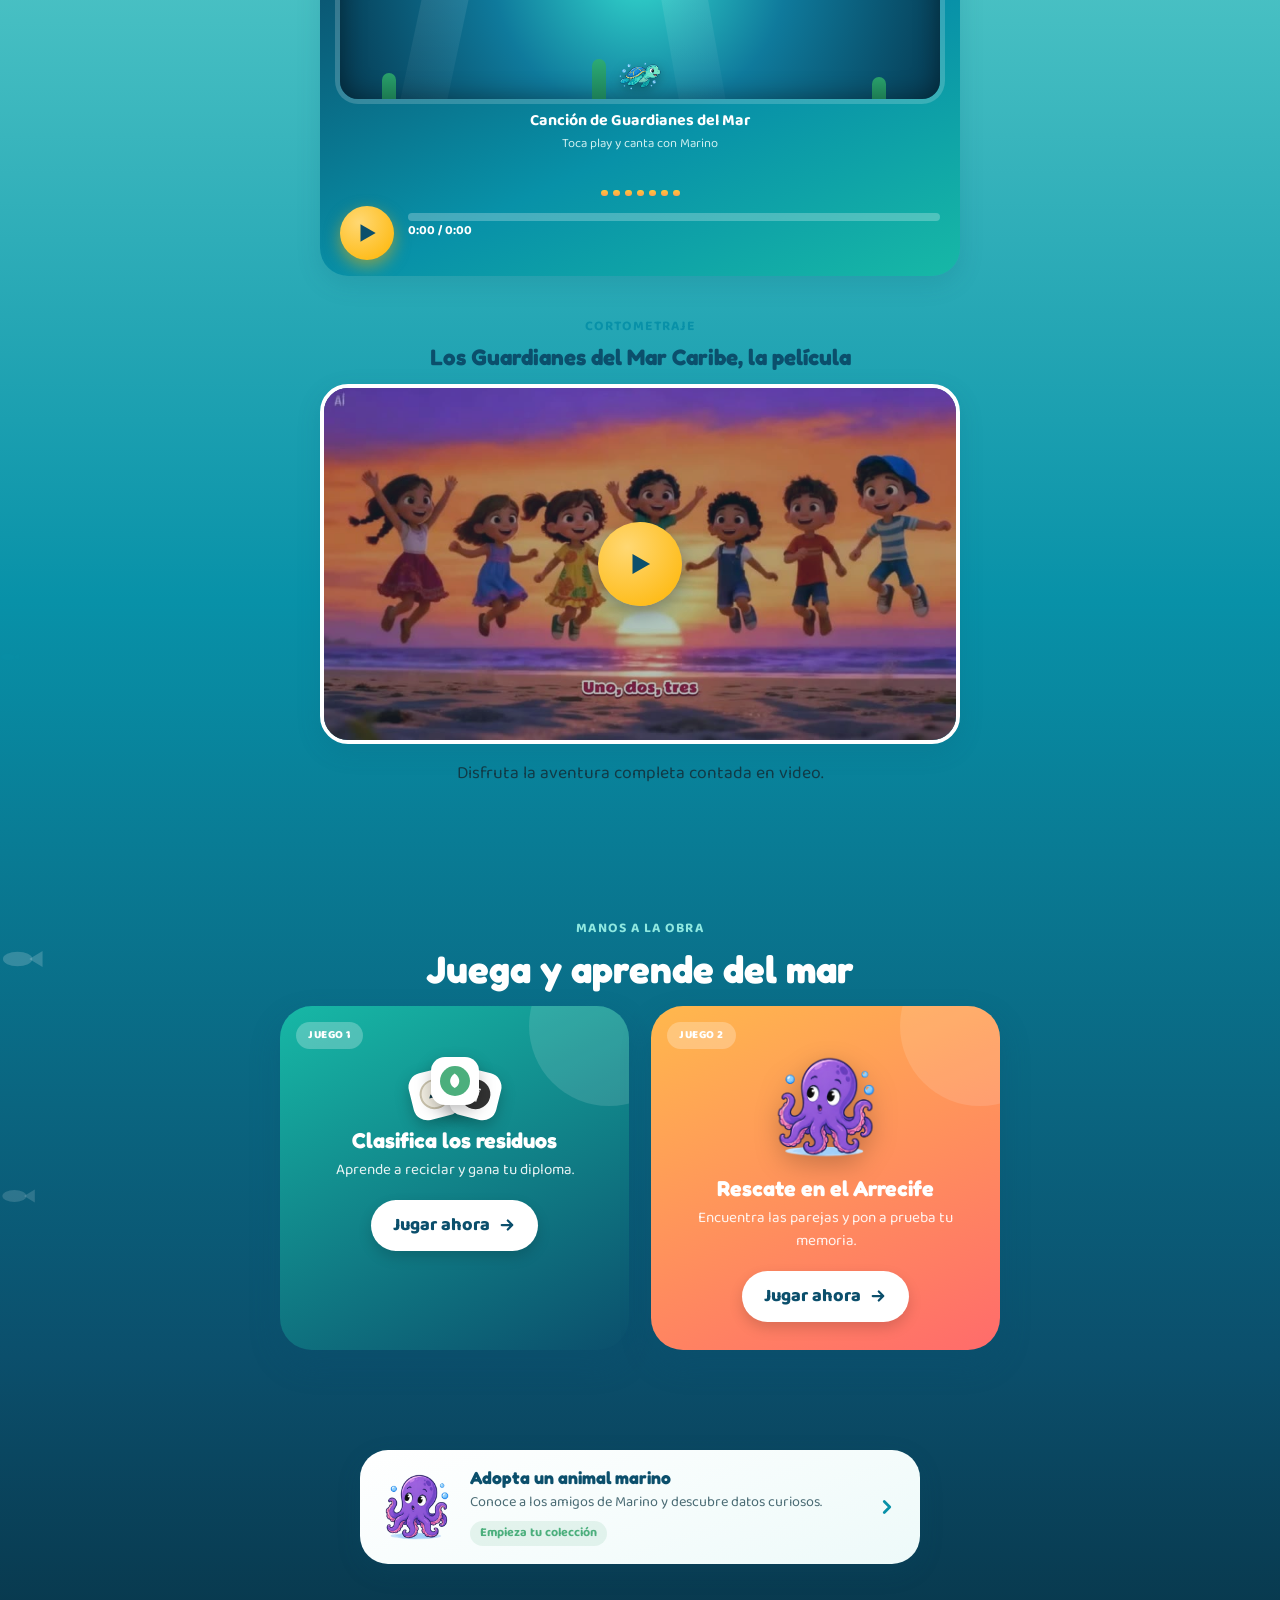
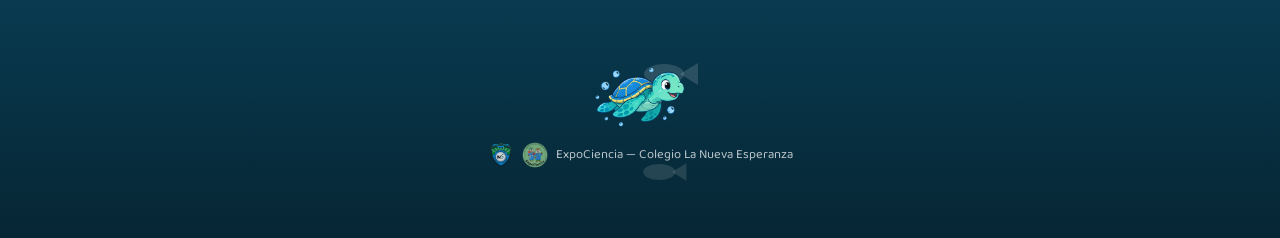
==== commit 940cdc01: "Guardianes final" ====
--- a/index.html
+++ b/index.html
@@ -195,17 +195,17 @@
     </div>
 
     <div class="video-feature">
-      <span class="eyebrow" style="margin-top:40px;">Mira</span>
-      <h3 style="text-align:center;color:var(--ocean-deep);font-size:1.4rem;">Video educativo</h3>
-      <div class="video-marco-nuevo" id="videoMarco" data-video-id="cSQhPy1_XRA">
-        <img class="video-miniatura" src="https://img.youtube.com/vi/cSQhPy1_XRA/hqdefault.jpg" alt="Miniatura del video educativo">
+      <span class="eyebrow" style="margin-top:40px;">Cortometraje</span>
+      <h3 style="text-align:center;color:var(--ocean-deep);font-size:1.4rem;">Los Guardianes del Mar Caribe, la película</h3>
+      <div class="video-marco-nuevo" id="videoMarco" data-video-src="videos/cuento-guardianes-del-mar.mp4">
+        <img class="video-miniatura" src="imagenes/video_cuento_poster.jpg" alt="Los Guardianes del Mar Caribe saltando de alegría en la playa al atardecer">
         <button class="video-overlay-boton" id="videoOverlayBoton" aria-label="Reproducir video">
           <span class="circulo">
             <svg viewBox="0 0 24 24" width="30" height="30" fill="currentColor"><polygon points="6 4 20 12 6 20 6 4"></polygon></svg>
           </span>
         </button>
       </div>
-      <p class="lead" style="margin-top:16px;">Aprende de dónde viene la basura del mar y cómo cada gesto pequeño ayuda a cuidarlo.</p>
+      <p class="lead" style="margin-top:16px;">Disfruta la aventura completa contada en video.</p>
     </div>
 
   </div>
--- a/css/style.css
+++ b/css/style.css
@@ -1029,7 +1029,8 @@
   box-shadow: var(--shadow-soft);
   border: 4px solid white;
 }
-.video-marco-nuevo iframe {
+.video-marco-nuevo iframe,
+.video-marco-nuevo video {
   width: 100%;
   height: 100%;
   border: 0;
@@ -2095,6 +2096,7 @@
 .cuento-libro {
   max-width: 860px;
   margin: 0 auto;
+  scroll-margin-top: var(--nav-height);
 }
 .cuento-escena { display: none; }
 .cuento-escena.activa {
@@ -2145,68 +2147,6 @@
   margin: 0 0 20px;
 }
 
-.cuento-personajes {
-  display: flex;
-  flex-wrap: wrap;
-  align-items: flex-end;
-  justify-content: center;
-  gap: 20px;
-  min-height: 130px;
-  margin-bottom: 8px;
-}
-.cuento-personaje { position: relative; text-align: center; }
-.cuento-personaje img {
-  width: 84px;
-  display: block;
-  margin: 0 auto;
-  filter: drop-shadow(0 6px 10px rgba(11, 79, 108, 0.18));
-}
-.cuento-personaje-nombre {
-  display: block;
-  font-size: 0.72rem;
-  font-weight: 700;
-  color: var(--ocean-deep);
-  margin-top: 4px;
-}
-
-.burbuja-dialogo {
-  position: relative;
-  display: inline-block;
-  background: white;
-  color: var(--ink);
-  font-size: 0.8rem;
-  font-weight: 600;
-  padding: 8px 12px;
-  border-radius: 14px;
-  box-shadow: var(--shadow-soft);
-  margin-bottom: 10px;
-  max-width: 150px;
-}
-.burbuja-dialogo::after {
-  content: '';
-  position: absolute;
-  left: 50%;
-  bottom: -7px;
-  transform: translateX(-50%);
-  border-width: 8px 7px 0;
-  border-style: solid;
-  border-color: white transparent transparent;
-}
-
-.icono-criatura {
-  width: 52px;
-  height: 52px;
-  border-radius: 50%;
-  display: flex;
-  align-items: center;
-  justify-content: center;
-  color: white;
-  margin: 0 auto;
-  box-shadow: var(--shadow-soft);
-  flex-shrink: 0;
-}
-.icono-criatura svg { width: 26px; height: 26px; }
-
 .cuento-narrador {
   max-width: 600px;
   margin: 0 auto;
@@ -2216,87 +2156,86 @@
   color: var(--ink);
 }
 
-/* ---- Escena 2: basura interactiva ---- */
-.cuento-basura-fila {
-  display: flex;
-  justify-content: center;
-  gap: 18px;
-  margin: 6px 0 18px;
-  flex-wrap: wrap;
-}
-.cuento-basura {
-  border: none;
-  background: white;
-  border-radius: 16px;
-  padding: 12px 10px 10px;
-  width: 92px;
-  box-shadow: var(--shadow-soft);
+/* ---- Páginas del librito (escenas 1-6) ---- */
+.pagina-libro {
+  padding-bottom: 48px;
+}
+.pagina-ilustracion-marco {
+  background: linear-gradient(155deg, var(--ocean-deep), var(--ocean));
+  border-radius: 30px;
+  padding: 10px;
+  margin: 0 0 18px;
+  box-shadow: 0 8px 18px rgba(11, 79, 108, 0.3);
+}
+.pagina-ilustracion {
+  width: 100%;
+  border-radius: 22px;
+  display: block;
+  box-shadow:
+    inset 0 10px 22px rgba(0, 0, 0, 0.55),
+    inset 0 -4px 10px rgba(255, 255, 255, 0.12),
+    inset 0 0 0 2px rgba(0, 0, 0, 0.2);
+}
+.pagina-libro::after {
+  content: '';
+  position: absolute;
+  left: 0;
+  right: 0;
+  bottom: 0;
+  height: 24px;
+  background-image: url("data:image/svg+xml,%3Csvg xmlns='http://www.w3.org/2000/svg' viewBox='0 0 200 24' preserveAspectRatio='none'%3E%3Cpath d='M0,12 Q25,0 50,12 T100,12 T150,12 T200,12 L200,24 L0,24 Z' fill='%235FD1CD' fill-opacity='0.4'/%3E%3C/svg%3E");
+  background-repeat: repeat-x;
+  background-size: 200px 24px;
+  pointer-events: none;
+}
+
+.pagina-texto {
+  max-width: 620px;
+  margin: 18px auto 0;
+  text-align: left;
+  font-size: 1.05rem;
+  line-height: 1.75;
+  color: var(--ink);
+}
+.pagina-texto::first-letter {
+  font-family: var(--font-heading);
+  font-size: 2.7em;
+  font-weight: 700;
+  color: var(--ocean);
+  float: left;
+  line-height: 0.82;
+  padding: 4px 10px 0 2px;
+}
+
+/* ---- Escena 3: mensajes de los seis Guardianes (estilo chat) ---- */
+.chat-guardianes {
   display: flex;
   flex-direction: column;
-  align-items: center;
-  gap: 6px;
-  transition: transform 0.15s ease;
-}
-.cuento-basura:active { transform: scale(0.94); }
-.cuento-basura img { width: 36px; height: 36px; object-fit: contain; }
-.cuento-basura .icono-criatura { width: 36px; height: 36px; }
-.cuento-basura .icono-criatura svg { width: 18px; height: 18px; }
-.cuento-basura .etiqueta { font-size: 0.72rem; font-weight: 700; color: var(--ocean-deep); }
-.cuento-basura-info {
-  display: none;
-  max-width: 540px;
-  margin: 0 auto 12px;
-  background: white;
-  border-radius: var(--radius-md);
-  padding: 14px 18px;
-  text-align: center;
-  font-size: 0.9rem;
-  color: #4a6b74;
-  border-left: 5px solid var(--coral);
-  box-shadow: var(--shadow-soft);
-}
-.cuento-basura-info.activa { display: block; animation: cuento-aparecer 0.3s ease; }
-
-/* ---- Escena 3: los seis Guardianes ---- */
-.guardianes-mini-grid {
-  display: grid;
-  grid-template-columns: repeat(3, 1fr);
-  gap: 12px;
+  gap: 10px;
   max-width: 480px;
-  margin: 0 auto 4px;
-}
-@media (min-width: 600px) {
-  .guardianes-mini-grid { grid-template-columns: repeat(6, 1fr); }
-}
-.guardian-mini {
-  border: none;
-  background: white;
-  border-radius: 16px;
-  padding: 12px 6px;
-  box-shadow: var(--shadow-soft);
-  text-align: center;
-  display: flex;
-  flex-direction: column;
-  align-items: center;
-  gap: 6px;
-}
-.guardian-mini .equipo-avatar { width: 44px; height: 44px; font-size: 1.05rem; margin: 0; }
-.guardian-mini .nombre { font-size: 0.7rem; font-weight: 700; color: var(--ocean-deep); }
-.guardian-mini-frase {
-  display: none;
-  max-width: 540px;
-  margin: 16px auto 0;
-  background: white;
-  border-radius: var(--radius-md);
-  padding: 14px 18px;
-  text-align: center;
-  font-size: 0.92rem;
-  color: var(--ink);
-  font-weight: 600;
-  border-left: 5px solid var(--ocean);
-  box-shadow: var(--shadow-soft);
-}
-.guardian-mini-frase.activa { display: block; animation: cuento-aparecer 0.3s ease; }
+  margin: 0 auto;
+}
+.chat-mensaje {
+  display: flex;
+  align-items: flex-start;
+  gap: 8px;
+}
+.chat-avatar {
+  width: 34px;
+  height: 34px;
+  font-size: 0.85rem;
+  margin: 0;
+  flex-shrink: 0;
+}
+.chat-burbuja {
+  background: white;
+  border-radius: 14px;
+  border-top-left-radius: 4px;
+  padding: 6px 12px;
+  box-shadow: var(--shadow-soft);
+}
+.chat-nombre { display: block; font-size: 0.76rem; font-weight: 700; color: var(--ocean-deep); margin-top: 4px; }
+.chat-burbuja p { margin: 0 0 5px; font-size: 0.85rem; color: var(--ink); line-height: 1.35; }
 
 /* ---- Escena 4: enlace hacia la guía ---- */
 .cuento-enlace-guia {
@@ -2313,30 +2252,6 @@
   font-size: 0.86rem;
 }
 
-/* ---- Escena 5: el río (antes / después) ---- */
-.rio-escenario {
-  position: relative;
-  height: 120px;
-  max-width: 480px;
-  margin: 0 auto 16px;
-  border-radius: var(--radius-md);
-  overflow: hidden;
-}
-.rio-capa {
-  position: absolute;
-  inset: 0;
-  display: flex;
-  align-items: center;
-  justify-content: center;
-  transition: opacity 0.8s ease;
-}
-.rio-capa img { width: 60px; }
-.rio-capa-sucio { background: linear-gradient(160deg, #c9d18a, #8a9c5c); }
-.rio-capa-limpio { background: linear-gradient(160deg, var(--ocean-light), var(--ocean)); opacity: 0; }
-.rio-escenario.limpio .rio-capa-sucio { opacity: 0; }
-.rio-escenario.limpio .rio-capa-limpio { opacity: 1; }
-.rio-toggle-btn { display: flex; margin: 0 auto; }
-
 /* ---- Paginador del cuento ---- */
 .cuento-pager {
   display: flex;
